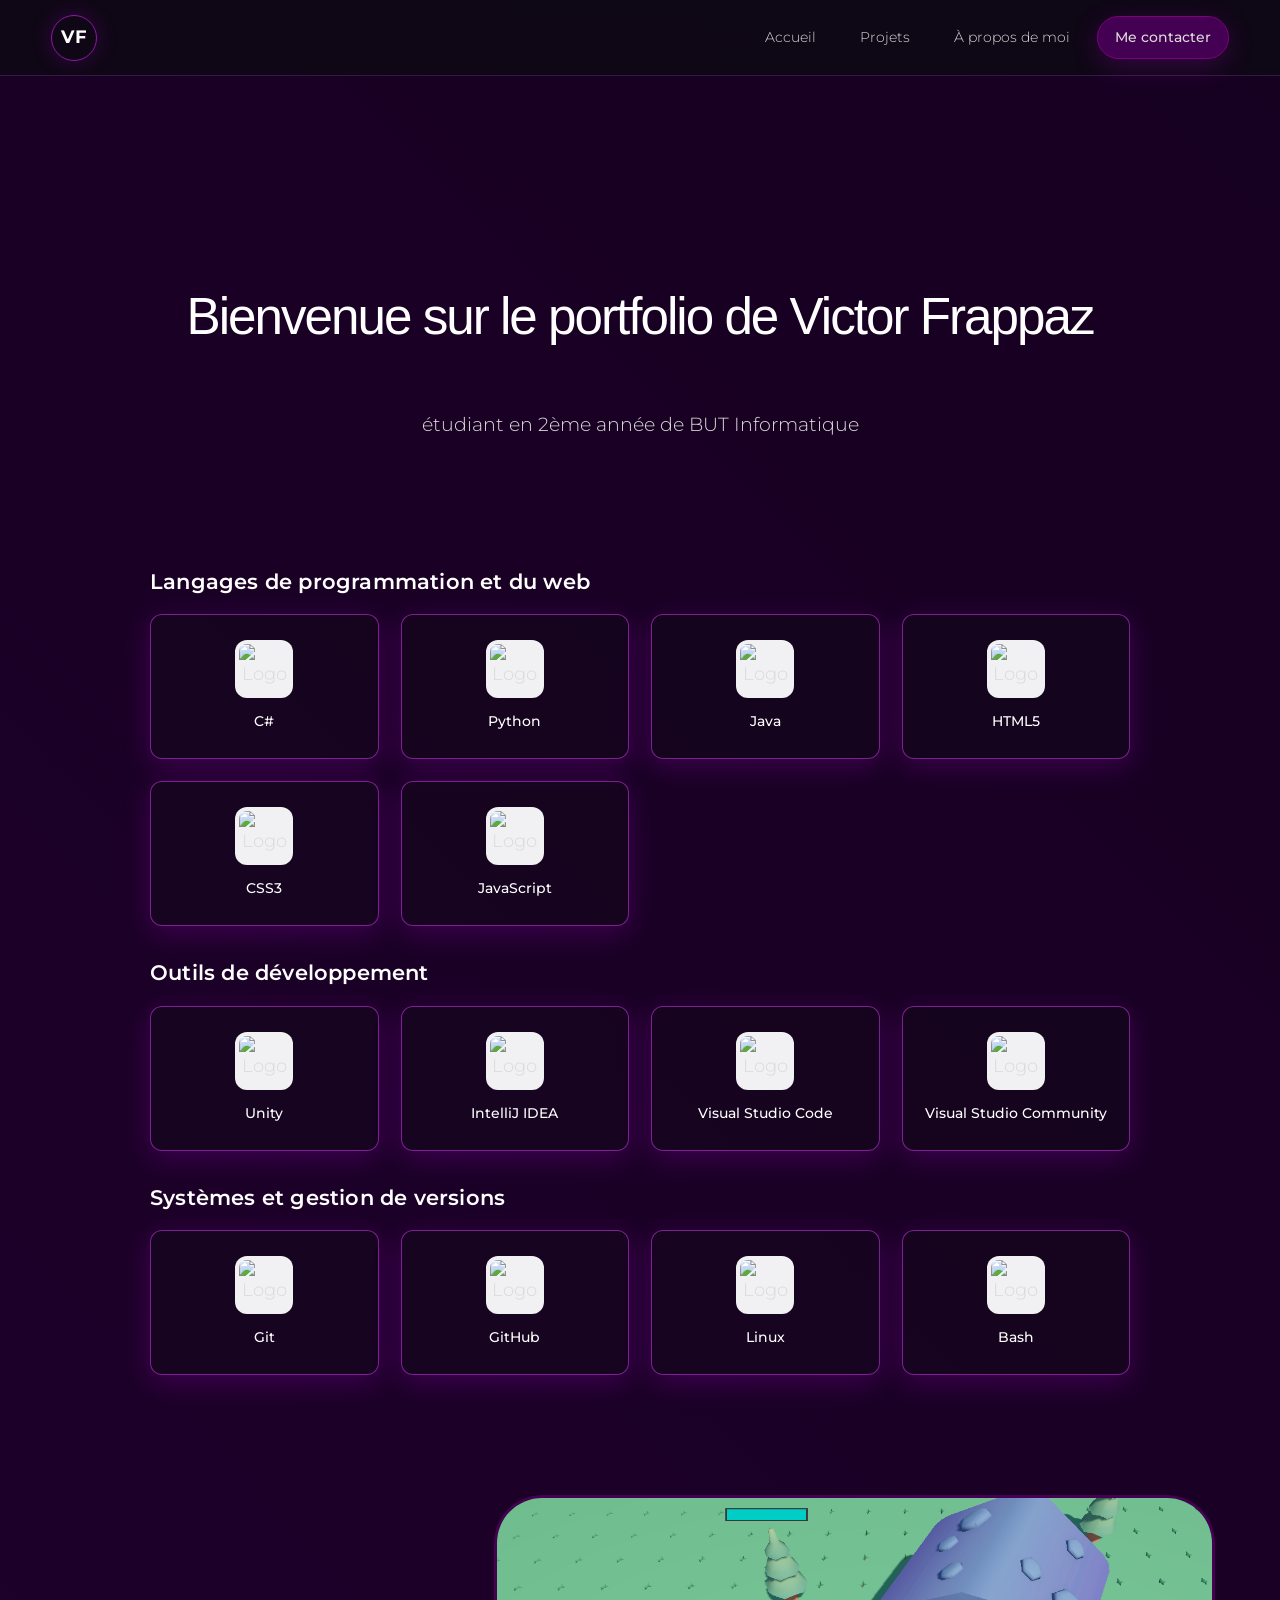
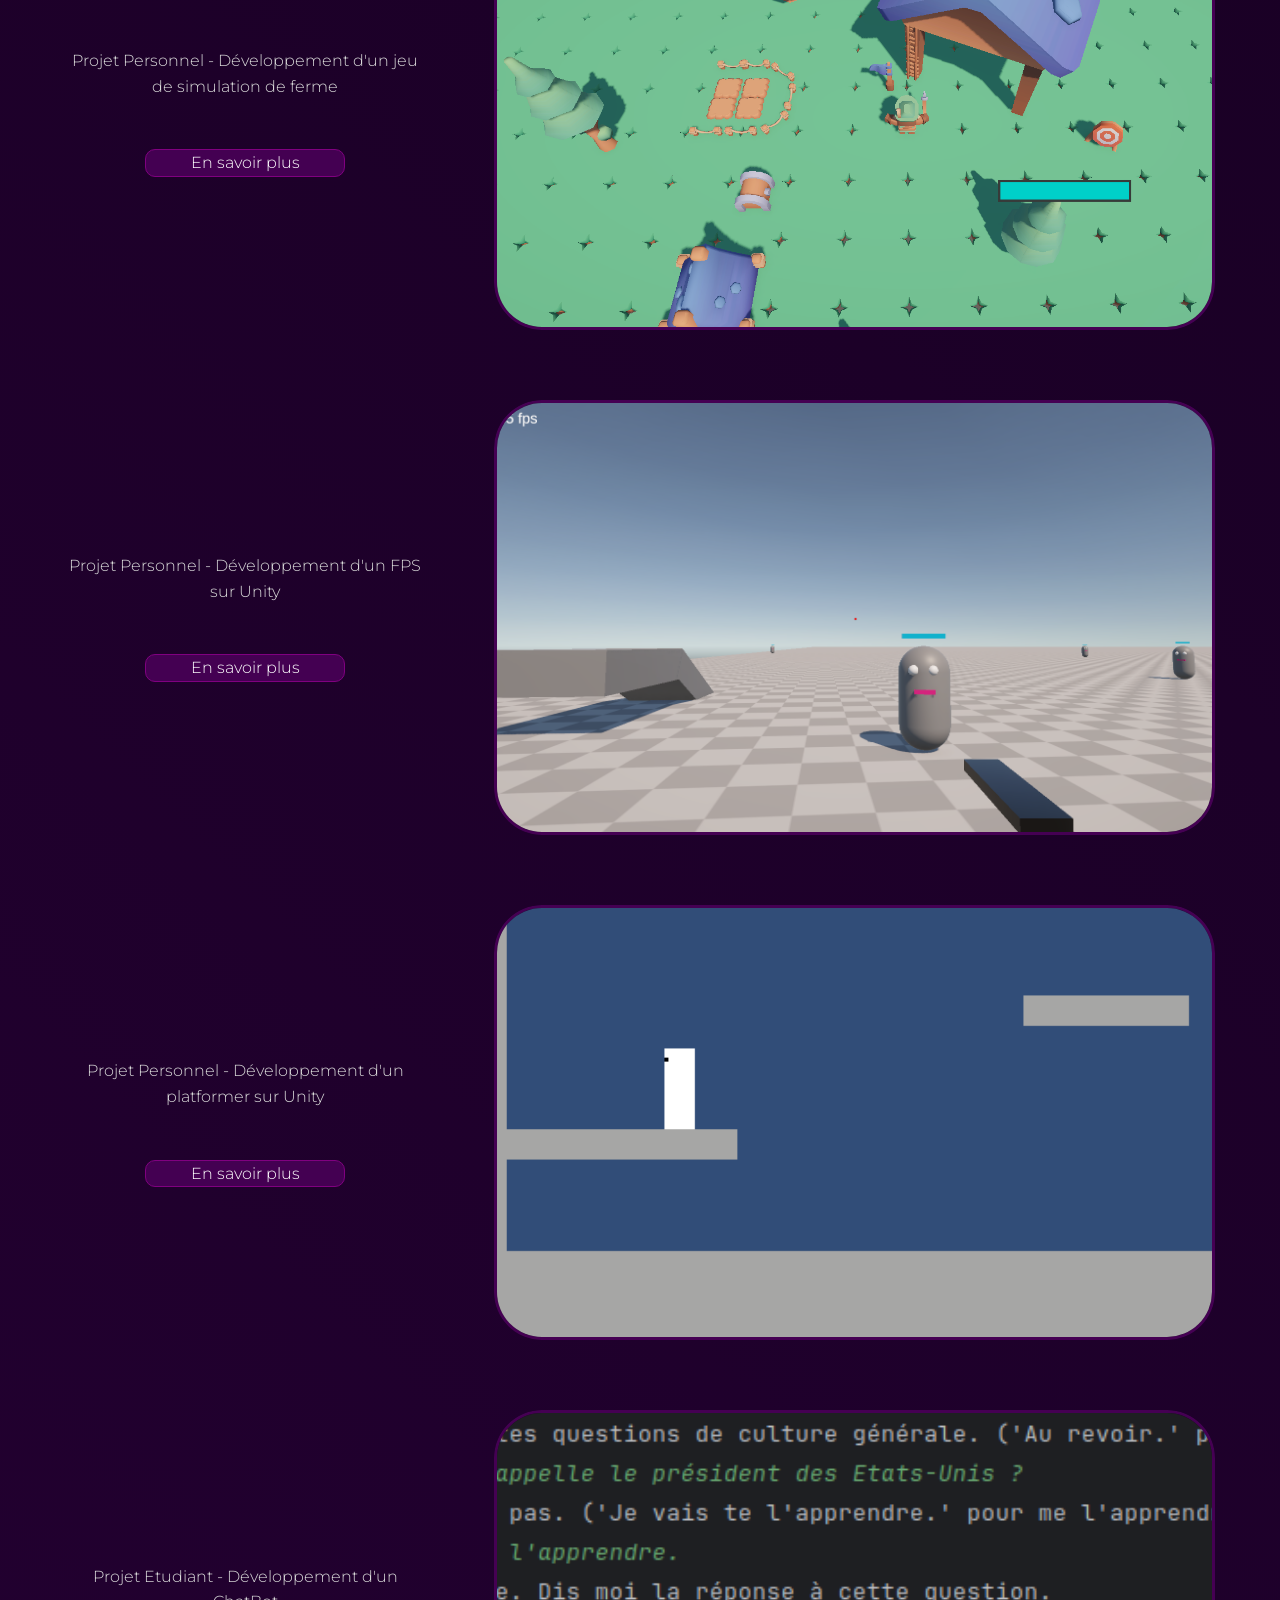
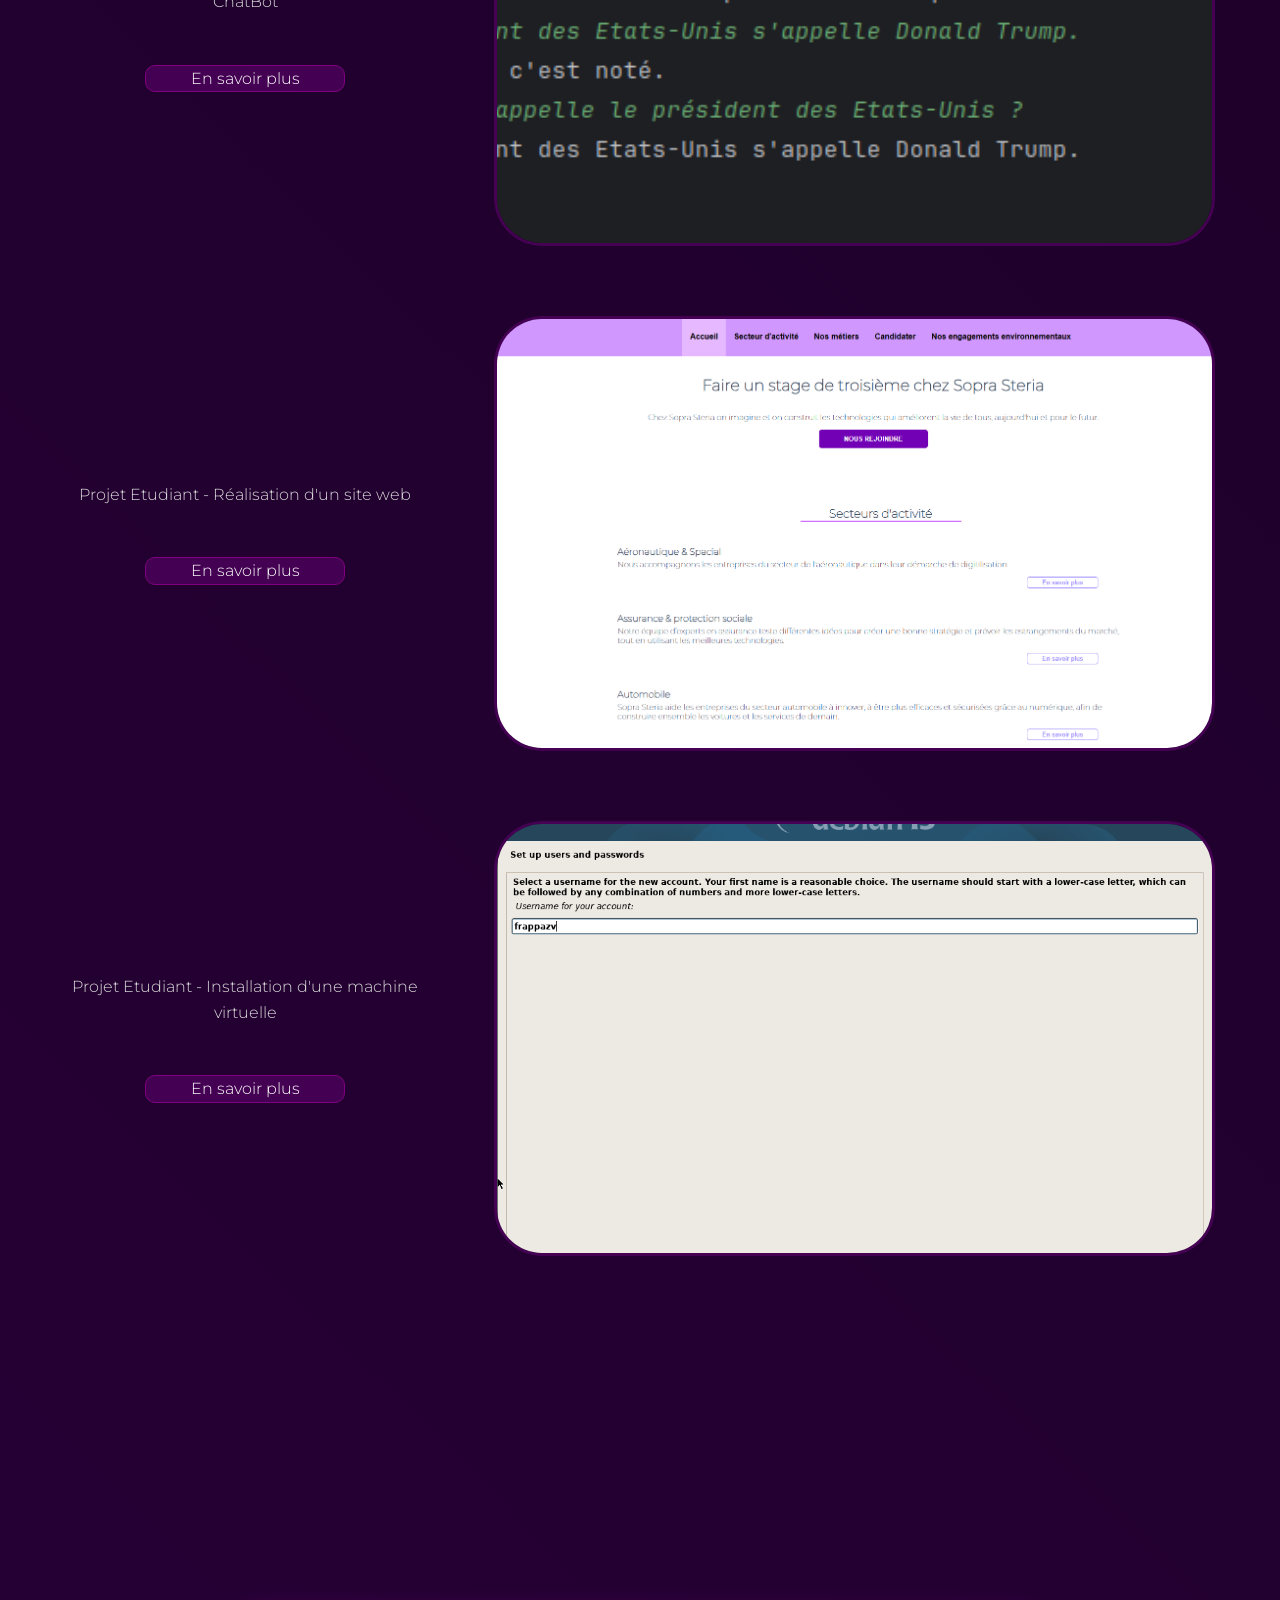
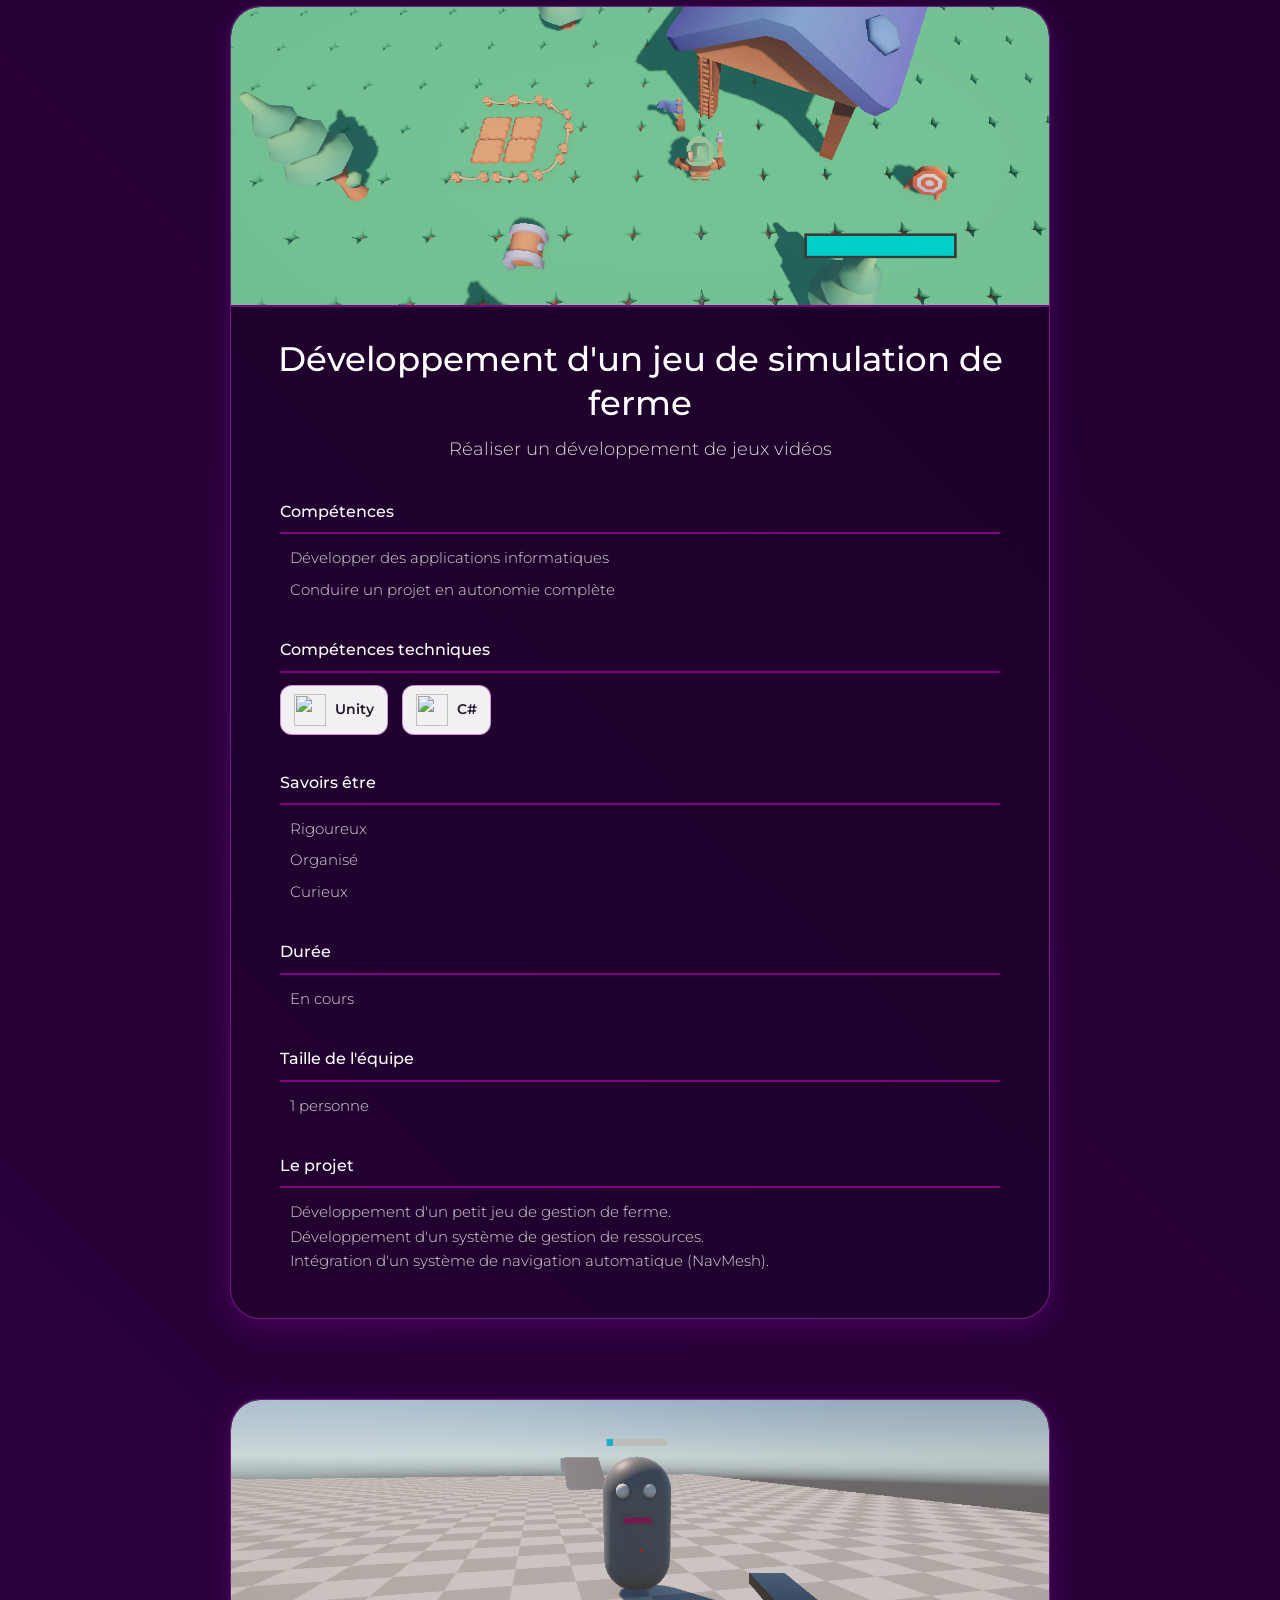
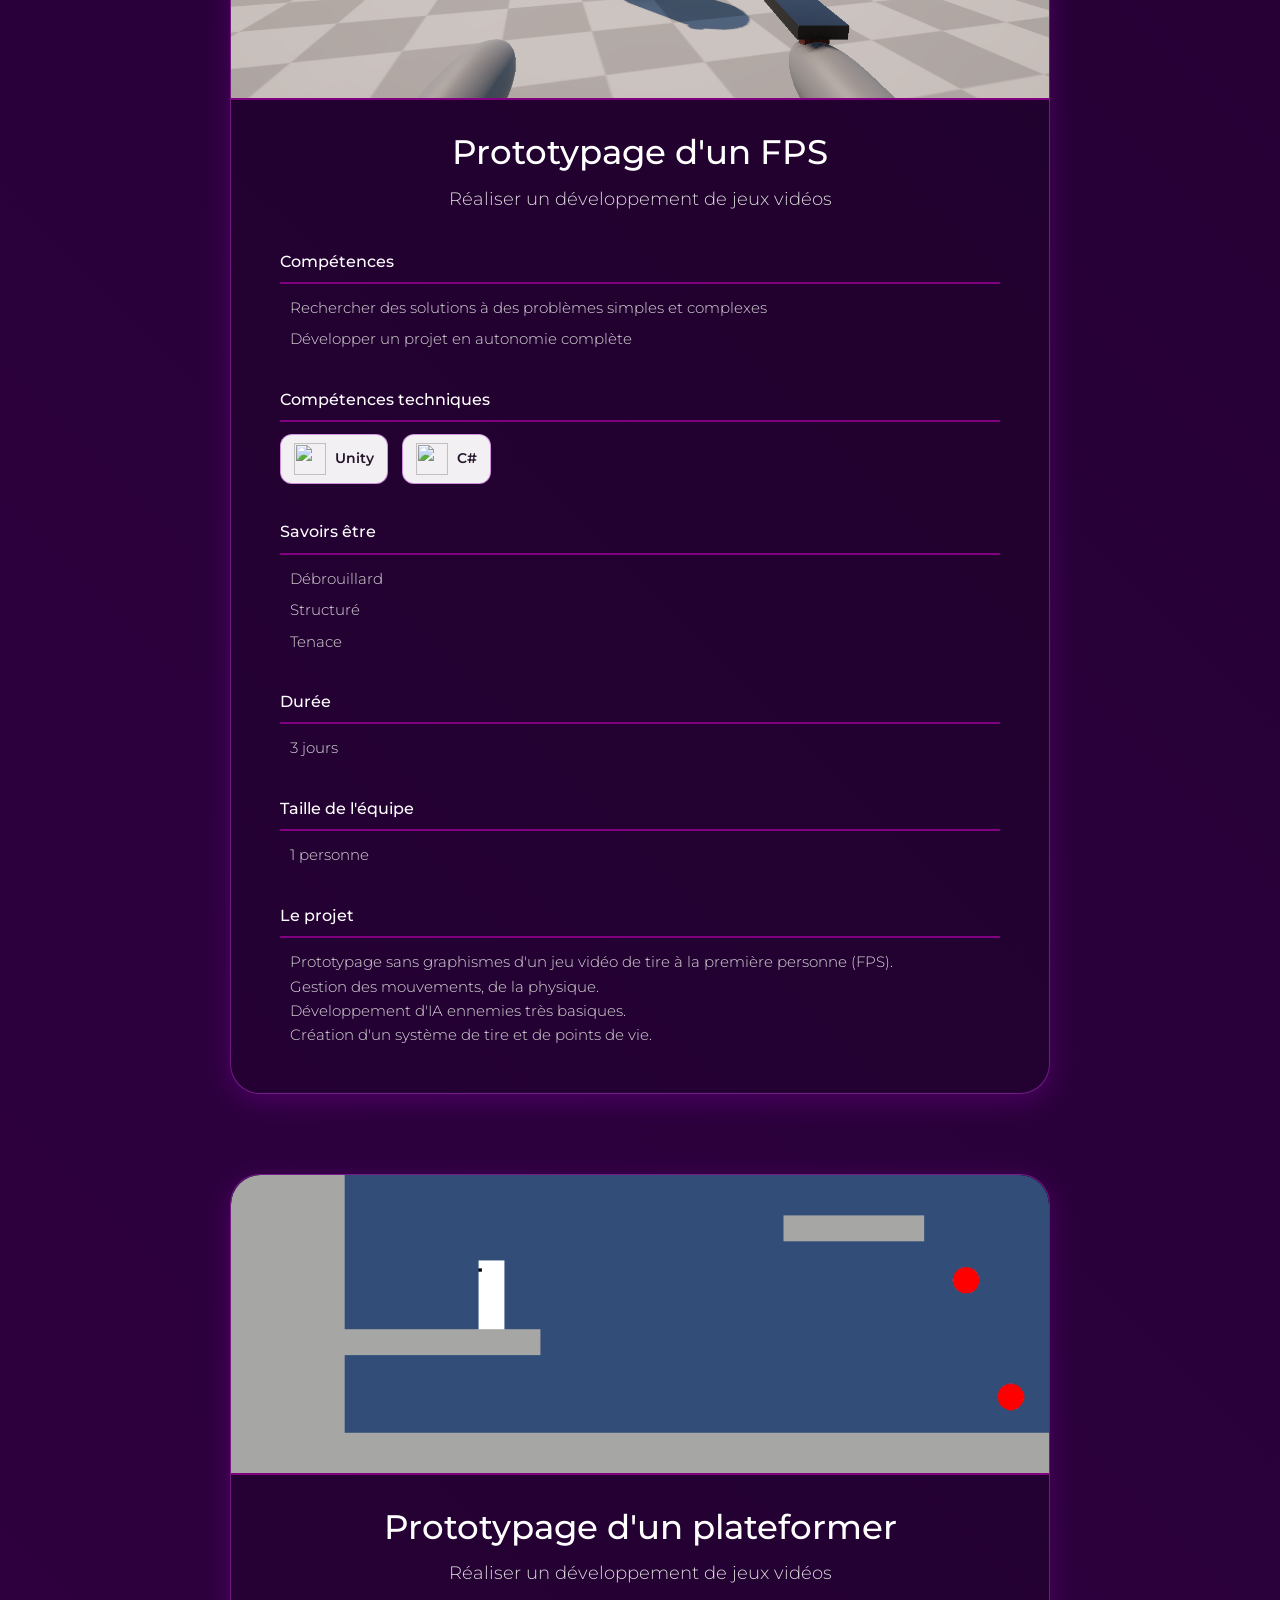
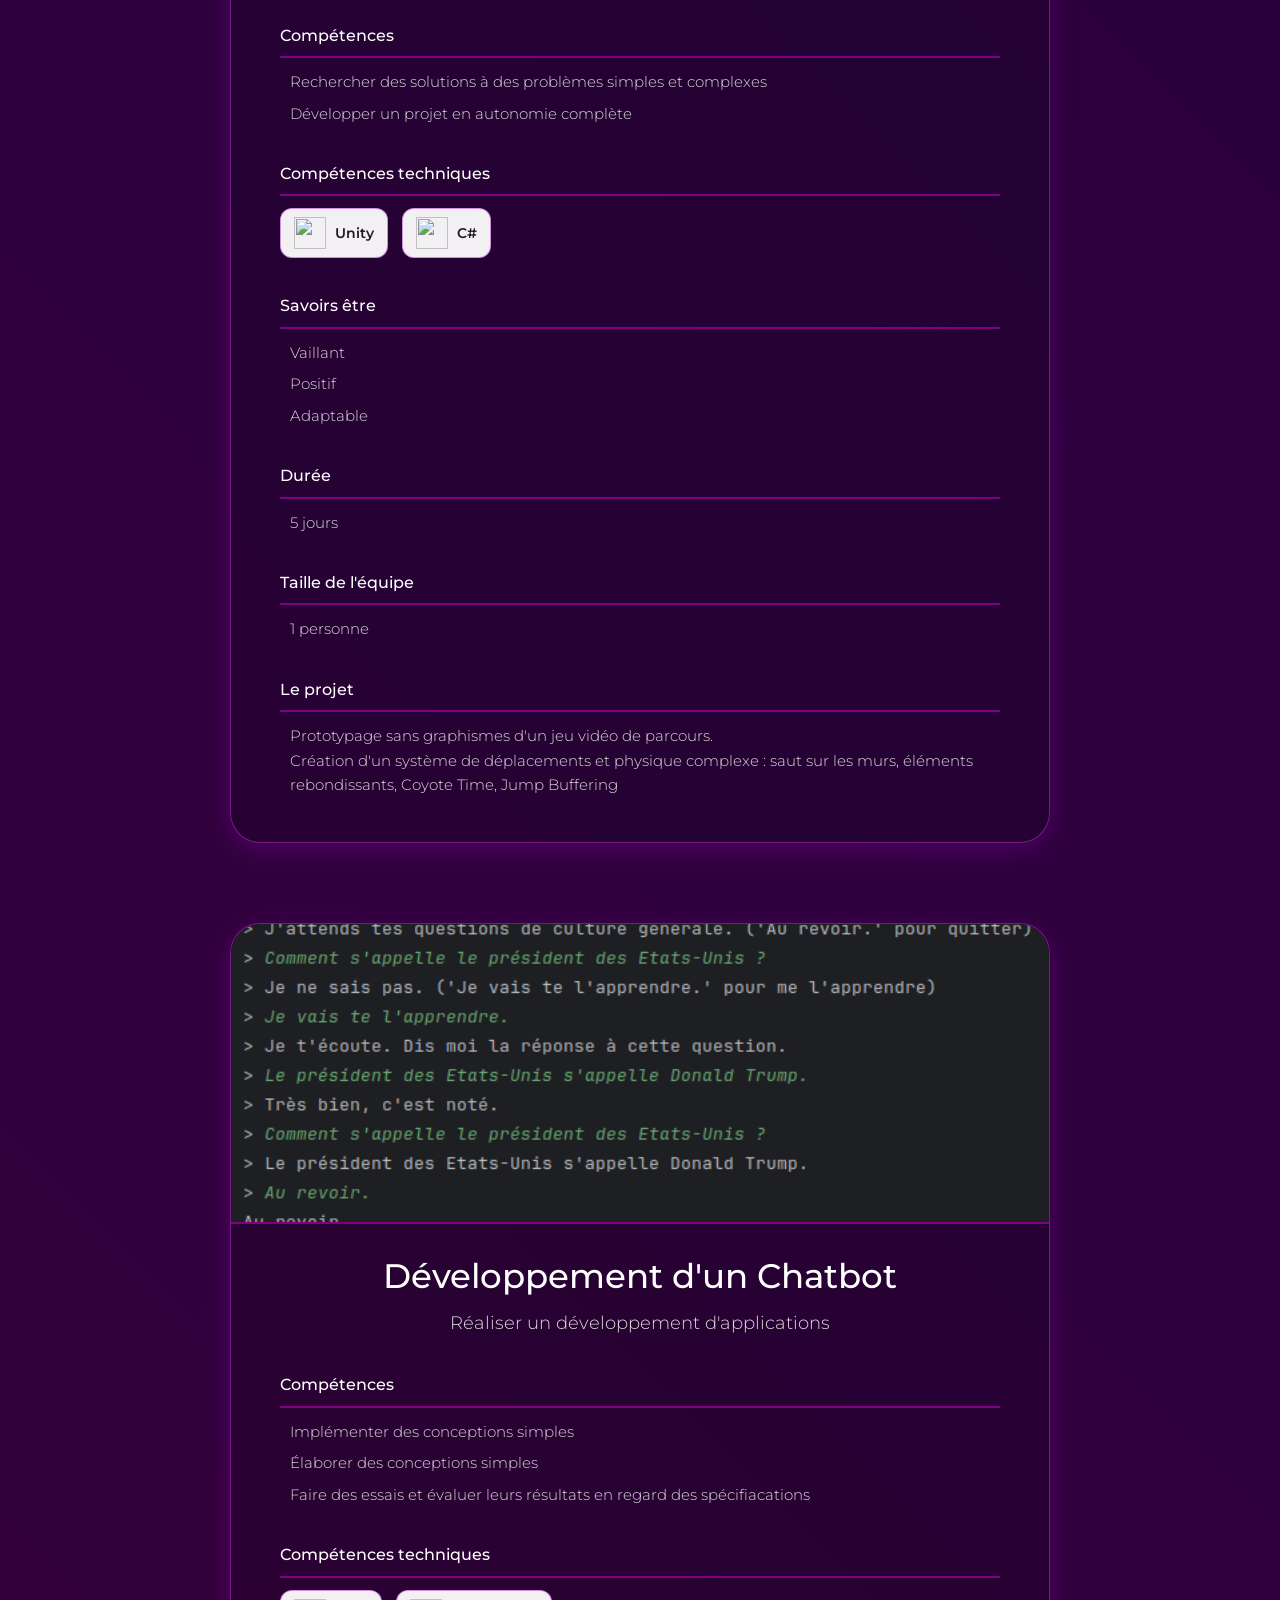
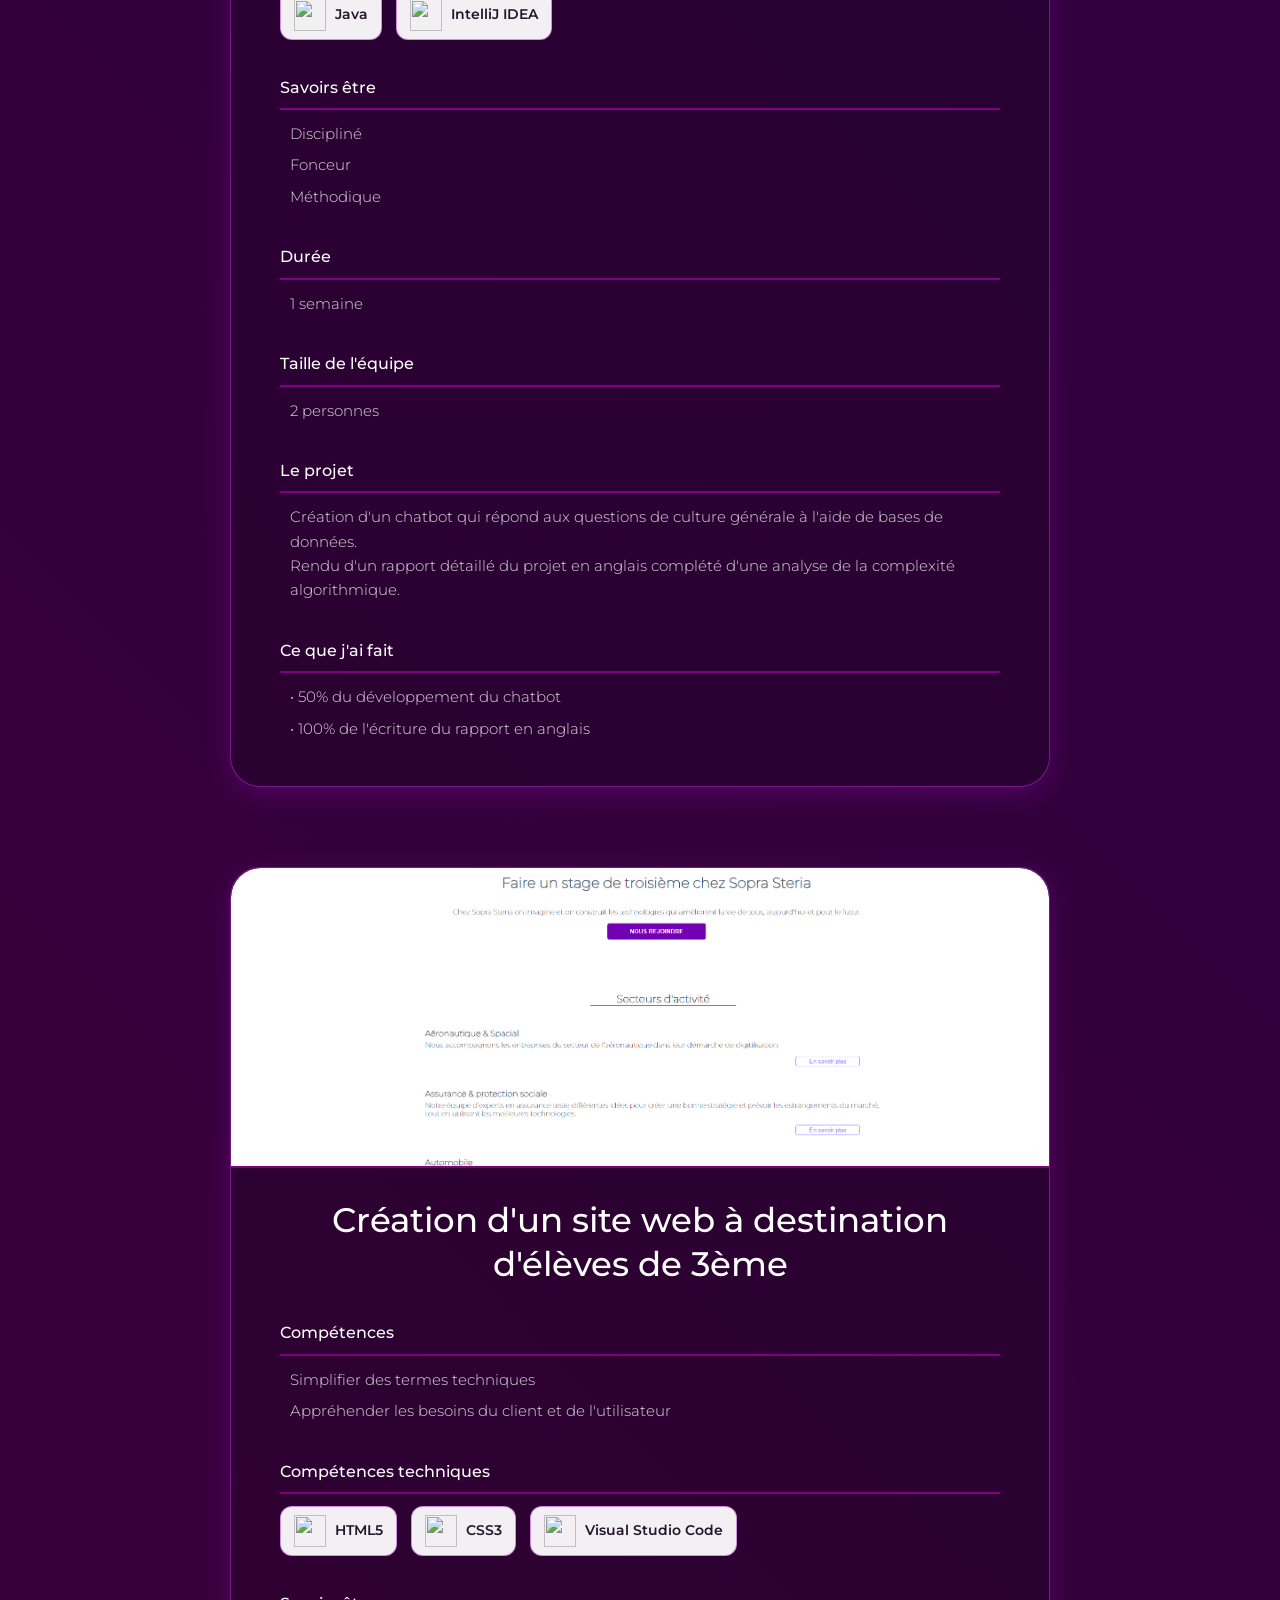
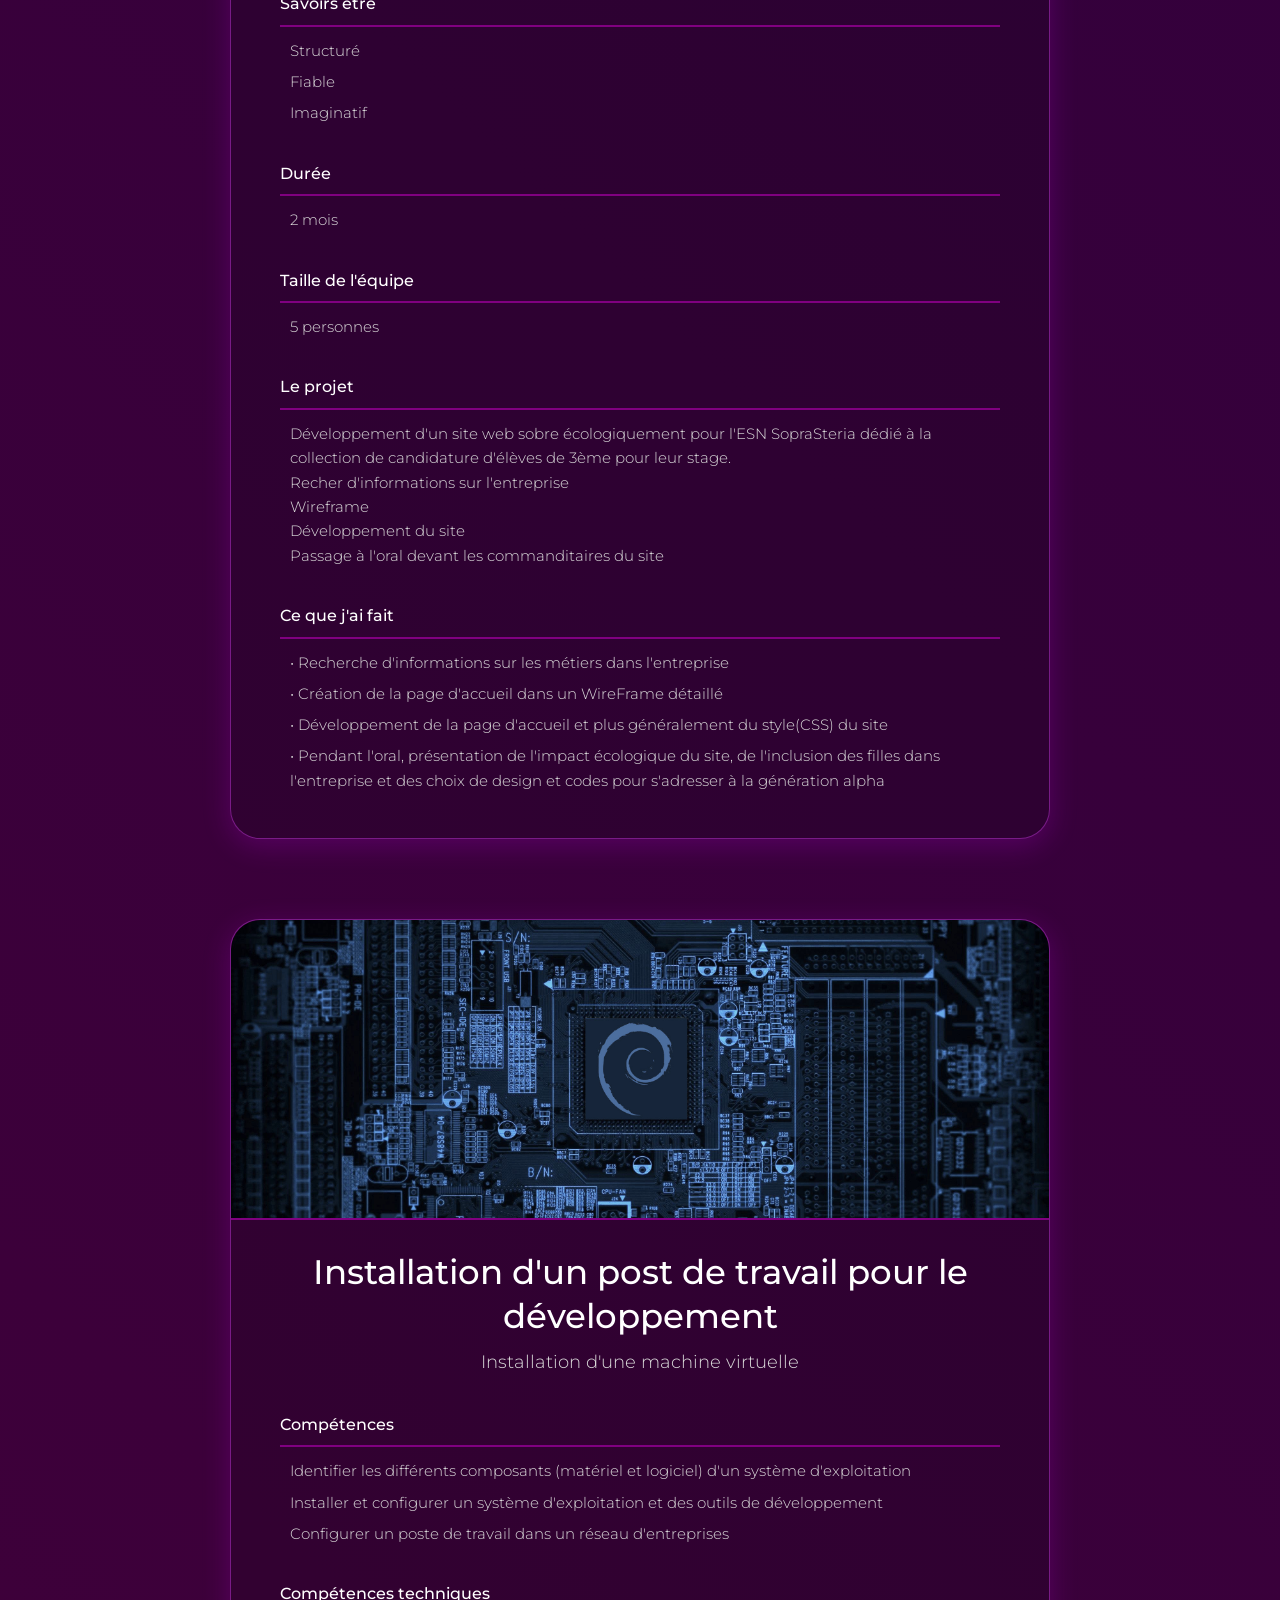
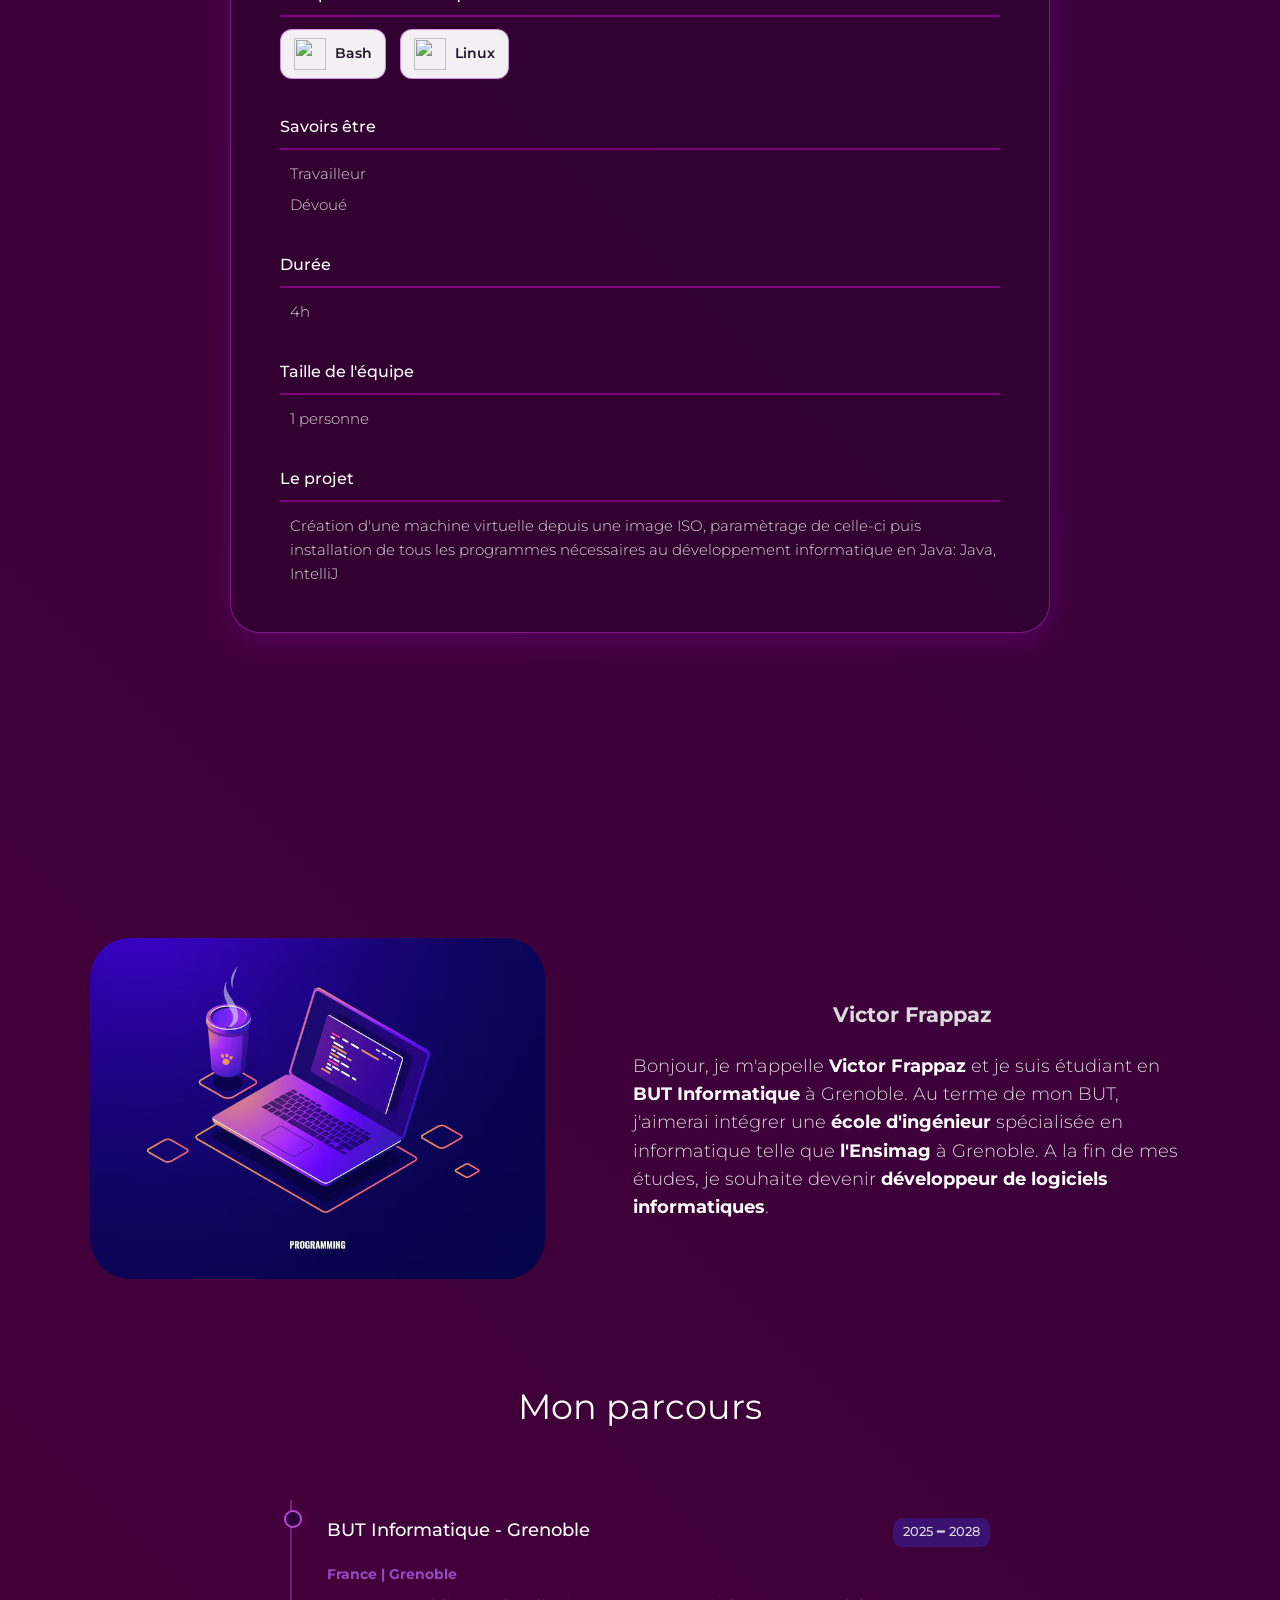
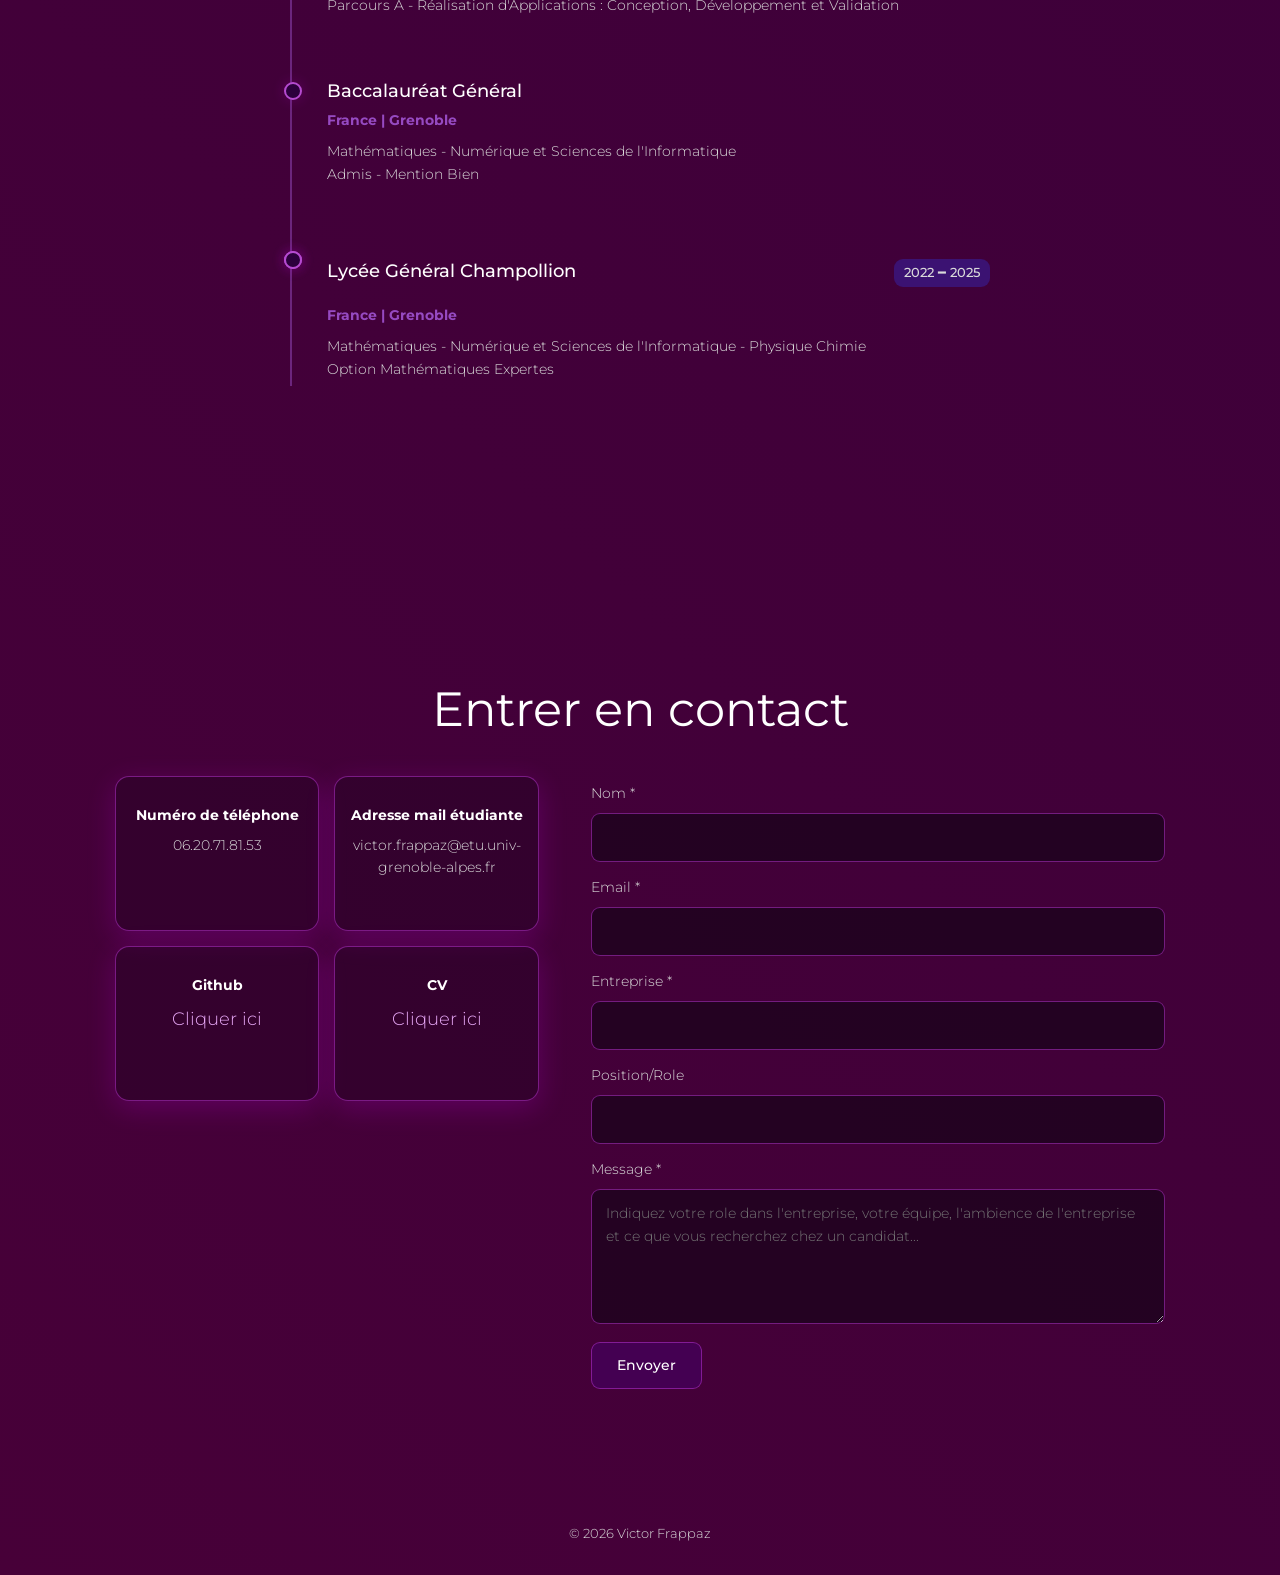
==== index.html @ 60299104 "Add files via upload" ====
<!doctype html>
<html lang="fr">

<head>
    <meta charset="utf-8">
    <meta name="viewport" content="width=device-width, initial-scale=1">
    <meta name="description" content="Portfolio de Victor Frappaz, étudiant en 2ème année de BUT Informatique.">
    <title>Portfolio — Victor Frappaz</title>
    <link rel="preconnect" href="https://fonts.googleapis.com">
    <link rel="preconnect" href="https://fonts.gstatic.com" crossorigin>
    <link href="https://fonts.googleapis.com/css2?family=Montserrat:ital,wght@0,100..900;1,100..900&display=swap"
        rel="stylesheet">
    <link rel="stylesheet"
        href="https://cdnjs.cloudflare.com/ajax/libs/simple-line-icons/2.5.5/css/simple-line-icons.min.css">
    <script src="https://cdn.jsdelivr.net/npm/gsap@3.14.1/dist/gsap.min.js" defer></script>
    <script src="https://cdn.jsdelivr.net/npm/gsap@3.14.1/dist/ScrollTrigger.min.js" defer></script>
    <link rel="stylesheet" href="portfolio.css">
    <script src="portfolio.js" defer></script>
</head>

<body>
    <nav class="site-nav" aria-label="Navigation principale"><a class="nav-brand" href="#accueil"
            aria-label="Retour à l'accueil">VF</a>
        <ul>
            <li><a href="#accueil">Accueil</a></li>
            <li><a href="#projets">Projets</a></li>
            <li><a href="#apropos">À propos de moi</a></li>
            <li><a href="#contact">Me contacter</a></li>
        </ul>
    </nav>
    <main>
        <section class="page-section home-section" id="accueil">
            <section>
                <h1>Bienvenue sur le portfolio de Victor Frappaz</h1>
                <h2></h2>
                <p>étudiant en 2ème année de BUT Informatique</p>
            </section>

            <section aria-label="Compétences techniques" class="skills">
                
                <div class="skill-category">
                    <h3 class="skill-category__title">Langages de programmation et du web</h3>
                    <div class="skill-list">
                        <article class="skill"><img alt="Logo C#" loading="lazy"
                                src="https://cdn.jsdelivr.net/gh/devicons/devicon@latest/icons/csharp/csharp-original.svg" /><span>C#</span>
                        </article>
                        <article class="skill"><img alt="Logo Python" loading="lazy"
                                src="https://cdn.jsdelivr.net/gh/devicons/devicon@latest/icons/python/python-original.svg" /><span>Python</span>
                        </article>
                        <article class="skill"><img alt="Logo Java" loading="lazy"
                                src="https://cdn.jsdelivr.net/gh/devicons/devicon@latest/icons/java/java-original.svg" /><span>Java</span>
                        </article>
                        <article class="skill"><img alt="Logo HTML5" loading="lazy"
                                src="https://cdn.jsdelivr.net/gh/devicons/devicon@latest/icons/html5/html5-original.svg" /><span>HTML5</span>
                        </article>
                        <article class="skill"><img alt="Logo CSS3" loading="lazy"
                                src="https://cdn.jsdelivr.net/gh/devicons/devicon@latest/icons/css3/css3-original.svg" /><span>CSS3</span>
                        </article>
                        <article class="skill"><img alt="Logo JS" loading="lazy"
                                src="https://cdn.jsdelivr.net/gh/devicons/devicon@latest/icons/javascript/javascript-original.svg" /><span>JavaScript</span>
                        </article>
                    </div>
                </div>
                <div class="skill-category">
                    <h3 class="skill-category__title">Outils de développement</h3>
                    <div class="skill-list">
                        <article class="skill"><img alt="Logo Unity" loading="lazy"
                                src="https://cdn.jsdelivr.net/gh/devicons/devicon@latest/icons/unity/unity-original.svg" /><span>Unity</span>
                        </article>
                        <article class="skill"><img alt="Logo IntelliJ IDEA" loading="lazy"
                                src="https://cdn.jsdelivr.net/gh/devicons/devicon@latest/icons/intellij/intellij-original.svg" /><span>IntelliJ
                                IDEA</span></article>
                        <article class="skill"><img alt="Logo Visual Studio Code" loading="lazy"
                                src="https://cdn.jsdelivr.net/gh/devicons/devicon@latest/icons/vscode/vscode-original.svg" /><span>Visual
                                Studio Code</span></article>
                        <article class="skill"><img alt="Logo Visual Studio Code" loading="lazy"
                                src="https://cdn.jsdelivr.net/gh/devicons/devicon@latest/icons/visualstudio/visualstudio-original.svg" /><span>Visual
                                Studio Community</span></article>
                    </div>
                </div>
                <div class="skill-category">
                    <h3 class="skill-category__title">Systèmes et gestion de versions</h3>
                    <div class="skill-list">
                        <article class="skill"><img alt="Logo Git" loading="lazy"
                                src="https://cdn.jsdelivr.net/gh/devicons/devicon@latest/icons/git/git-original.svg" /><span>Git</span>
                        </article>
                        <article class="skill"><img alt="Logo GitHub" loading="lazy"
                                src="https://cdn.jsdelivr.net/gh/devicons/devicon@latest/icons/github/github-original.svg" /><span>GitHub</span>
                        </article>
                        <article class="skill"><img alt="Logo Linux" loading="lazy"
                                src="https://cdn.jsdelivr.net/gh/devicons/devicon@latest/icons/linux/linux-original.svg" /><span>Linux</span>
                        </article>
                        <article class="skill"><img alt="Logo Bash" loading="lazy"
                                src="https://cdn.jsdelivr.net/gh/devicons/devicon@latest/icons/bash/bash-original.svg" /><span>Bash</span>
                        </article>
                    </div>
                </div>
            </section>
            <section class="projects">
                <article class="entry">
                    <p class="entry__meta">
                        Projet Personnel - Développement d'un jeu de simulation de ferme
                        <a href="portfolio.html#farmGame">En savoir plus</a>
                    </p>

                    <a href="portfolio.html#farmGame">
                        <div class="entry__media">
                            <img alt="" src="img/Farm-Game.png" />
                        </div>
                    </a>
                </article>
                <article class="entry">
                    <p class="entry__meta">
                        Projet Personnel - Développement d'un FPS sur Unity
                        <a href="portfolio.html#FPS">En savoir plus</a>
                    </p>

                    <a href="portfolio.html#FPS">
                        <div class="entry__media">
                            <img alt="" src="img/FPS.png" />
                        </div>
                    </a>
                </article>
                <article class="entry">
                    <p class="entry__meta">Projet Personnel - Développement d'un platformer sur Unity
                        <a href="portfolio.html#platformer">En savoir plus</a>
                    </p>
                    <a href="portfolio.html#platformer">
                        <div class="entry__media">
                            <img alt="" src="img/platformer.png" />
                        </div>
                    </a>
                </article>
                <article class="entry">
                    <p class="entry__meta">Projet Etudiant - Développement d'un ChatBot
                        <a href="portfolio.html#chatbot">En savoir plus</a>
                    </p>
                    <a href="portfolio.html#chatbot">
                        <div class="entry__media">
                            <img alt="" src="img/ChatBot.png" />
                        </div>
                    </a>
                </article>
                <article class="entry">
                    <p class="entry__meta">Projet Etudiant - Réalisation d'un site web
                        <a href="portfolio.html#soprasteria">En savoir plus</a>
                    </p>
                    <a href="portfolio.html#soprasteria">
                        <div class="entry__media">
                            <img alt="" src="img/soprasteria.png" />
                        </div>
                    </a>
                </article>
                <article class="entry">
                    <p class="entry__meta">Projet Etudiant - Installation d'une machine virtuelle
                        <a href="portfolio.html#mv">En savoir plus</a>
                    </p>
                    <a href="portfolio.html#mv">
                        <div class="entry__media">
                            <img alt="" src="img/MV.png" />
                        </div>
                    </a>
                </article>
            </section>
            <section>
            </section>
        </section>
        <section class="page-section projects-section" id="projets">
            <article id="farmGame">
                <div class="ImageBox">
                    <img alt="" src="img/Farm-Game.png" />
                </div>
                <h1>Développement d'un jeu de simulation de ferme</h1>
                <h2>Réaliser un développement de jeux vidéos</h2>
                <div class="competences">
                    <h3>Compétences</h3>
                    <span>Développer des applications informatiques</span>
                    <span>Conduire un projet en autonomie complète</span>
                    <h3>Compétences techniques</h3>
                    <div aria-label="Technologies utilisées" class="tech-logos"><span class="tech-logo"><img alt=""
                                loading="lazy"
                                src="https://cdn.jsdelivr.net/gh/devicons/devicon@latest/icons/unity/unity-original.svg" /><span>Unity</span></span><span
                            class="tech-logo"><img alt="" loading="lazy"
                                src="https://cdn.jsdelivr.net/gh/devicons/devicon@latest/icons/csharp/csharp-original.svg" /><span>C#</span></span>
                    </div>


                    <h3>Savoirs être</h3>
                    <span>Rigoureux</span>
                    <span>Organisé</span>
                    <span>Curieux</span>
                    <h3>Durée</h3>
                    <span>En cours</span>
                    <h3>Taille de l'équipe</h3>
                    <span>1 personne</span>
                    <h3>Le projet</h3>
                    <span>
                        <p>Développement d'un petit jeu de gestion de ferme. 
                            <br> Développement d'un système de gestion de ressources. 
                            <br> Intégration d'un système de navigation automatique (NavMesh).
                            <br> 
                        </p>
                    </span>
                </div>
            </article>
            <article id="FPS">
                <div class="ImageBox">
                    <img alt="" src="img/FPS2.png" />
                </div>
                <h1>Prototypage d'un FPS</h1>
                <h2>Réaliser un développement de jeux vidéos</h2>
                <div class="competences">
                    <h3>Compétences</h3>
                    <span>Rechercher des solutions à des problèmes simples et complexes</span>
                    <span>Développer un projet en autonomie complète</span>
                    <h3>Compétences techniques</h3>
                    <div aria-label="Technologies utilisées" class="tech-logos"><span class="tech-logo"><img alt=""
                                loading="lazy"
                                src="https://cdn.jsdelivr.net/gh/devicons/devicon@latest/icons/unity/unity-original.svg" /><span>Unity</span></span><span
                            class="tech-logo"><img alt="" loading="lazy"
                                src="https://cdn.jsdelivr.net/gh/devicons/devicon@latest/icons/csharp/csharp-original.svg" /><span>C#</span></span>
                    </div>


                    <h3>Savoirs être</h3>
                    <span>Débrouillard</span>
                    <span>Structuré</span>
                    <span>Tenace</span>
                    <h3>Durée</h3>
                    <span>3 jours</span>
                    <h3>Taille de l'équipe</h3>
                    <span>1 personne</span>
                    <h3>Le projet</h3>
                    <span>
                        <p>Prototypage sans graphismes d'un jeu vidéo de tire à la première personne (FPS).
                            <br /> Gestion des mouvements, de la physique. <br /> Développement d'IA ennemies très
                            basiques.
                            <br /> Création d'un système de tire et de points de vie.
                        </p>
                    </span>
                </div>
            </article>
            <article id="platformer">
                <div class="ImageBox">
                    <img alt="" src="img/platformer.png" />
                </div>
                <h1>Prototypage d'un plateformer</h1>
                <h2>Réaliser un développement de jeux vidéos</h2>
                <div class="competences">
                    <h3>Compétences</h3>
                    <span>Rechercher des solutions à des problèmes simples et complexes</span>
                    <span>Développer un projet en autonomie complète</span>
                    <h3>Compétences techniques</h3>
                    <div aria-label="Technologies utilisées" class="tech-logos"><span class="tech-logo"><img alt=""
                                loading="lazy"
                                src="https://cdn.jsdelivr.net/gh/devicons/devicon@latest/icons/unity/unity-original.svg" /><span>Unity</span></span><span
                            class="tech-logo"><img alt="" loading="lazy"
                                src="https://cdn.jsdelivr.net/gh/devicons/devicon@latest/icons/csharp/csharp-original.svg" /><span>C#</span></span>
                    </div>


                    <h3>Savoirs être</h3>
                    <span>Vaillant</span>
                    <span>Positif</span>
                    <span>Adaptable</span>
                    <h3>Durée</h3>
                    <span>5 jours</span>
                    <h3>Taille de l'équipe</h3>
                    <span>1 personne</span>
                    <h3>Le projet</h3>
                    <span>
                        <p>Prototypage sans graphismes d'un jeu vidéo de parcours.
                            <br /> Création d'un système de déplacements et physique complexe : saut sur les murs,
                            éléments rebondissants, Coyote Time, Jump Buffering
                        </p>
                    </span>
                </div>
            </article>
            <article id="chatbot">
                <div class="ImageBox">
                    <img alt="" src="img/ChatBot.png" />
                </div>
                <h1>Développement d'un Chatbot</h1>
                <h2>Réaliser un développement d'applications</h2>
                <div class="competences">
                    <h3>Compétences</h3>
                    <span>Implémenter des conceptions simples</span>
                    <span>Élaborer des conceptions simples</span>
                    <span>Faire des essais et évaluer leurs résultats en regard des spécifiacations</span>
                    <h3>Compétences techniques</h3>
                    <div aria-label="Technologies utilisées" class="tech-logos"><span class="tech-logo"><img alt=""
                                loading="lazy"
                                src="https://cdn.jsdelivr.net/gh/devicons/devicon@latest/icons/java/java-original.svg" /><span>Java</span></span><span
                            class="tech-logo"><img alt="" loading="lazy"
                                src="https://cdn.jsdelivr.net/gh/devicons/devicon@latest/icons/intellij/intellij-original.svg" /><span>IntelliJ
                                IDEA</span></span></div>


                    <h3>Savoirs être</h3>
                    <span>Discipliné</span>
                    <span>Fonceur</span>
                    <span>Méthodique</span>
                    <h3>Durée</h3>
                    <span>1 semaine</span>
                    <h3>Taille de l'équipe</h3>
                    <span>2 personnes</span>
                    <h3>Le projet</h3>
                    <span>
                        <p>Création d'un chatbot qui répond aux questions de culture générale à l'aide de bases de
                            données.
                            <br />Rendu d'un rapport détaillé du projet en anglais complété d'une analyse de la
                            complexité algorithmique.
                        </p>
                    </span>
                    <h3>Ce que j'ai fait</h3>
                    <span>
                        • 50% du développement du chatbot
                    </span>
                    <span>
                        • 100% de l'écriture du rapport en anglais
                    </span>
                </div>
            </article>
            <article id="soprasteria">
                <div class="ImageBox">
                    <img alt="" src="img/soprasteria.png" />
                </div>
                <h1>Création d'un site web à destination d'élèves de 3ème</h1>
                <h2></h2>
                <div class="competences">
                    <h3>Compétences</h3>
                    <span>Simplifier des termes techniques</span>
                    <span>Appréhender les besoins du client et de l'utilisateur</span>
                    <h3>Compétences techniques</h3>
                    <div aria-label="Technologies utilisées" class="tech-logos"><span class="tech-logo"><img alt=""
                                loading="lazy"
                                src="https://cdn.jsdelivr.net/gh/devicons/devicon@latest/icons/html5/html5-original.svg" /><span>HTML5</span></span><span
                            class="tech-logo"><img alt="" loading="lazy"
                                src="https://cdn.jsdelivr.net/gh/devicons/devicon@latest/icons/css3/css3-original.svg" /><span>CSS3</span></span><span
                            class="tech-logo"><img alt="" loading="lazy"
                                src="https://cdn.jsdelivr.net/gh/devicons/devicon@latest/icons/vscode/vscode-original.svg" /><span>Visual
                                Studio Code</span></span></div>



                    <h3>Savoirs être</h3>
                    <span>Structuré</span>
                    <span>Fiable</span>
                    <span>Imaginatif</span>
                    <h3>Durée</h3>
                    <span>2 mois</span>
                    <h3>Taille de l'équipe</h3>
                    <span>5 personnes</span>
                    <h3>Le projet</h3>
                    <span>
                        <p>Développement d'un site web sobre écologiquement pour l'ESN SopraSteria
                            dédié à la collection de candidature d'élèves de 3ème pour leur stage.
                            <br /> Recher d'informations sur l'entreprise <br /> Wireframe <br />Développement du site
                            <br /> Passage à l'oral devant les commanditaires du site
                        </p>
                    </span>
                    <h3>Ce que j'ai fait</h3>
                    <span>
                        • Recherche d'informations sur les métiers dans l'entreprise
                    </span>
                    <span>
                        • Création de la page d'accueil dans un WireFrame détaillé
                    </span>
                    <span>
                        • Développement de la page d'accueil et plus généralement du style(CSS) du site
                    </span>
                    <span>
                        • Pendant l'oral, présentation de l'impact écologique du site, de l'inclusion
                        des filles dans l'entreprise et des choix de design et codes pour s'adresser à la génération
                        alpha
                    </span>
                </div>
            </article>
            <article id="mv">
                <div class="ImageBox">
                    <img alt="" src="img/VM2.jpg" />
                </div>
                <h1>Installation d'un post de travail pour le développement</h1>
                <h2>Installation d'une machine virtuelle</h2>
                <div class="competences">
                    <h3>Compétences</h3>
                    <span>Identifier les différents composants (matériel et logiciel) d'un système d'exploitation</span>
                    <span>Installer et configurer un système d'exploitation et des outils de développement</span>
                    <span>Configurer un poste de travail dans un réseau d'entreprises</span>
                    <h3>Compétences techniques</h3>
                    <div aria-label="Technologies utilisées" class="tech-logos"><span class="tech-logo"><img alt=""
                                loading="lazy"
                                src="https://cdn.jsdelivr.net/gh/devicons/devicon@latest/icons/bash/bash-original.svg" /><span>Bash</span></span><span
                            class="tech-logo"><img alt="" loading="lazy"
                                src="https://cdn.jsdelivr.net/gh/devicons/devicon@latest/icons/linux/linux-original.svg" /><span>Linux</span></span>
                    </div>


                    <h3>Savoirs être</h3>
                    <span>Travailleur</span>
                    <span>Dévoué</span>
                    <h3>Durée</h3>
                    <span>4h</span>
                    <h3>Taille de l'équipe</h3>
                    <span>1 personne</span>
                    <h3>Le projet</h3>
                    <span>
                        <p>Création d'une machine virtuelle depuis une image ISO, paramètrage de celle-ci puis
                            installation de tous les programmes nécessaires au développement informatique en Java: Java,
                            IntelliJ</p>
                    </span>
                </div>
            </article>
        </section>
        <section class="page-section about-section" id="apropos">
            <section>
                <div>
                    <img alt=""
                        src="img/ordinateur-portable-icone-isometrique-code-programme-developpement-logiciels-applications-programmation-neon-sombre_39422-971.avif" />
                    <div>
                        <h3><strong>Victor Frappaz</strong></h3>
                        <p>
                            Bonjour, je m'appelle <strong>Victor Frappaz</strong> et je suis étudiant
                            en <strong> BUT Informatique</strong> à Grenoble. Au terme de mon BUT, j'aimerai intégrer
                            une
                            <strong>école d'ingénieur</strong>
                            spécialisée en informatique telle que <strong>l'Ensimag</strong> à Grenoble. A la fin de mes
                            études, je souhaite devenir
                            <strong>développeur de logiciels informatiques</strong>.

                        </p>
                    </div>
                </div>
            </section>
            <section>
                <h1>Mon parcours</h1>
                <section>
                    <!--
                <div class="future">
                    <div class="entry">
                        <article class="classes entry__meta">
                            <div>
                                <h2>
                                    École d'ingénieur
                                </h2>
                                <p>2028 ━ 2031</p>
                            </div>
                            
                            <h3>
                                France
                            </h3>
                            <h4>
                                Spécialisation en informatique et développement d'applications complexes
                            </h4>
                        </article>
                    </div>
                    <div class="entry">
                        <article class="degree entry__meta">
                            <h2>
                                Diplôme BUT
                            </h2>
                            <h3>
                                France | Grenoble
                            </h3>
                            <h4>
                                Admission à déterminer
                            </h4>
                        </article>
                    </div>
                </div>
                -->
                    <div class="present">
                        <div class="entry">
                            <article class="classes entry__meta">
                                <div>
                                    <h2>
                                        BUT Informatique - Grenoble
                                    </h2>
                                    <p>2025 ━ 2028
                                    </p>
                                </div>
                                <h3>
                                    France | Grenoble
                                </h3>
                                <h4>
                                    Parcours A - Réalisation d'Applications : Conception, Développement et Validation
                                </h4>
                            </article>
                        </div>
                        <div class="entry">
                            <article class="degree entry__meta">
                                <h2>
                                    Baccalauréat Général
                                </h2>
                                <h3>
                                    France | Grenoble
                                </h3>
                                <h4>
                                    Mathématiques - Numérique et Sciences de l'Informatique
                                    <br />Admis - Mention Bien
                                </h4>
                            </article>
                        </div>
                        <div class="entry">
                            <article class="classes entry__meta entry">
                                <div>
                                    <h2>
                                        Lycée Général Champollion
                                    </h2>
                                    <p>2022 ━ 2025</p>
                                </div>
                                <h3>
                                    France | Grenoble
                                </h3>
                                <h4>
                                    Mathématiques - Numérique et Sciences de l'Informatique - Physique Chimie
                                    <br />Option Mathématiques Expertes
                                </h4>
                            </article>
                        </div>
                    </div>
                </section>
            </section>
        </section>
        <section class="page-section contact-section" id="contact">
            <h1>
                Entrer en contact
            </h1>
            <br>
            <div class="contacter">
                <div class="grille">
                    <div class="moyenContact">
                        <span class="icon-phone"></span>
                        <p><strong>Numéro de téléphone </strong></p>
                        <p>06.20.71.81.53</p>
                    </div>
                    <div class="moyenContact">
                        <span class="icon-envelope"></span>
                        <p><strong>Adresse mail étudiante</strong></p>
                        <p>victor.frappaz@etu.univ-grenoble-alpes.fr</p>
                    </div>
                    <div class="moyenContact">
                        <span class="icon-social-github"></span>
                        <p><strong>Github</strong></p>
                        <a href="https://github.com/victorfrappaz/">Cliquer ici</a>
                    </div>
                    <div class="moyenContact">
                        <span class="icon-speech"></span>
                        <p><strong>CV</strong></p>
                        <a href="https://canva.link/ar3rz9wt1kft4f4">Cliquer ici</a>
                    </div>
                </div>
                <form action="" id="contact-form" novalidate="novalidate">
                    <label for="contact-name">Nom *</label>
                    <input id="contact-name" name="name" required="required" type="text" />
                    <label for="contact-email">Email *</label>
                    <input id="contact-email" name="email" required="required" type="email" />
                    <label for="contact-company">Entreprise *</label>
                    <input id="contact-company" name="company" required="required" type="text" />
                    <label for="contact-role">Position/Role</label>
                    <input id="contact-role" name="role" type="text" />
                    <label for="contact-message">Message *</label>
                    <textarea id="contact-message" name="message"
                        placeholder="Indiquez votre role dans l'entreprise, votre équipe, l'ambience de l'entreprise et ce que vous recherchez chez un candidat..."
                        required="required"></textarea>
                    <input type="submit" value="Envoyer" />
                </form>
            </div>
        </section>
    </main>
    <footer>
        <div><a href="https://www.linkedin.com/in/victor-frappaz-819392413/" aria-label="LinkedIn"><span
                    class="icon-social-linkedin"></span></a><a href="https://github.com/victorfrappaz/"
                aria-label="GitHub"><span class="icon-social-github"></span></a></div>
        <p>© 2026 Victor Frappaz</p>
    </footer>
</body>

</html>
---- portfolio.css ----
:root {
  --text-primary: #fff;
  --text-secondary: #dadada;
  --bg: #0e0e0e;
  --bg-secondary: #1e1f22;
  --bg-tertiary: #131313;
  --bg-4: #3b1272;
  --text-tertiary: rgb(150, 74, 194);
  --purple: #8d19a8;
  --purple-glow: rgba(212, 0, 255, .2);
}


* {
  box-sizing: border-box;
}

html {
  scroll-behavior: smooth;
  scroll-padding-top: 90px;
}

a {
  text-decoration: none;
  color: white;
}


body {
  margin: 0;
  color: var(--text-secondary);
  font-family: "Montserrat", sans-serif;
  font-size: 1.1rem;
  font-weight: 300;
  line-height: 1.6;
  background: linear-gradient(45deg, #470038 0%, #2c003d 50%, #160020 100%);
  overflow-x: hidden;
}

.site-nav {
  position: fixed;
  z-index: 1000;
  top: 0;
  left: 0;
  width: 100%;
  min-height: 76px;
  display: flex;
  align-items: center;
  justify-content: space-between;
  padding: 8px 4%;
  background: rgba(14, 8, 20, .88);
  border-bottom: 1px solid rgba(150, 74, 194, .28);
  backdrop-filter: blur(14px);
  transform: translateY(0);
  transition: transform .32s ease, background .25s ease;
}

.site-nav.nav-hidden {
  transform: translateY(-110%);
}

.nav-brand {
  display: grid;
  place-items: center;
  width: 46px;
  height: 46px;
  border: 1px solid var(--purple);
  border-radius: 50%;
  color: var(--text-primary);
  text-decoration: none;
  font-weight: 700;
  letter-spacing: .06em;
  box-shadow: 0 0 22px var(--purple-glow);
}

.site-nav ul {
  display: flex;
  align-items: center;
  justify-content: flex-end;
  gap: 10px;
  padding: 0;
  margin: 0;
}

.site-nav li {
  list-style: none;
}

.site-nav li a {
  display: inline-block;
  padding: 9px 17px;
  color: var(--text-secondary);
  text-decoration: none;
  border-radius: 30px;
  font-size: .9rem;
  transition: .2s ease;
}

.site-nav li a:hover,
.site-nav li a.active {
  color: white;
  background: rgba(116, 0, 139, .3);
}

.site-nav li:last-child a {
  border: 1px solid purple;
  background: rgb(68, 0, 82);
  box-shadow: 0 7px 29px var(--purple-glow);
  font-weight: 500;
}

.site-nav li:last-child a:hover {
  transform: rotate(-3deg);
  text-shadow: 0 0 10px #ffffff7e;
}

main {
  width: 100%;
  text-align: center;
}

.page-section {
  position: relative;
  width: 100%;
  padding: 100px 5% 90px;
  scroll-margin-top: 65px;
}

.home-section {
  padding-top: 120px;
}

.home-section>section:first-child {
  min-height: 45vh;
  display: flex;
  flex-direction: column;
  align-items: center;
  justify-content: center;
  padding: 70px 0 25px;
}

.home-section h1 {
  margin: 5vh 0 8px;
  color: var(--text-primary);
  font-family: sans-serif;
  font-size: clamp(2rem, 4vw, 3.5rem);
  font-weight: 400;
  letter-spacing: -2px;
}

.home-section>section:first-child p {
  margin-top: 0;
  font-size: 1.2rem;
}

/* Compétences techniques organisées par catégories */
.skills {
  display: flex;
  flex-direction: column;
  gap: 30px;
  max-width: 980px;
  margin: 30px auto 110px;
  padding: 10px 0;
}

.skill-category {
  width: 100%;
}

.skill-category__title {
  margin: 0 0 16px;
  color: #fff;
  font-size: clamp(1.05rem, 2vw, 1.3rem);
  font-weight: 600;
  text-align: left;
  letter-spacing: .2px;
}

.skill-list {
  display: grid;
  grid-template-columns: repeat(4, minmax(130px, 1fr));
  gap: 22px;
}

.skills .skill {
  min-height: 145px;
  display: flex;
  flex-direction: column;
  align-items: center;
  justify-content: center;
  gap: 12px;
  padding: 18px 12px;
  border: 1px solid rgba(180, 50, 205, .65);
  border-radius: 12px;
  background: rgba(17, 10, 25, .42);
  box-shadow: 0 7px 29px var(--purple-glow);
  transition: transform .25s ease, background .25s ease, box-shadow .25s ease;
}

.skills .skill:hover {
  transform: translateY(-7px);
  background: rgba(30, 15, 40, .8);
  box-shadow: 0 12px 35px rgba(212, 0, 255, .28);
}

.skills .skill img {
  width: 58px;
  height: 58px;
  object-fit: contain;
  padding: 4px;
  background: rgba(255, 255, 255, .94);
  border-radius: 12px;
}

.skills .skill span {
  color: #fff;
  font-size: .9rem;
  font-weight: 500;
}

.projects {
  margin-top: 40px;
  padding-bottom: 80px;
}

.home-section .projects .entry {
  display: grid;
  grid-template-columns: minmax(220px, 1fr) minmax(300px, 2fr);
  align-items: center;
  gap: 6%;
  max-width: 1150px;
  margin: 70px auto;
  text-align: center;
}

.entry__meta {
  font-size: 1rem;
}

.entry__media {
  width: 100%;
  height: clamp(230px, 34vw, 440px);
  overflow: hidden;
  border-radius: 48px;
}

.entry__media img,
.entry__media video {
  width: 100%;
  height: 100%;
  object-fit: cover;
  border: 3px solid rgb(69, 0, 83);
  border-radius: 48px;
  box-shadow: 0 7px 29px var(--purple-glow);
  transition: transform .4s ease, border-radius .4s ease;
}

.entry__media:hover img {
  transform: scale(1.045);
  border-radius: 18px;
}

.entry a {
  display: block;
}


/* Page projets */
.projects-section {
  padding-top: 110px;
}

.projects-section>article {
  width: min(820px, 90%);
  margin: 0 auto 80px;
  overflow: hidden;
  border: 1px solid rgba(180, 50, 205, .55);
  border-radius: 30px;
  box-shadow: 0 7px 29px var(--purple-glow);
  background: rgba(10, 5, 18, .2);
}

.projects-section .ImageBox {
  width: 100%;
  height: 300px;
  overflow: hidden;
  border-radius: 30px 30px 0 0;
}

.projects-section .ImageBox img {
  width: 100%;
  height: 100%;
  object-fit: cover;
  border-bottom: 2px solid purple;
  transition: transform .4s ease;
}

.projects-section .ImageBox img:hover {
  transform: scale(1.04);
}

.projects-section article>h1 {
  margin: 30px 5% 0;
  color: var(--text-primary);
  font-size: clamp(1.5rem, 3vw, 2.1rem);
  font-weight: 500;
  line-height: 1.3;
}

.projects-section article>h2 {
  margin: 10px 5% 20px;
  font-size: 1.15rem;
  font-weight: 300;
}


.projects .entry p a{
    width : 200px;
    margin: 50px auto 0 auto;
    text-decoration: none;
    color: white;
    border-radius: 10px;
    border: 1px solid purple;
    background: rgb(68, 0, 82);
    
    /*font-weight: 500;*/
  }

.competences {
  margin: 30px 6% 45px;
  text-align: left;
}

.competences h3 {
  margin: 35px 0 12px;
  padding-bottom: 8px;
  border-bottom: 2px solid purple;
  color: var(--text-primary);
  font-size: 1rem;
  font-weight: 500;
}

.competences>span {
  display: flex;
  margin: 7px 0 7px 10px;
  font-size: .95rem;
}

.competences>span p {
  margin: 0;
}

.tech-logos {
  display: flex;
  flex-wrap: wrap;
  gap: 14px;
  margin: 12px 0 18px;
}

.tech-logo {
  display: inline-flex;
  align-items: center;
  gap: 9px;
  padding: 8px 13px;
  border: 1px solid rgba(180, 50, 205, .5);
  border-radius: 12px;
  background: rgba(255, 255, 255, .94);
  color: #24152b;
  font-size: .85rem;
  font-weight: 600;
}

.tech-logo img {
  width: 32px;
  height: 32px;
  object-fit: contain;
}

/* À propos et parcours */
.about-section>section:first-child>div {
  display: grid;
  grid-template-columns: minmax(220px, .9fr) minmax(300px, 1.1fr);
  align-items: center;
  gap: 8%;
  max-width: 1100px;
  margin: 35px auto 100px;
  text-align: left;
}

.about-section>section:first-child>div>img {
  width: 100%;
  max-height: 430px;
  object-fit: contain;
  border-radius: 40px;
}

.about-section h3 {
  text-align: center;
}

.about-section p strong {
  color: var(--text-primary);
}

.about-section>section:nth-child(2)>h1 {
  margin: 45px 0 65px;
  color: var(--text-primary);
  font-size: 2.2rem;
  font-weight: 400;
}

.about-section>section:nth-child(2)>section {
  width: min(700px, 90%);
  margin: 0 auto;
  text-align: left;
}

.present {
  padding-left: 35px;
  border-left: 2px solid rgba(150, 74, 194, .5);
}

.present .entry {
  position: relative;
  margin: 0 0 50px;
}

.present .entry::before {
  content: "";
  position: absolute;
  top: 10px;
  left: -43px;
  width: 14px;
  height: 14px;
  border: 2px solid #b54bd0;
  border-radius: 50%;
  background: #2c003d;
  box-shadow: 0 0 14px var(--purple-glow);
}

.present article {
  padding: 5px 0;
}

.present article>div {
  display: flex;
  align-items: baseline;
  justify-content: space-between;
  gap: 20px;
}

.present article h2 {
  margin: 0;
  color: white;
  font-size: 1.1rem;
  font-weight: 500;
}

.present article p {
  padding: 4px 10px;
  border-radius: 9px;
  background: var(--bg-4);
  font-size: .8rem;
  font-weight: 500;
  white-space: nowrap;
}

.present article h3 {
  margin: 5px 0;
  color: var(--text-tertiary);
  font-size: .85rem;
  text-align: left;
}

.present article h4 {
  margin: 8px 0 0;
  font-size: .9rem;
  font-weight: 300;
}


.contact-section {
  min-height: 75vh;
  padding-top: 135px;
}

.contact-section>h1 {
  margin: 10px 0 0;
  color: white;
  font-size: clamp(2rem, 4vw, 3rem);
  font-weight: 400;
}


h1{
  margin-bottom: 5%;
}

.contacter {
  display: grid;
  grid-template-columns: minmax(250px, .85fr) minmax(300px, 1.15fr);
  gap: 5%;
  max-width: 1050px;
  margin: 0 auto;
  text-align: left;
}

.grille {
  display: grid;
  grid-template-columns: 1fr 1fr;
  gap: 15px;
  align-content: start;
}

.moyenContact {
  min-height: 155px;
  padding: 20px 14px;
  text-align: center;
  border: 1px solid rgba(180, 50, 205, .55);
  border-radius: 14px;
  background: rgba(12, 5, 18, .28);
  box-shadow: 0 7px 29px var(--purple-glow);
}


.moyenContact>span {
  color: white;
  font-size: 1.5rem;
}

.moyenContact p {
  margin: 8px 0;
  font-size: .85rem;
  overflow-wrap: anywhere;
}

.moyenContact strong {
  color: white;
}

.moyenContact a {
  color: #e5a6f4;
}

#contact-form {
  display: flex;
  flex-direction: column;
  gap: 8px;
}


#contact-form label {
  margin-top: 6px;
  font-size: .9rem;
}

#contact-form input,
#contact-form textarea {
  width: 100%;
  padding: 12px 14px;
  border: 1px solid rgba(180, 50, 205, .55);
  border-radius: 9px;
  outline: none;
  color: white;
  background: rgba(12, 5, 18, .55);
  font: inherit;
  font-size: .9rem;
}

#contact-form input:focus,
#contact-form textarea:focus {
  border-color: #d16bea;
  box-shadow: 0 0 0 3px rgba(209, 107, 234, .12);
}

#contact-form textarea {
  min-height: 135px;
  resize: vertical;
}

#contact-form input[type="submit"] {
  width: fit-content;
  margin-top: 10px;
  padding: 11px 25px;
  cursor: pointer;
  background: rgb(68, 0, 82);
  font-weight: 500;
}

#contact-form input[type="submit"]:hover {
  background: #72008a;
}

footer {
  padding: 30px 15px;
  text-align: center;
  font-size: .8rem;
}

footer>div {
  display: flex;
  justify-content: center;
  gap: 30px;
  margin-bottom: 15px;
}

footer a {
  color: var(--text-secondary);
  text-decoration: none;
  font-size: 1.5rem;
  transition: .15s ease;
}

footer a:hover {
  color: white;
  transform: scale(1.35);
}

footer p {
  margin: 0;
}

@media (max-width: 760px) {
  body {
    font-size: 1rem;
  }

  .site-nav {
    min-height: 65px;
    padding: 7px 3%;
  }

  .nav-brand {
    width: 38px;
    height: 38px;
    flex: 0 0 auto;
  }

  .site-nav ul {
    gap: 0;
  }

  .site-nav li a {
    padding: 8px 9px;
    font-size: .72rem;
  }

  .page-section {
    padding: 85px 5% 60px;
  }

  .home-section {
    padding-top: 90px;
  }

  .home-section>section:first-child {
    min-height: 35vh;
  }

  .home-section h1 {
    margin-top: 2vh;
  }

  .skills {
    gap: 25px;
    margin-bottom: 70px;
  }

  .skill-list {
    grid-template-columns: repeat(3, minmax(85px, 1fr));
    gap: 12px;
  }

  .skill-category__title {
    margin-bottom: 12px;
  }

  .skills .skill {
    min-height: 120px;
    padding: 12px 6px;
  }

  .skills .skill img {
    width: 46px;
    height: 46px;
  }

  .skills .skill span {
    font-size: .75rem;
  }

  .home-section .projects .entry {
    grid-template-columns: 1fr;
    gap: 15px;
    margin: 55px auto;
  }

  .entry__media {
    height: 55vw;
    border-radius: 28px;
  }

  .entry__media img,
  .entry__media video {
    border-radius: 28px;
  }

  .projects-section>article {
    width: 100%;
    margin-bottom: 55px;
  }

  .projects-section .ImageBox {
    height: 220px;
  }

  .competences {
    margin: 20px 5% 35px;
  }

  .about-section>section:first-child>div {
    grid-template-columns: 1fr;
    gap: 20px;
    margin: 20px auto 65px;
  }

  .about-section>section:first-child>div>img {
    max-height: 260px;
  }

  .about-section>section:nth-child(2)>section {
    width: 95%;
  }

  .present article>div {
    align-items: flex-start;
    flex-direction: column;
    gap: 0;
  }

  .contacter {
    grid-template-columns: 1fr;
    gap: 35px;
  }
}

@media (max-width: 430px) {
  .nav-brand {
    display: none;
  }

  .site-nav {
    justify-content: center;
  }

  .site-nav li a {
    padding: 8px 7px;
    font-size: .68rem;
  }

  .skill-list {
    grid-template-columns: repeat(2, minmax(100px, 1fr));
  }

  .grille {
    grid-template-columns: 1fr 1fr;
  }
}
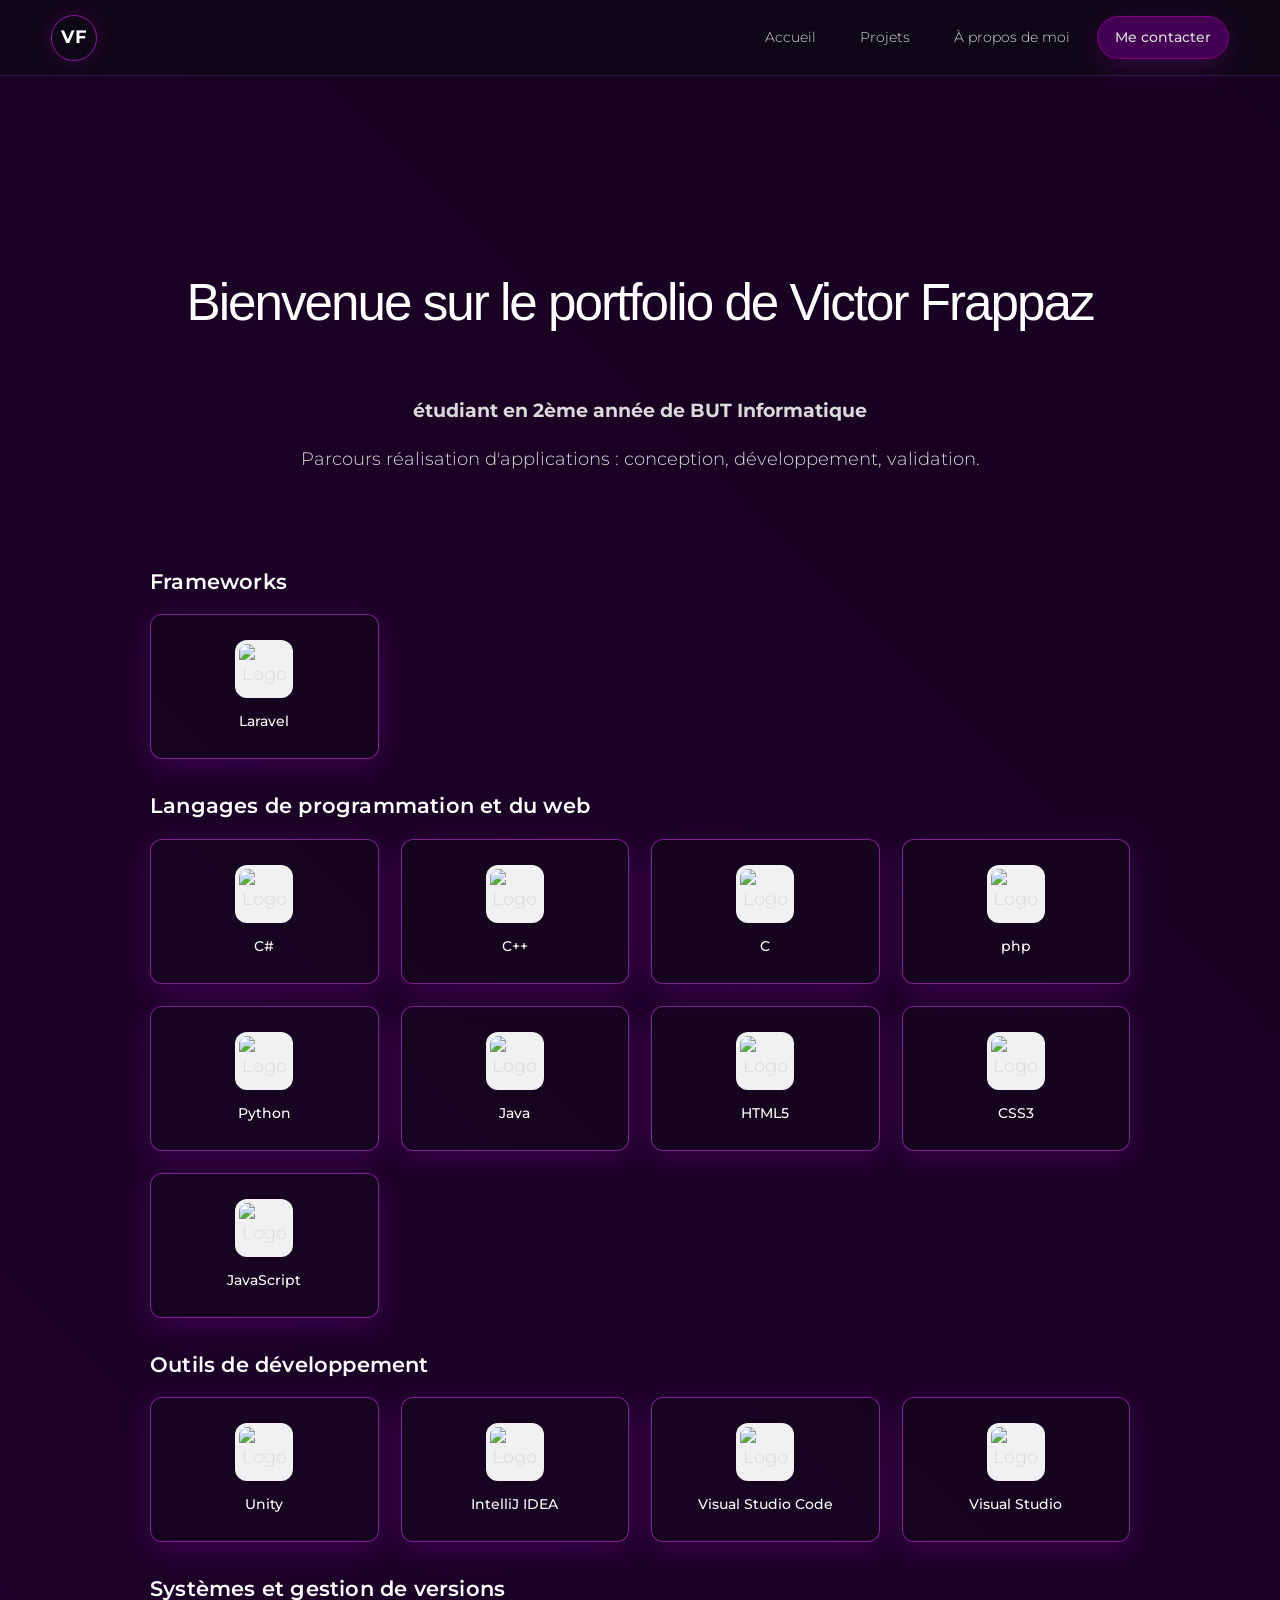
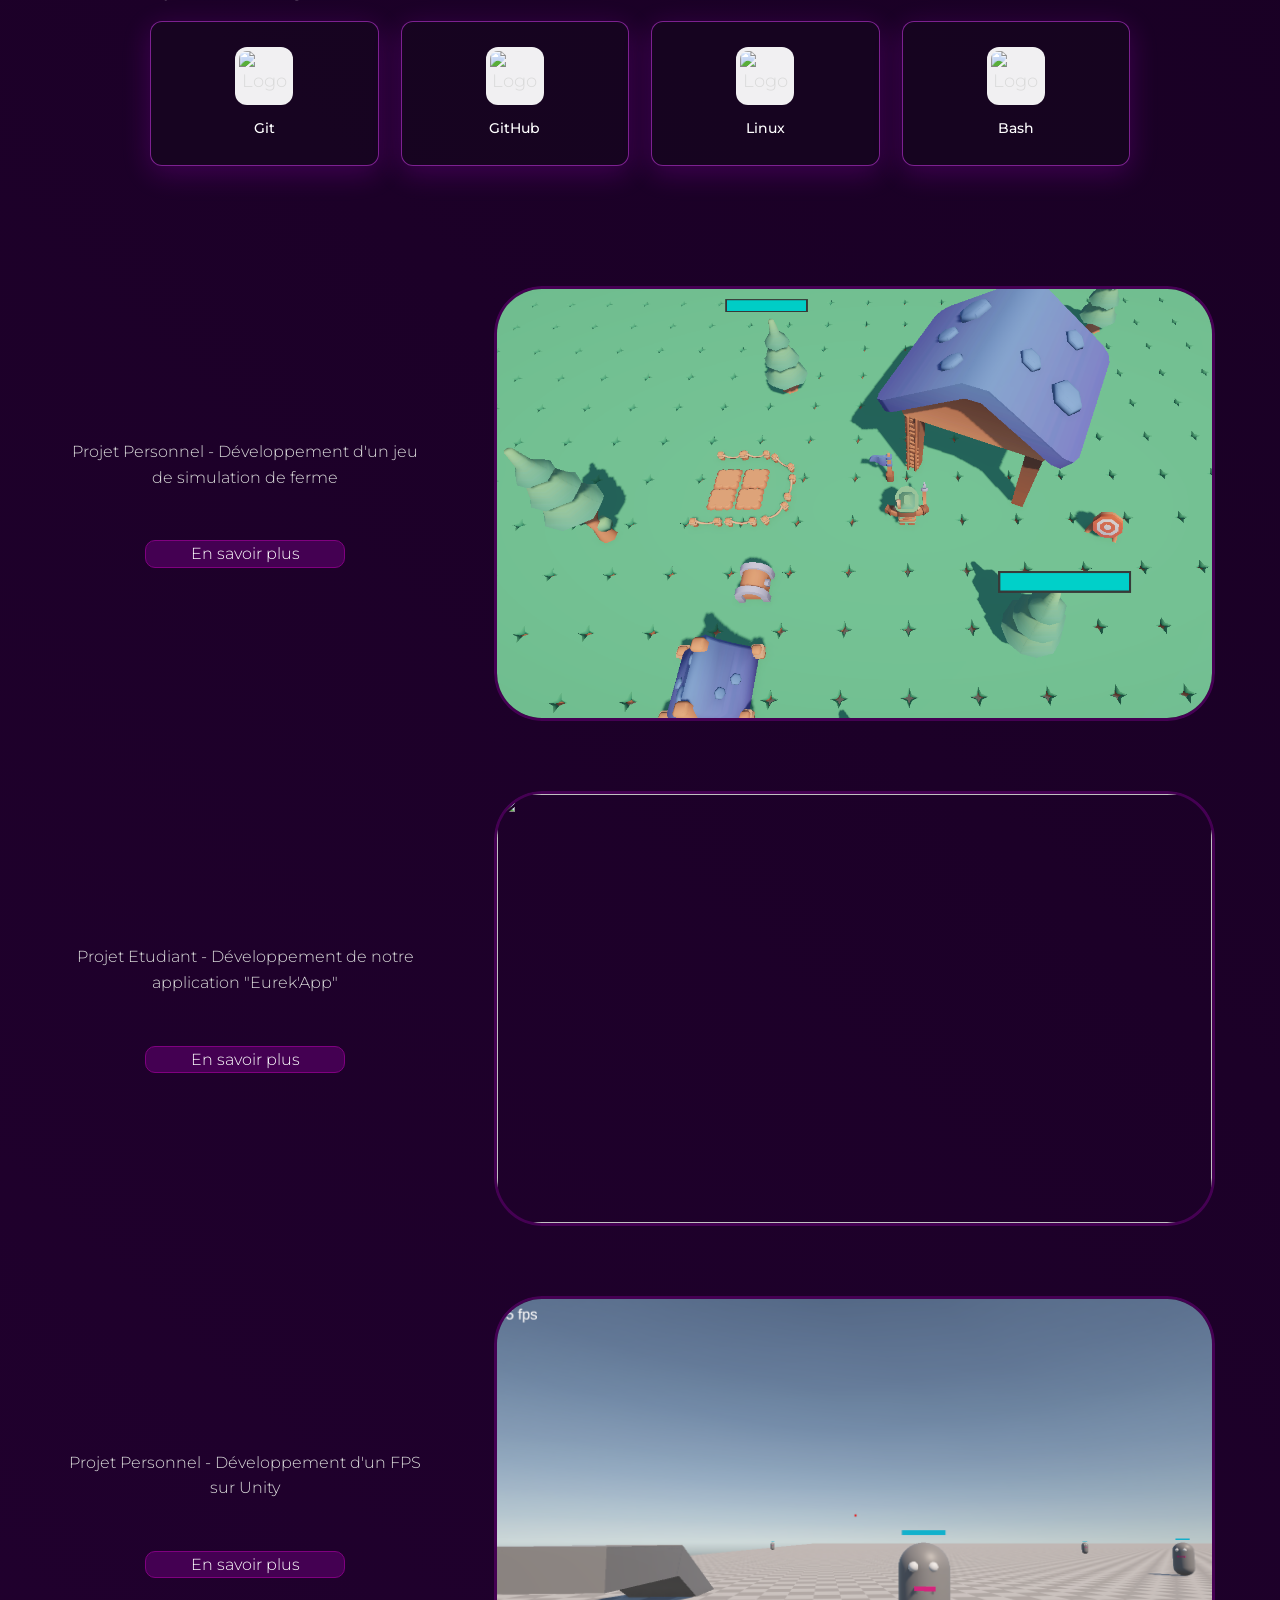
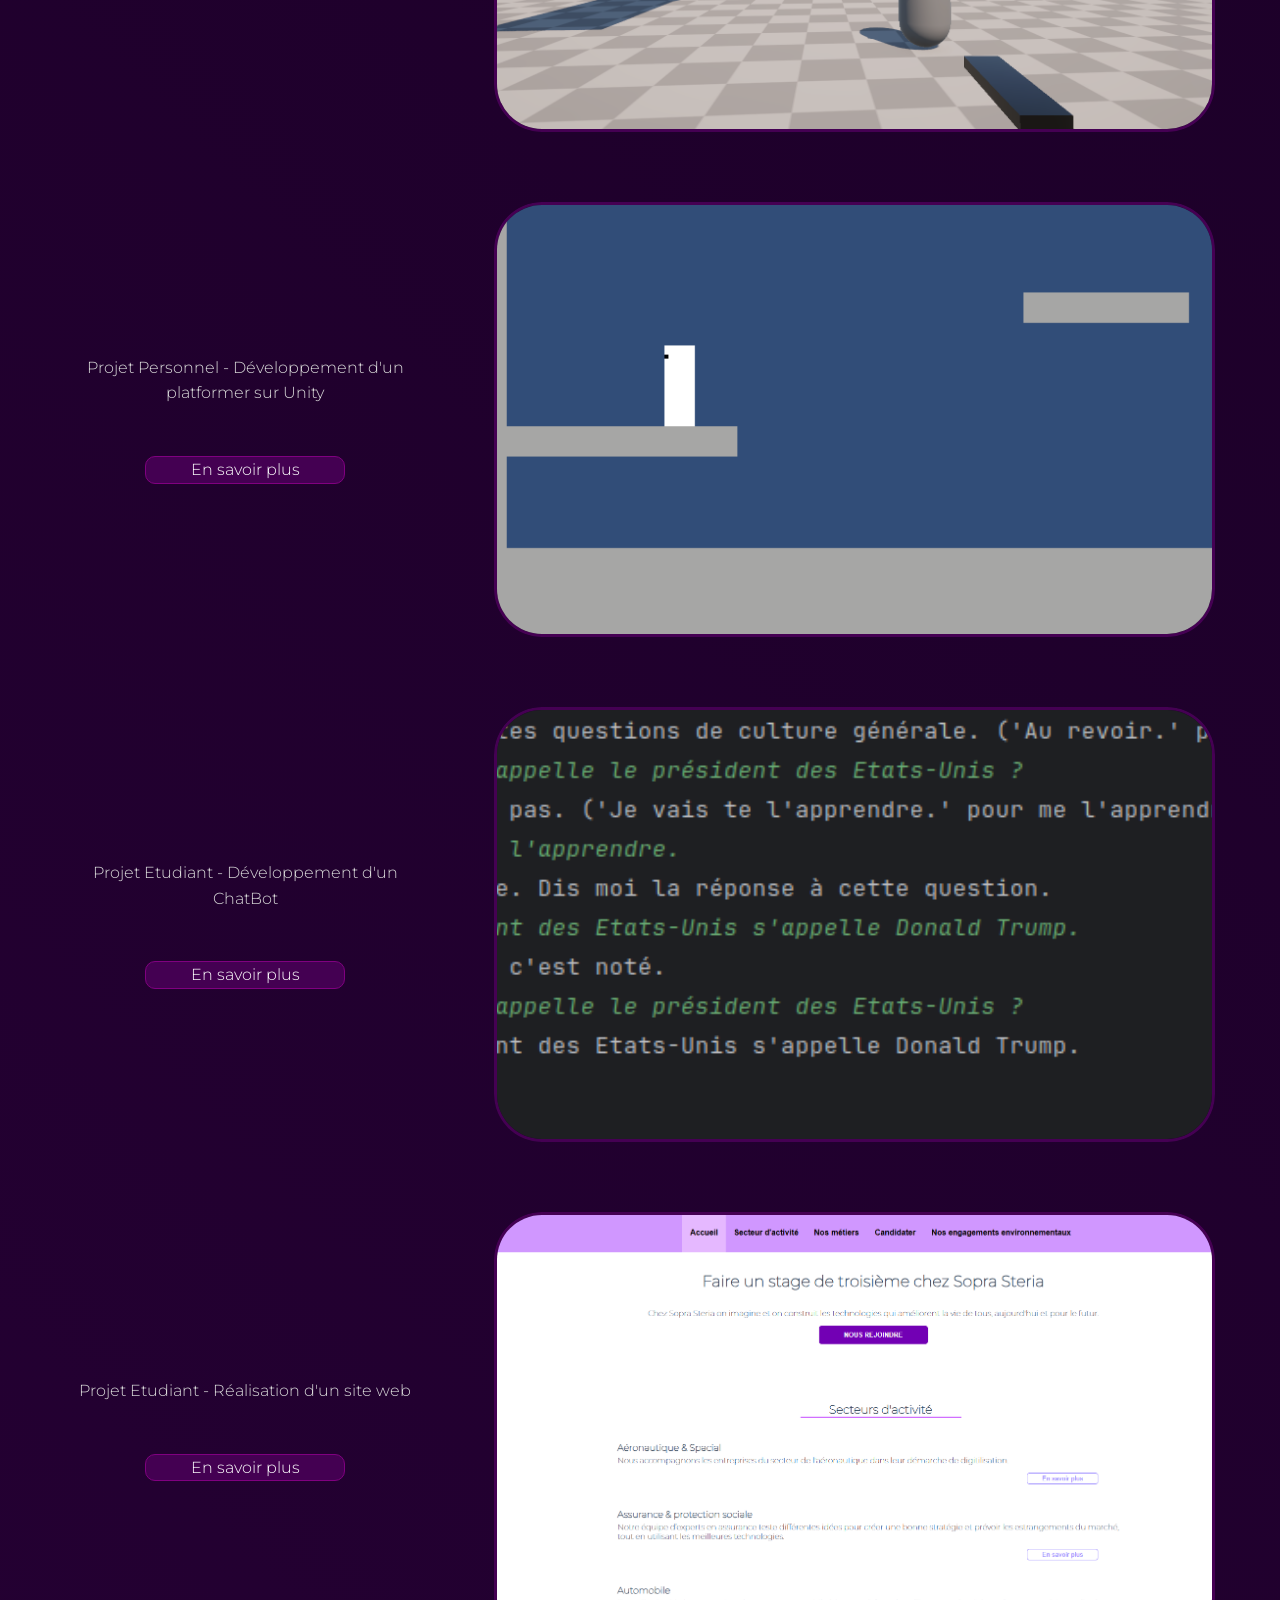
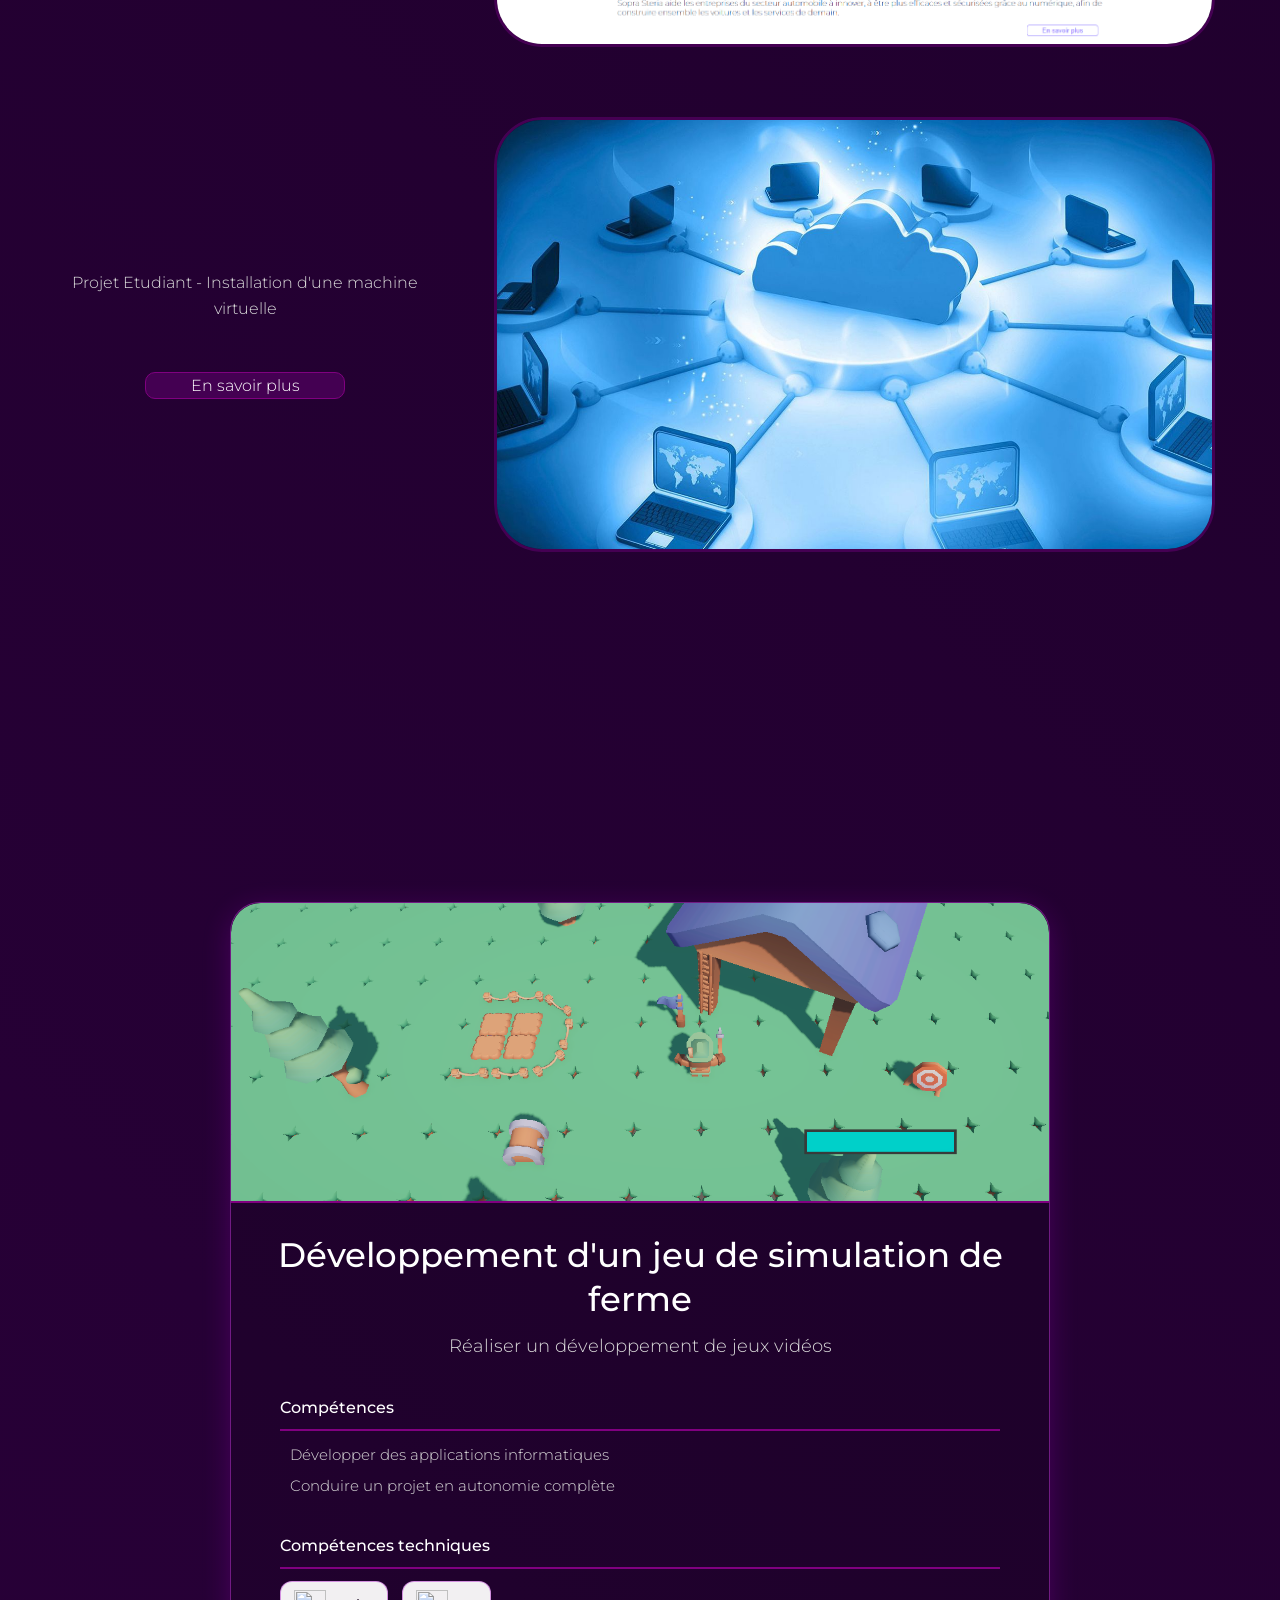
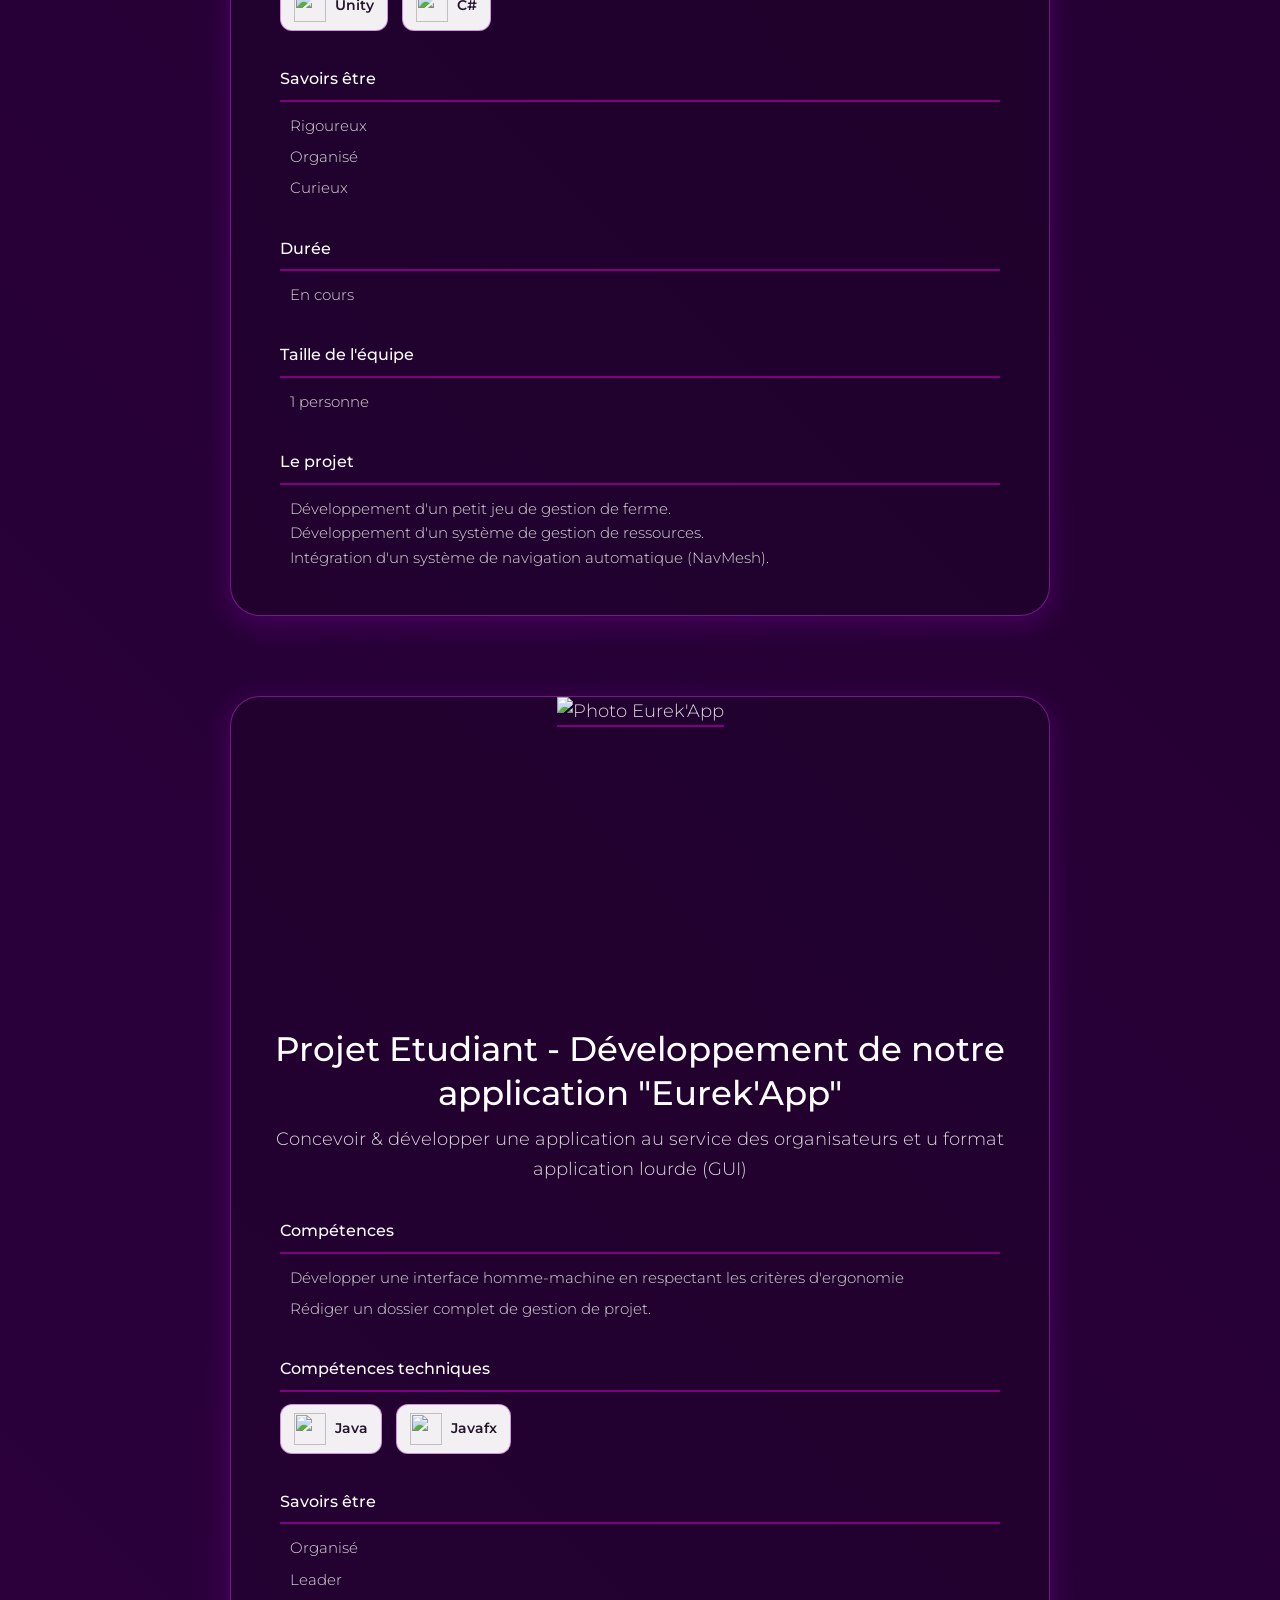
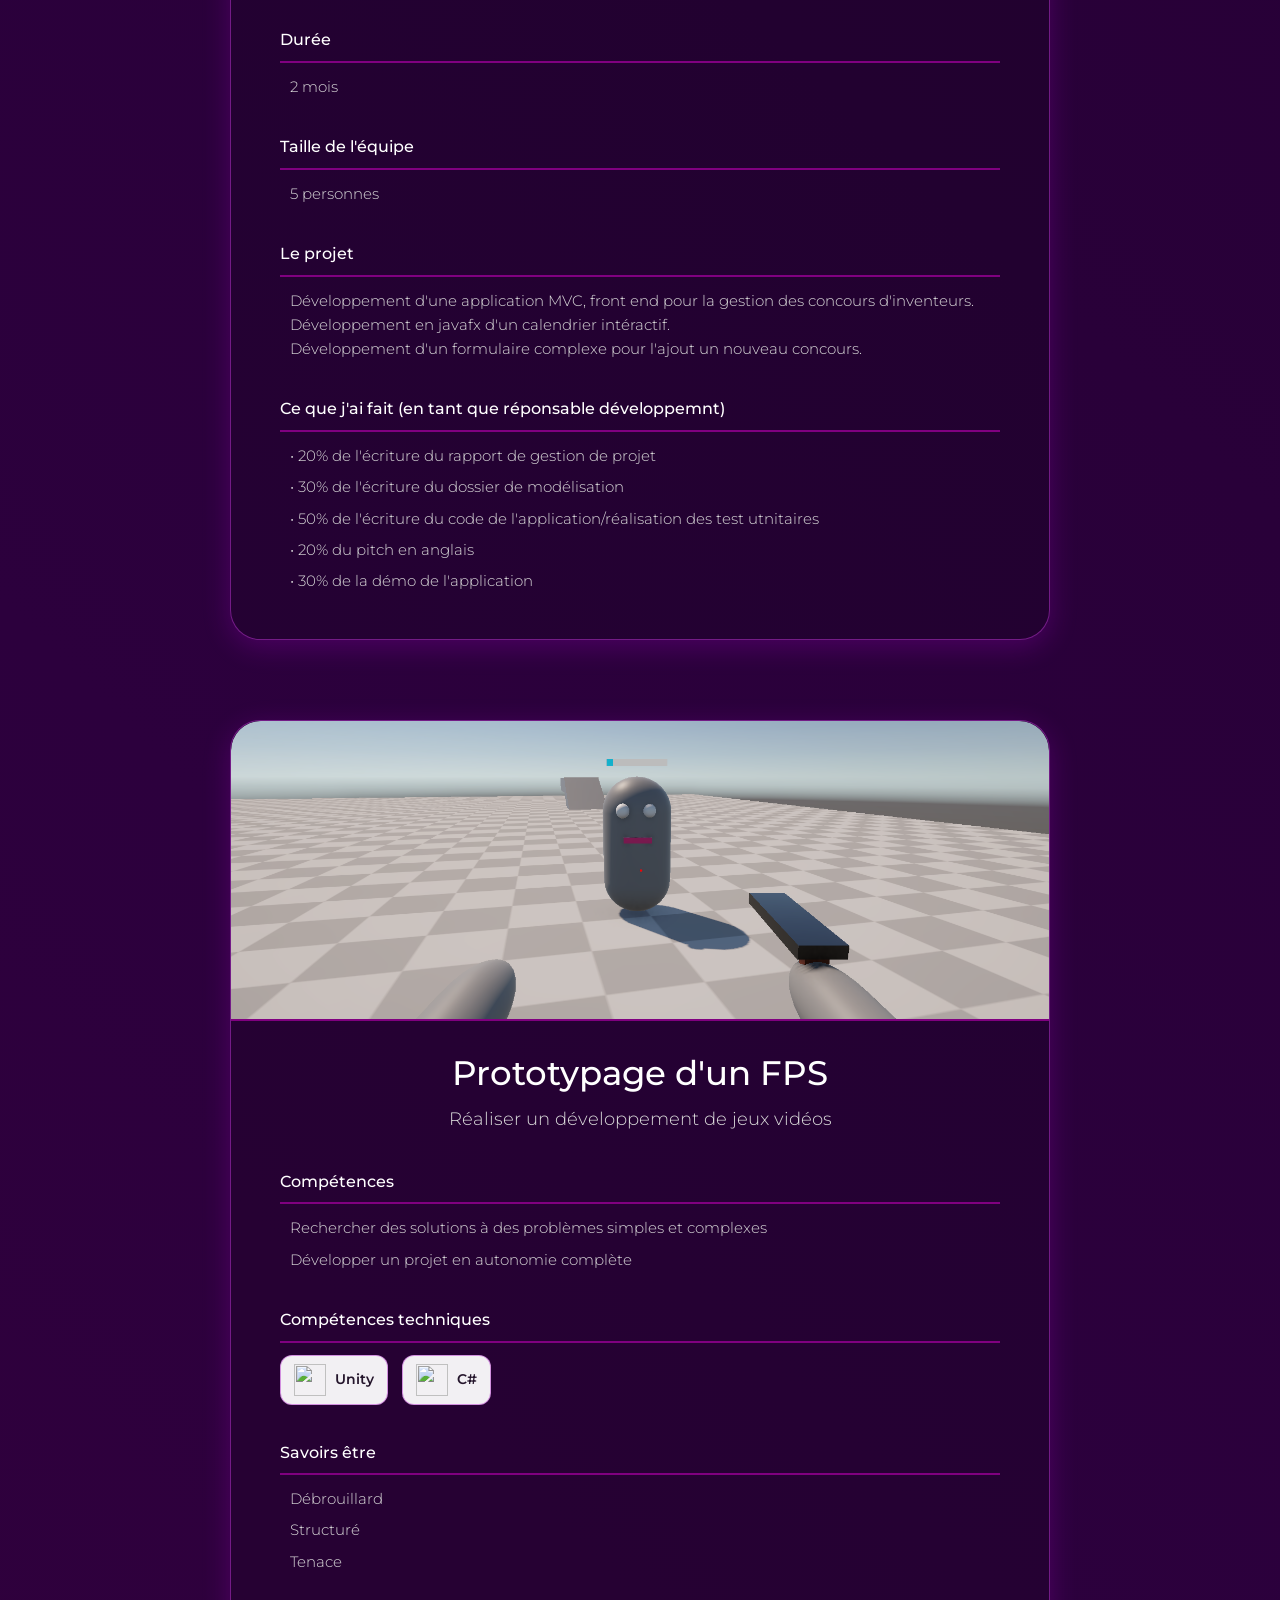
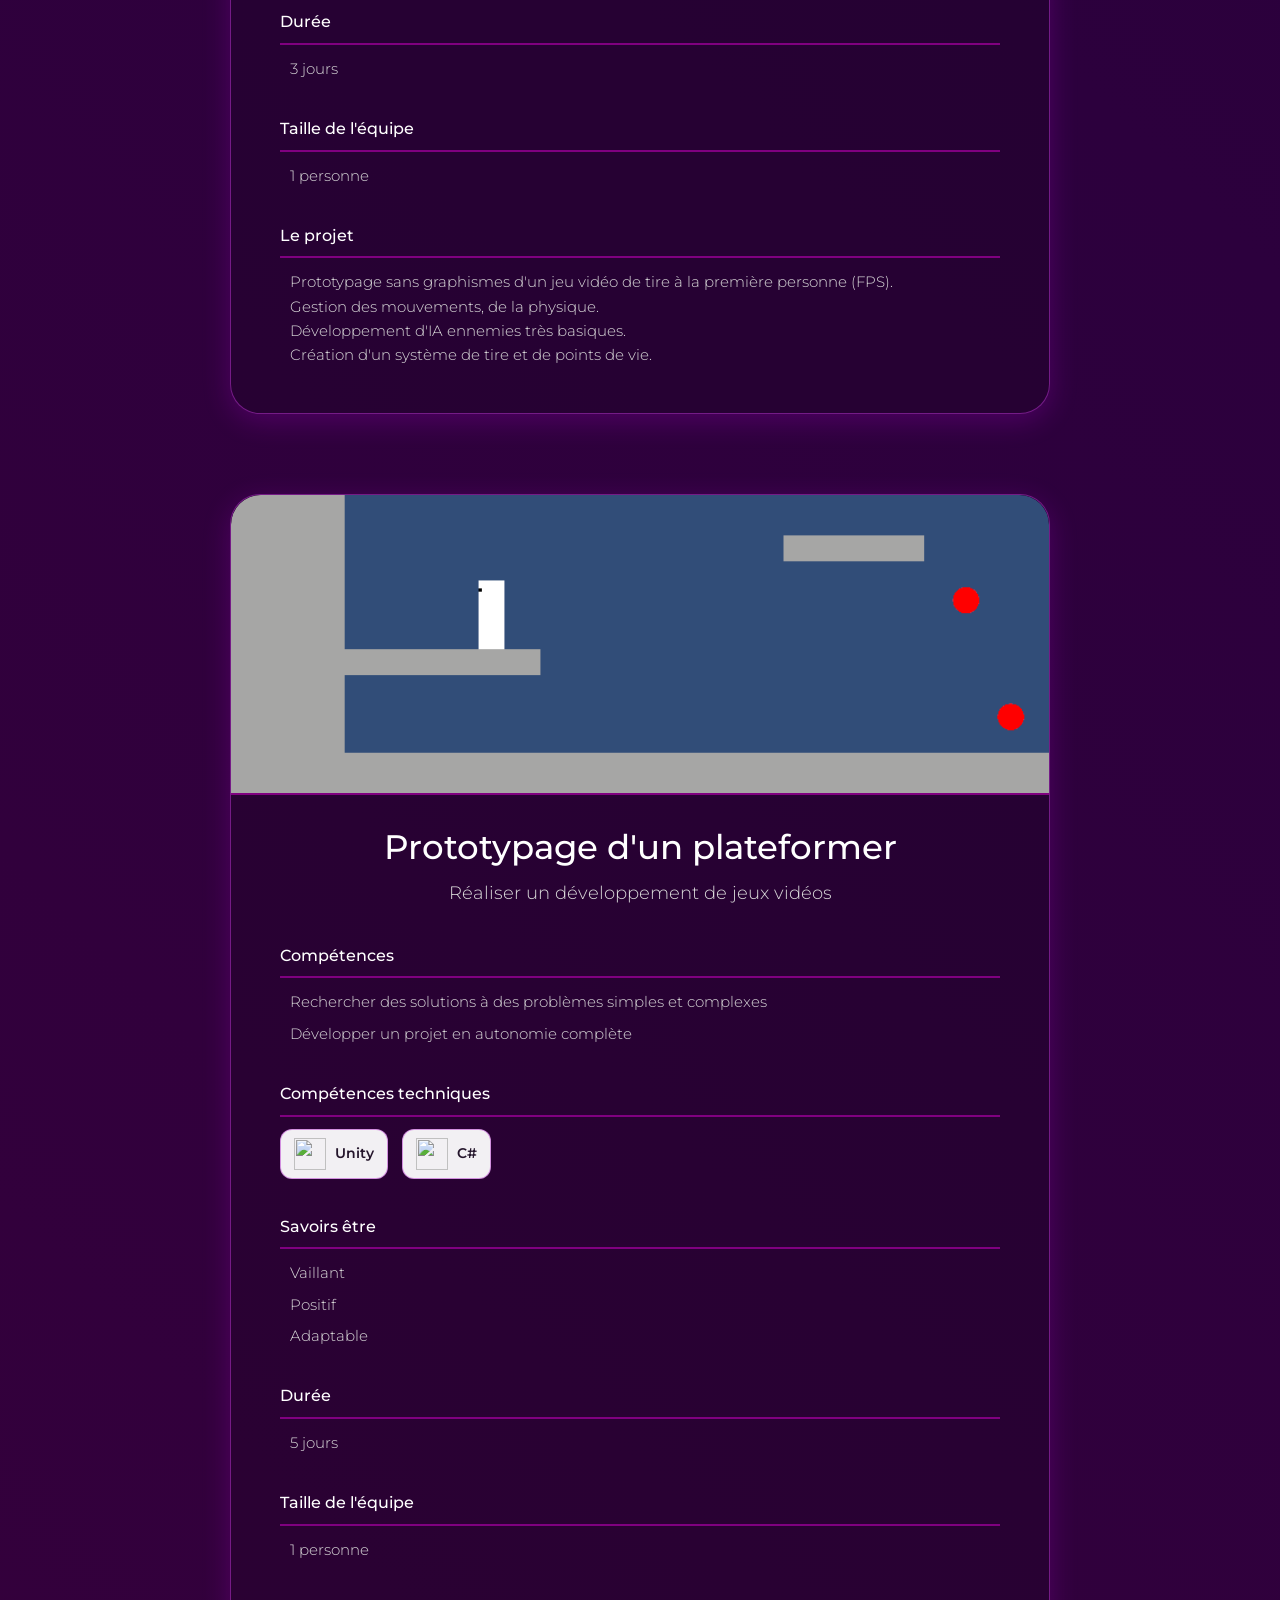
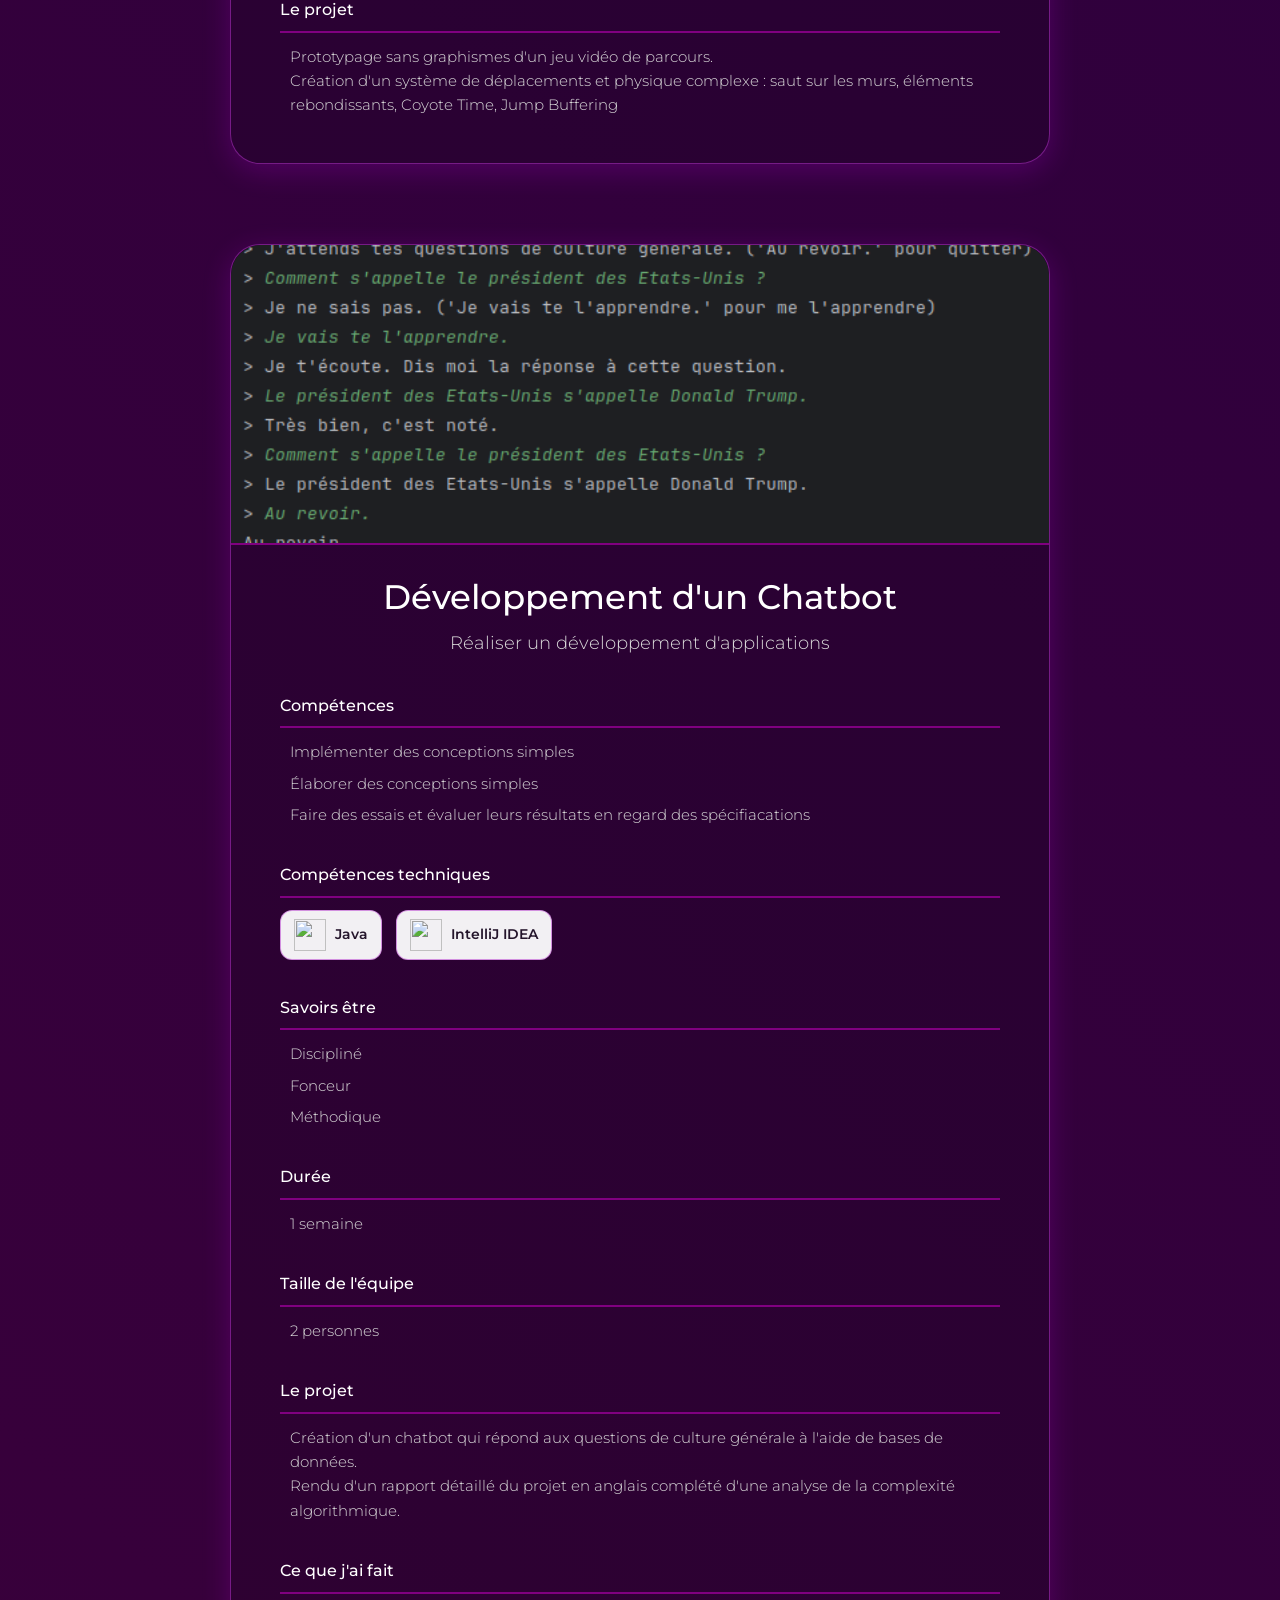
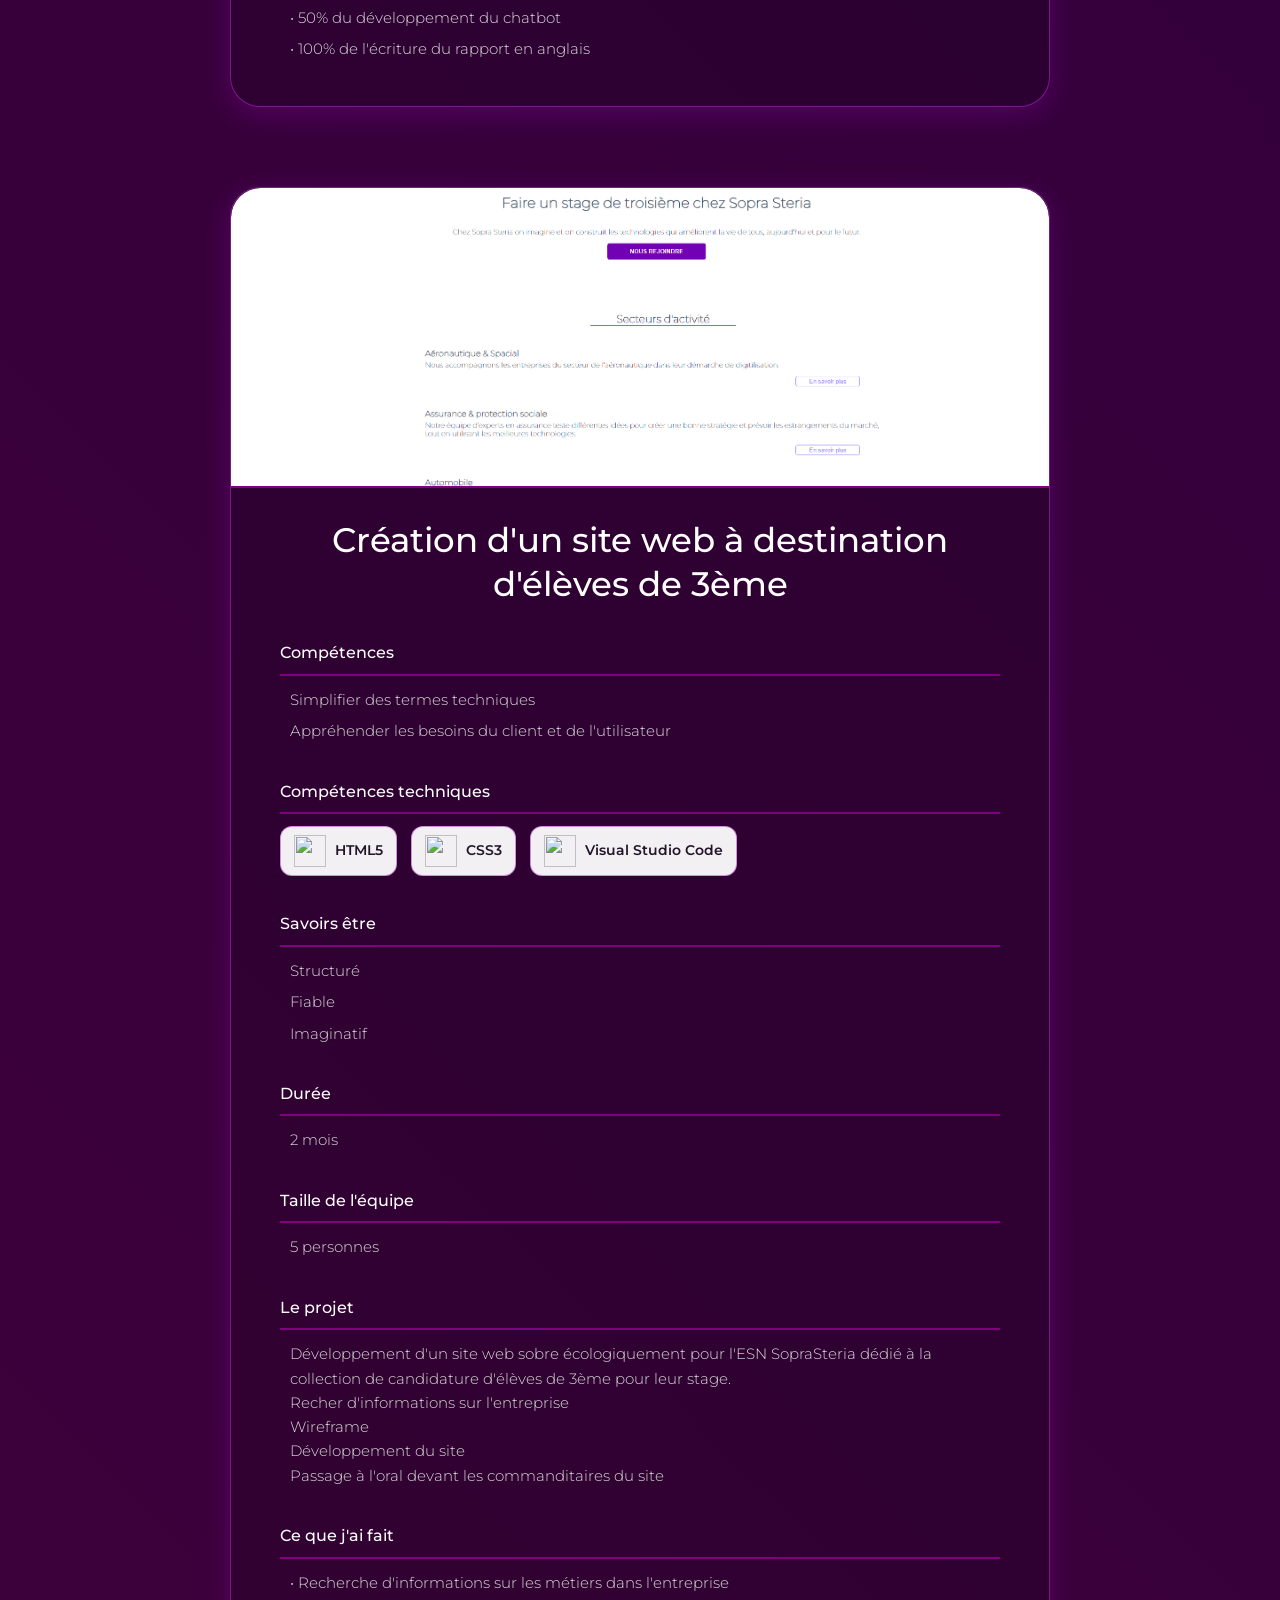
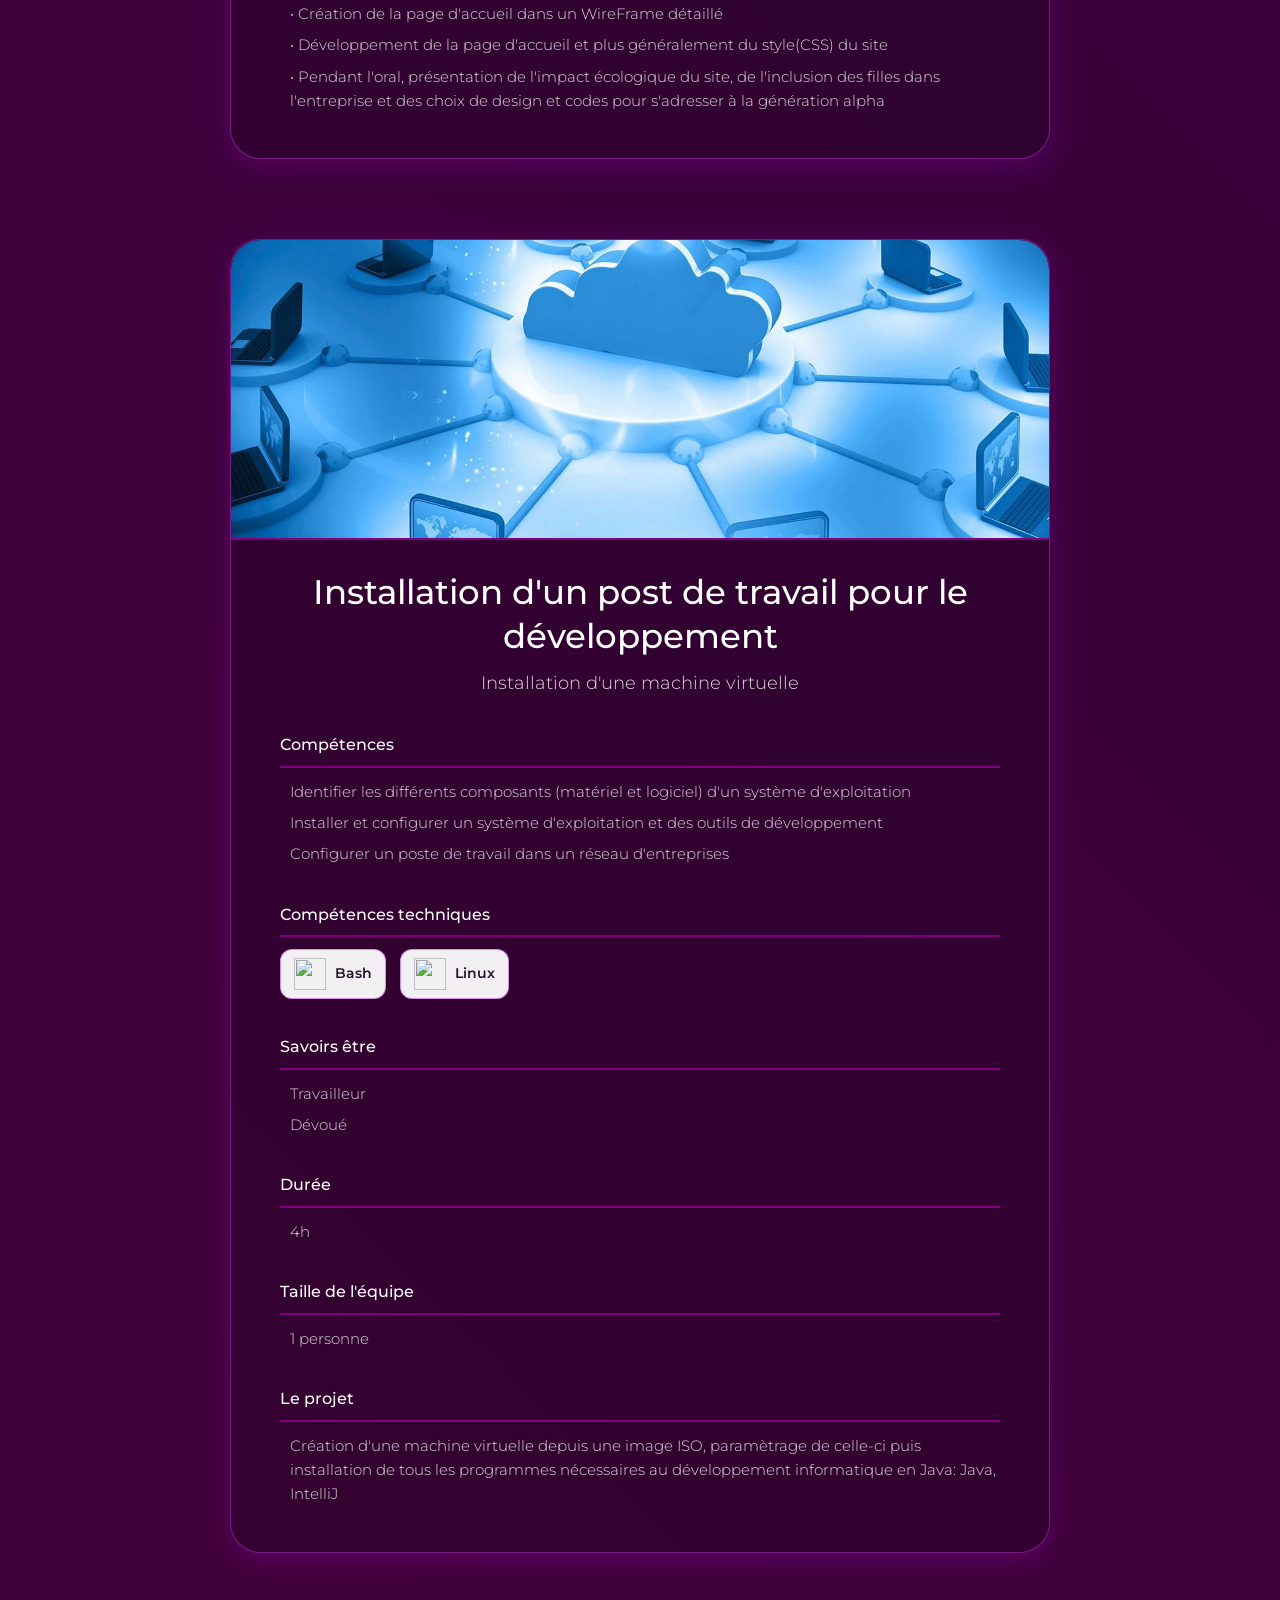
==== commit 8d220704: "Added new techs and the Eurek'App project" ====
--- a/index.html
+++ b/index.html
@@ -33,16 +33,33 @@
             <section>
                 <h1>Bienvenue sur le portfolio de Victor Frappaz</h1>
                 <h2></h2>
-                <p>étudiant en 2ème année de BUT Informatique</p>
+                <p><strong>étudiant en 2ème année de BUT Informatique</strong></p>
+                <span>Parcours réalisation d'applications : conception, développement, validation.</span>
             </section>
 
             <section aria-label="Compétences techniques" class="skills">
-                
+                <div class="skill-category">
+                    <h3 class="skill-category__title">Frameworks</h3>
+                    <div class="skill-list">
+                        <article class="skill"><img alt="Logo Laravel" loading="lazy"
+                                src="https://cdn.jsdelivr.net/gh/devicons/devicon@latest/icons/laravel/laravel-original.svg" /><span>Laravel</span>
+                        </article>
+                    </div>
+                </div>
                 <div class="skill-category">
                     <h3 class="skill-category__title">Langages de programmation et du web</h3>
                     <div class="skill-list">
                         <article class="skill"><img alt="Logo C#" loading="lazy"
                                 src="https://cdn.jsdelivr.net/gh/devicons/devicon@latest/icons/csharp/csharp-original.svg" /><span>C#</span>
+                        </article>
+                        <article class="skill"><img alt="Logo C++" loading="lazy"
+                                src="https://cdn.jsdelivr.net/gh/devicons/devicon@latest/icons/cplusplus/cplusplus-original.svg" /><span>C++</span>
+                        </article>
+                        <article class="skill"><img alt="Logo C" loading="lazy"
+                                src="https://cdn.jsdelivr.net/gh/devicons/devicon@latest/icons/c/c-original.svg" /><span>C</span>
+                        </article>
+                        <article class="skill"><img alt="Logo php" loading="lazy"
+                                src="https://cdn.jsdelivr.net/gh/devicons/devicon@latest/icons/php/php-original.svg" /><span>php</span>
                         </article>
                         <article class="skill"><img alt="Logo Python" loading="lazy"
                                 src="https://cdn.jsdelivr.net/gh/devicons/devicon@latest/icons/python/python-original.svg" /><span>Python</span>
@@ -75,7 +92,7 @@
                                 Studio Code</span></article>
                         <article class="skill"><img alt="Logo Visual Studio Code" loading="lazy"
                                 src="https://cdn.jsdelivr.net/gh/devicons/devicon@latest/icons/visualstudio/visualstudio-original.svg" /><span>Visual
-                                Studio Community</span></article>
+                                Studio</span></article>
                     </div>
                 </div>
                 <div class="skill-category">
@@ -100,22 +117,34 @@
                 <article class="entry">
                     <p class="entry__meta">
                         Projet Personnel - Développement d'un jeu de simulation de ferme
-                        <a href="portfolio.html#farmGame">En savoir plus</a>
+                        <a href="index.html#farmGame">En savoir plus</a>
                     </p>
 
-                    <a href="portfolio.html#farmGame">
+                    <a href="index.html#farmGame">
                         <div class="entry__media">
                             <img alt="" src="img/Farm-Game.png" />
+                        </div>
+                    </a>
+                </article>
+                <article class="entry">
+                    <p class="entry__meta">
+                        Projet Etudiant - Développement de notre application "Eurek'App" 
+                        <a href="index.html#eurekapp">En savoir plus</a>
+                    </p>
+
+                    <a href="index.html#eurekapp">
+                        <div class="entry__media">
+                            <img alt="" src="img/eurekapp.png" />
                         </div>
                     </a>
                 </article>
                 <article class="entry">
                     <p class="entry__meta">
                         Projet Personnel - Développement d'un FPS sur Unity
-                        <a href="portfolio.html#FPS">En savoir plus</a>
+                        <a href="index.html#FPS">En savoir plus</a>
                     </p>
 
-                    <a href="portfolio.html#FPS">
+                    <a href="index.html#FPS">
                         <div class="entry__media">
                             <img alt="" src="img/FPS.png" />
                         </div>
@@ -123,9 +152,9 @@
                 </article>
                 <article class="entry">
                     <p class="entry__meta">Projet Personnel - Développement d'un platformer sur Unity
-                        <a href="portfolio.html#platformer">En savoir plus</a>
+                        <a href="index.html#platformer">En savoir plus</a>
                     </p>
-                    <a href="portfolio.html#platformer">
+                    <a href="index.html#platformer">
                         <div class="entry__media">
                             <img alt="" src="img/platformer.png" />
                         </div>
@@ -133,9 +162,9 @@
                 </article>
                 <article class="entry">
                     <p class="entry__meta">Projet Etudiant - Développement d'un ChatBot
-                        <a href="portfolio.html#chatbot">En savoir plus</a>
+                        <a href="index.html#chatbot">En savoir plus</a>
                     </p>
-                    <a href="portfolio.html#chatbot">
+                    <a href="index.html#chatbot">
                         <div class="entry__media">
                             <img alt="" src="img/ChatBot.png" />
                         </div>
@@ -143,9 +172,9 @@
                 </article>
                 <article class="entry">
                     <p class="entry__meta">Projet Etudiant - Réalisation d'un site web
-                        <a href="portfolio.html#soprasteria">En savoir plus</a>
+                        <a href="index.html#soprasteria">En savoir plus</a>
                     </p>
-                    <a href="portfolio.html#soprasteria">
+                    <a href="index.html#soprasteria">
                         <div class="entry__media">
                             <img alt="" src="img/soprasteria.png" />
                         </div>
@@ -153,11 +182,11 @@
                 </article>
                 <article class="entry">
                     <p class="entry__meta">Projet Etudiant - Installation d'une machine virtuelle
-                        <a href="portfolio.html#mv">En savoir plus</a>
+                        <a href="index.html#mv">En savoir plus</a>
                     </p>
-                    <a href="portfolio.html#mv">
+                    <a href="index.html#mv">
                         <div class="entry__media">
-                            <img alt="" src="img/MV.png" />
+                            <img alt="" src="img/VM.jpg" />
                         </div>
                     </a>
                 </article>
@@ -203,6 +232,61 @@
                     </span>
                 </div>
             </article>
+            <article id="eurekapp">
+                <div class="ImageBox">
+                    <img alt="Photo Eurek'App" src="img/eurekapp.png" />
+                </div>
+                <h1>Projet Etudiant - Développement de notre application "Eurek'App"</h1>
+                <h2>Concevoir & développer une application au service des organisateurs et u format application lourde (GUI)</h2>
+                <div class="competences">
+                    <h3>Compétences</h3>
+                    <span>Développer une interface homme-machine en respectant les critères d'ergonomie</span>
+                    <span>Rédiger un dossier complet de gestion de projet.</span>
+                    <h3>Compétences techniques</h3>
+                    <div aria-label="Technologies utilisées" class="tech-logos"><span class="tech-logo"><img alt=""
+                                loading="lazy"
+                                src="https://cdn.jsdelivr.net/gh/devicons/devicon@latest/icons/java/java-original.svg" /><span>Java</span></span><span
+                            class="tech-logo"><img alt="" loading="lazy"
+                                src="https://cdn.jsdelivr.net/gh/devicons/devicon@latest/icons/java/java-original.svg" /><span>Javafx</span></span>
+                    </div>
+
+
+                    <h3>Savoirs être</h3>
+                    <span>Organisé</span>
+                    <span>Leader</span>
+                    <h3>Durée</h3>
+                    <span>2 mois</span>
+                    <h3>Taille de l'équipe</h3>
+                    <span>5 personnes</span>
+                    <h3>Le projet</h3>
+                    <span>
+                        <p>Développement d'une application MVC, front end pour la gestion des concours d'inventeurs.
+                            <br>
+                            Développement en javafx d'un calendrier intéractif.
+                            <br>
+                            Développement d'un formulaire complexe pour l'ajout un nouveau concours.
+                            <br>
+                            
+                        </p>
+                    </span>
+                    <h3>Ce que j'ai fait (en tant que réponsable développemnt)</h3>
+                    <span>
+                        • 20% de l'écriture du rapport de gestion de projet
+                        </span>
+                        <span>
+                        • 30% de l'écriture du dossier de modélisation
+                        </span>
+                        <span>
+                        • 50% de l'écriture du code de l'application/réalisation des test utnitaires
+                    </span>
+                    <span>
+                        • 20% du pitch en anglais
+                    </span>
+                    <span>
+                        • 30% de la démo de l'application
+                    </span>
+                </div>
+            </article>
             <article id="FPS">
                 <div class="ImageBox">
                     <img alt="" src="img/FPS2.png" />
@@ -274,6 +358,7 @@
                             éléments rebondissants, Coyote Time, Jump Buffering
                         </p>
                     </span>
+                
                 </div>
             </article>
             <article id="chatbot">
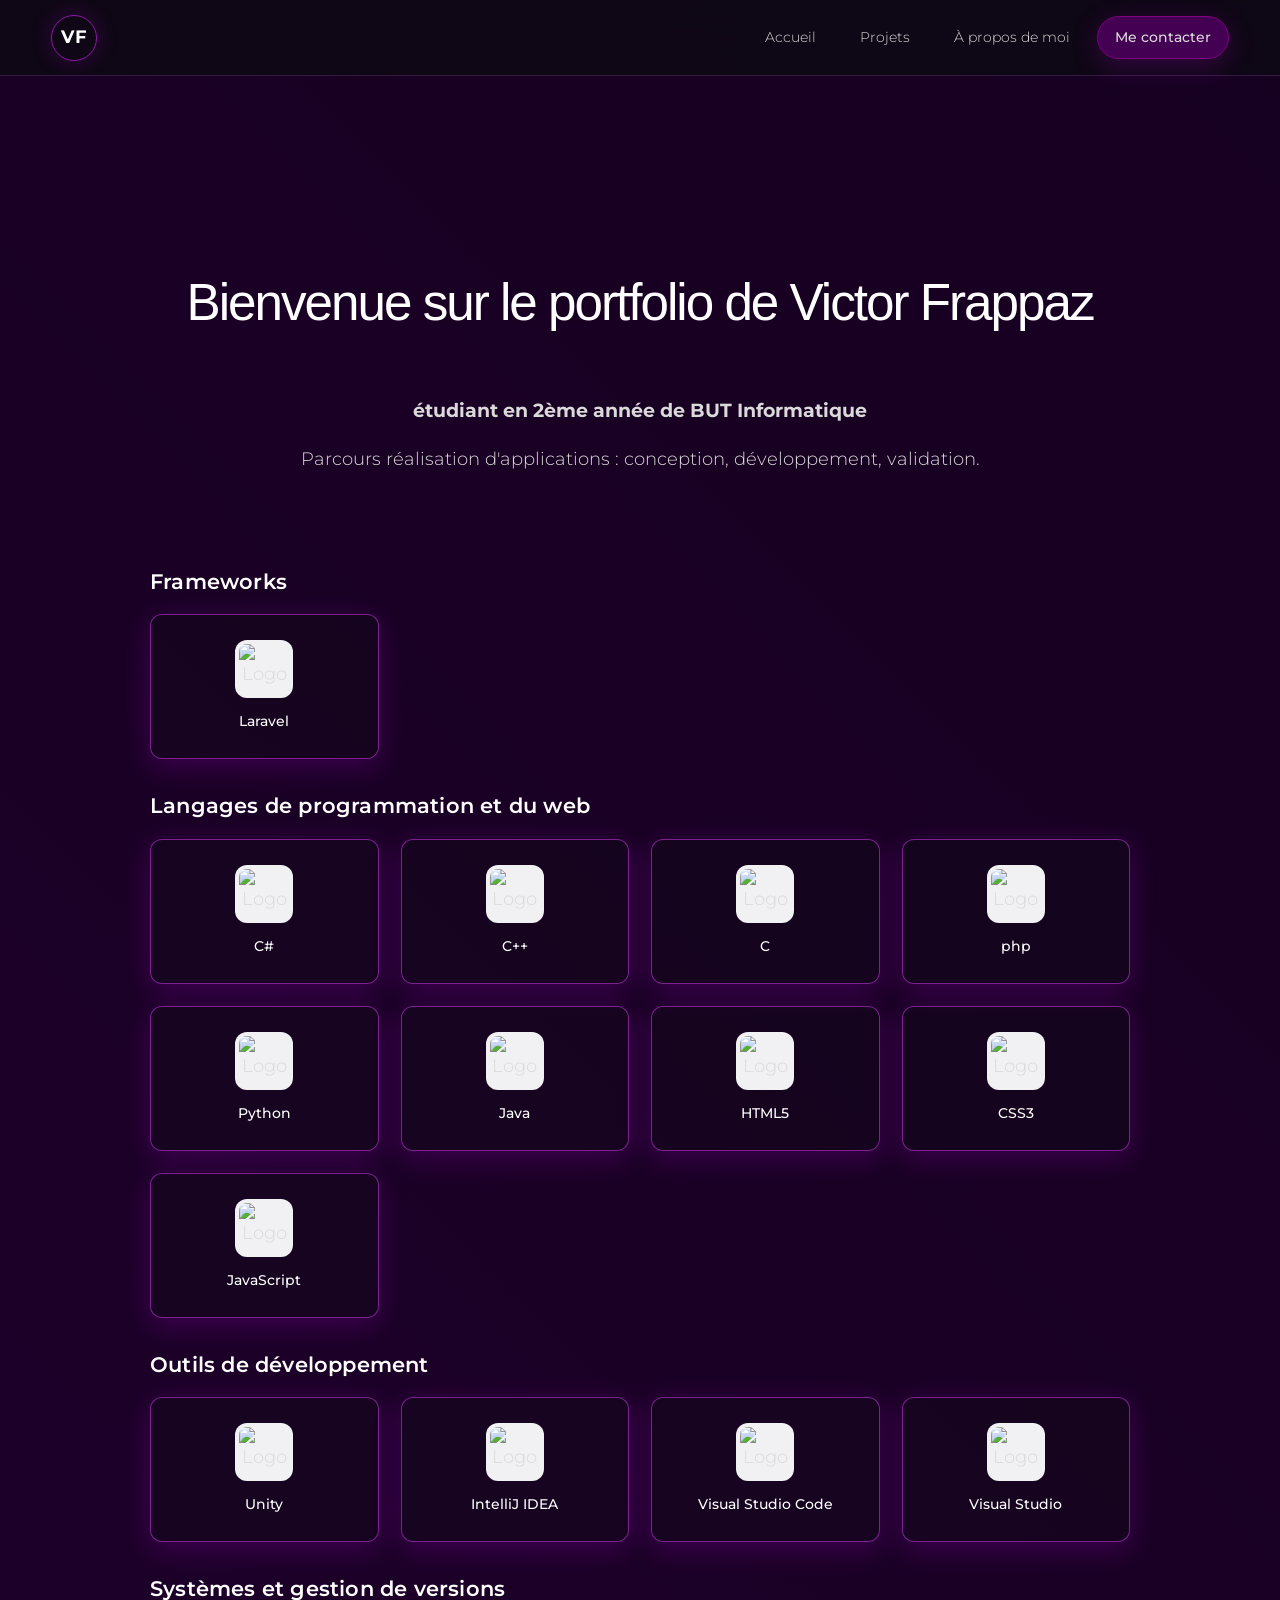
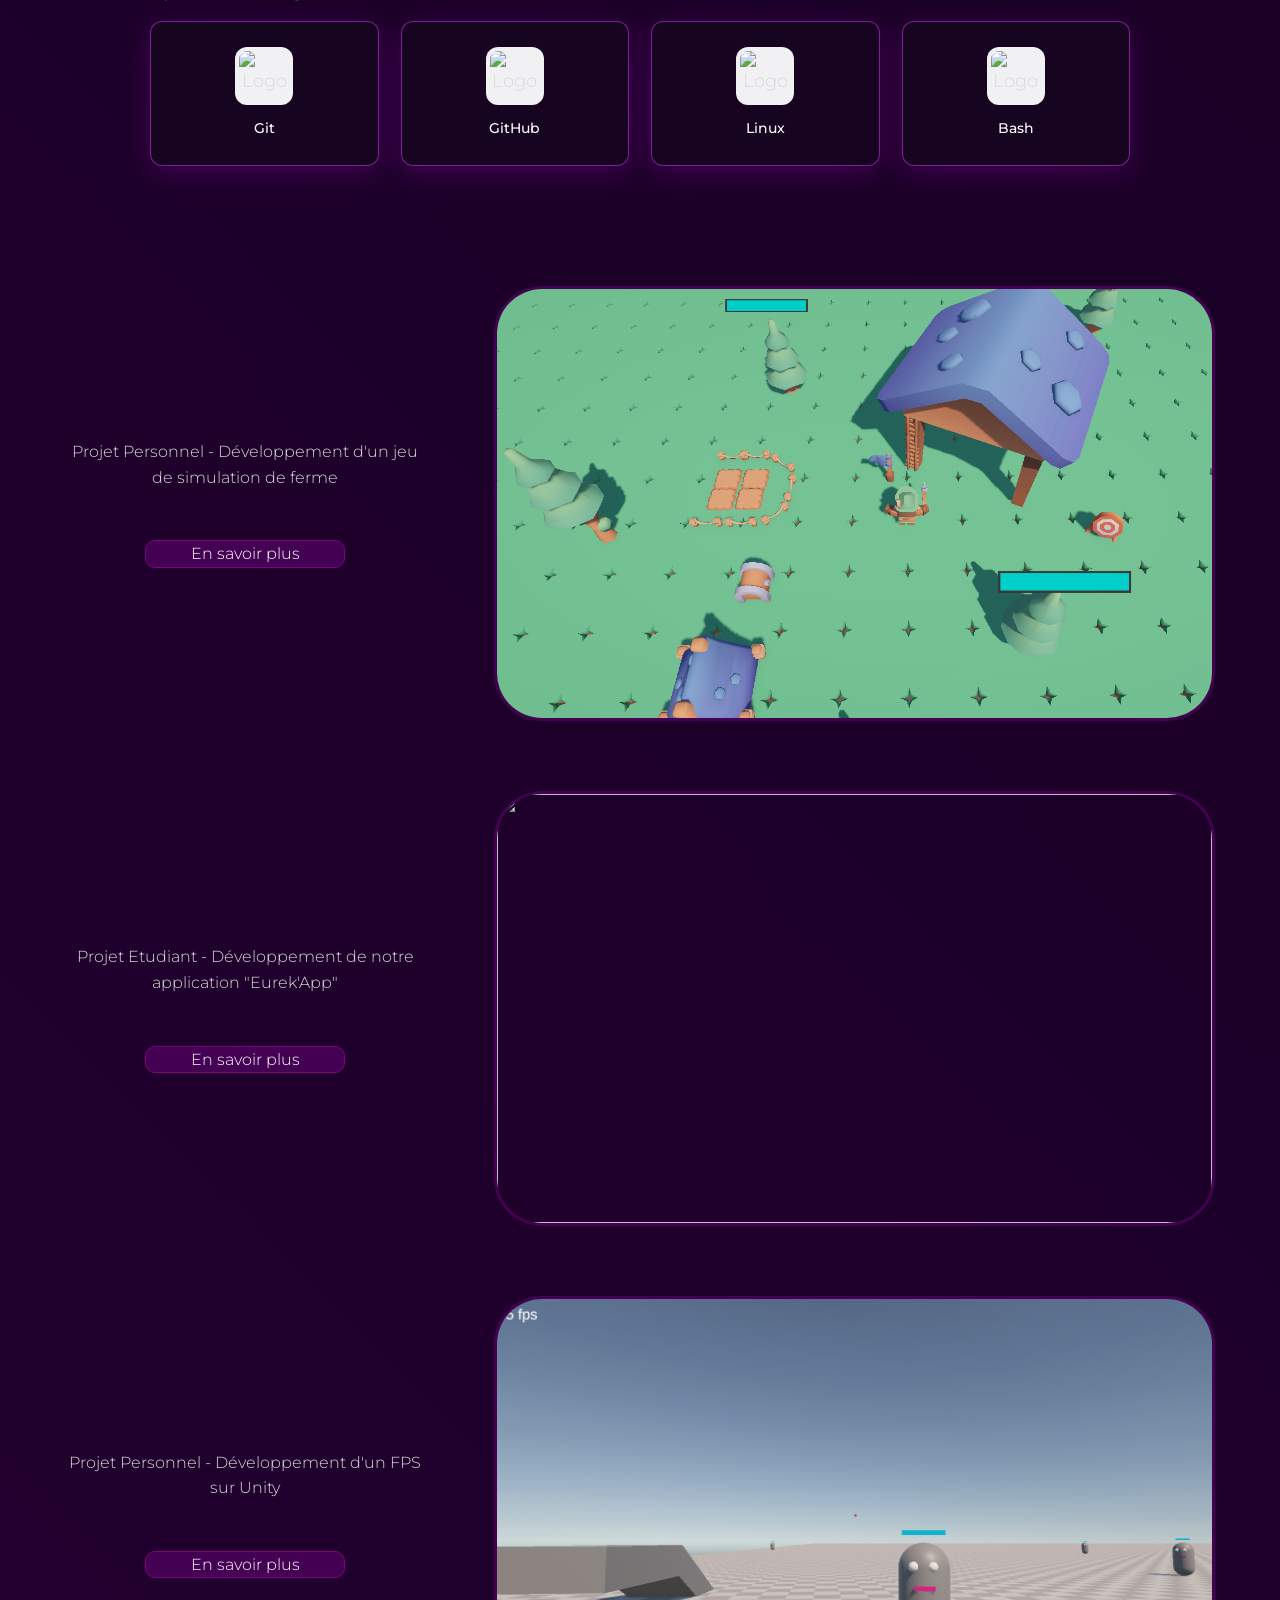
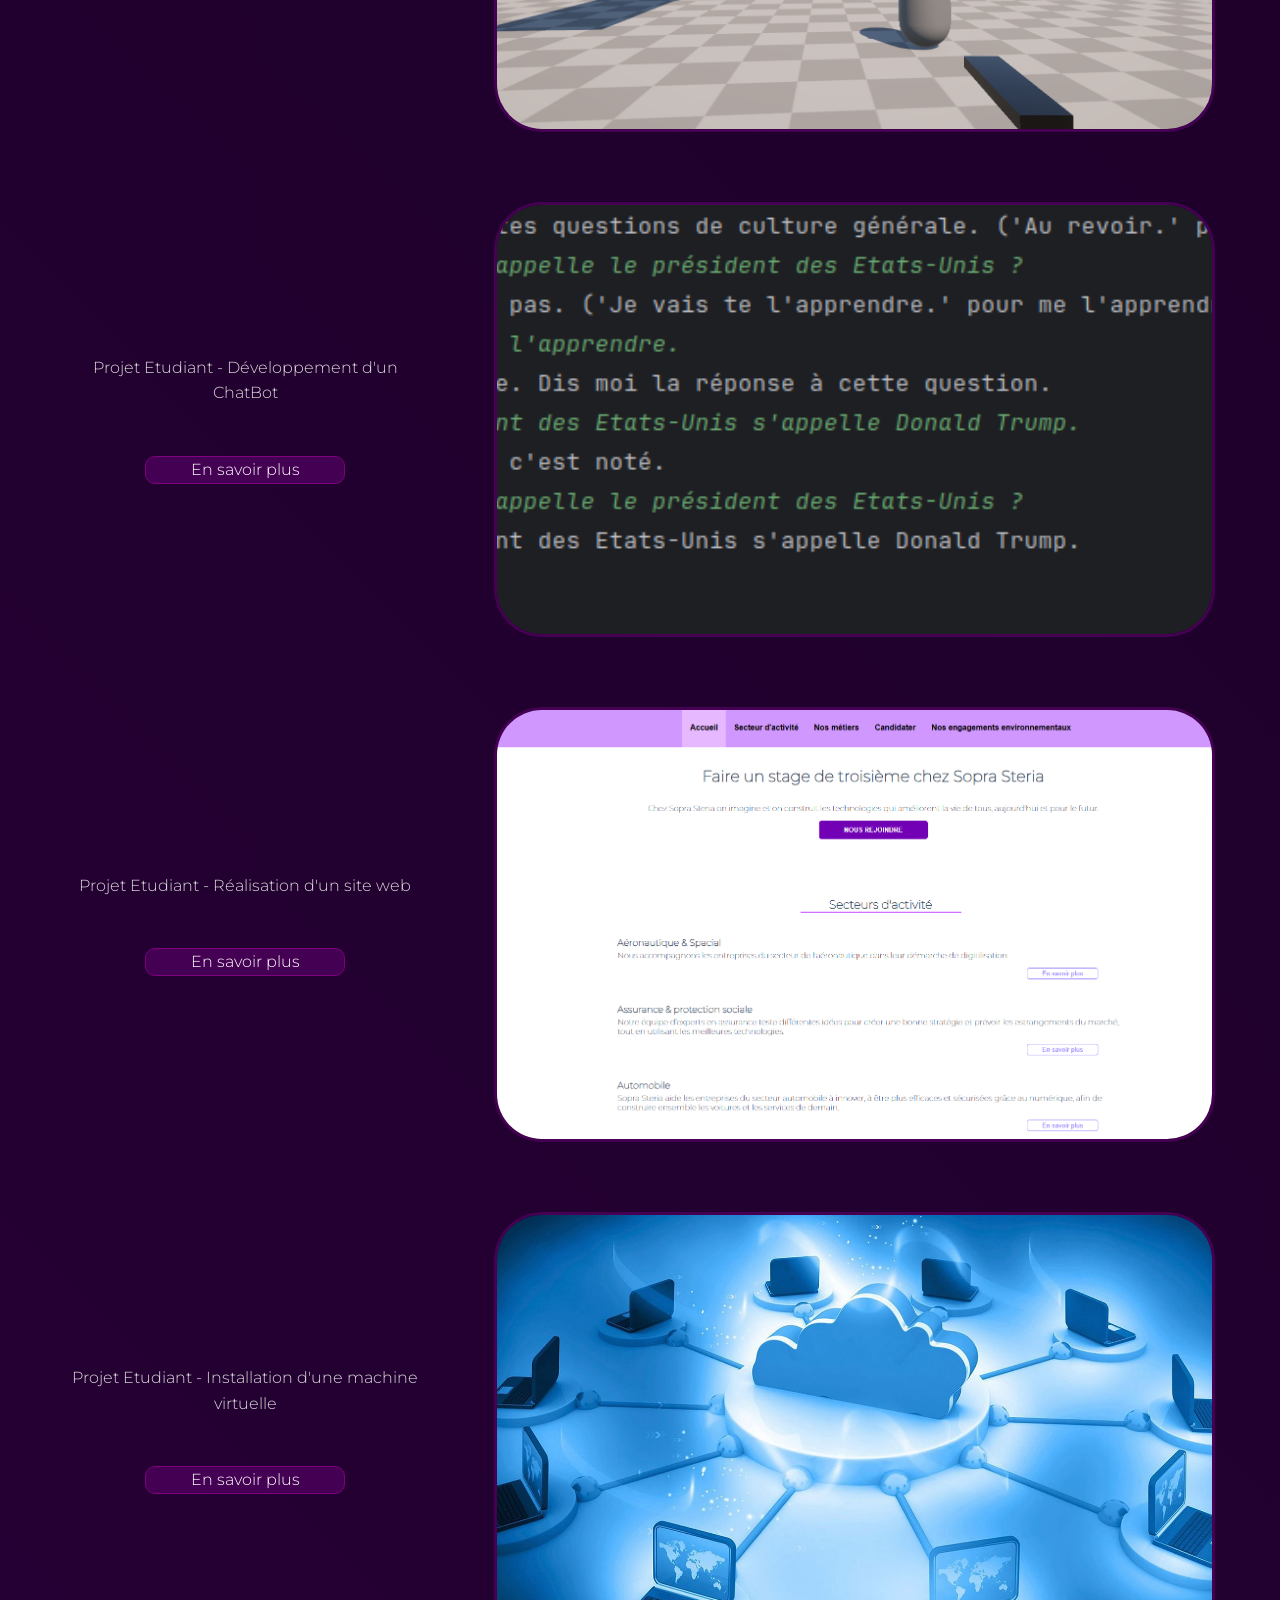
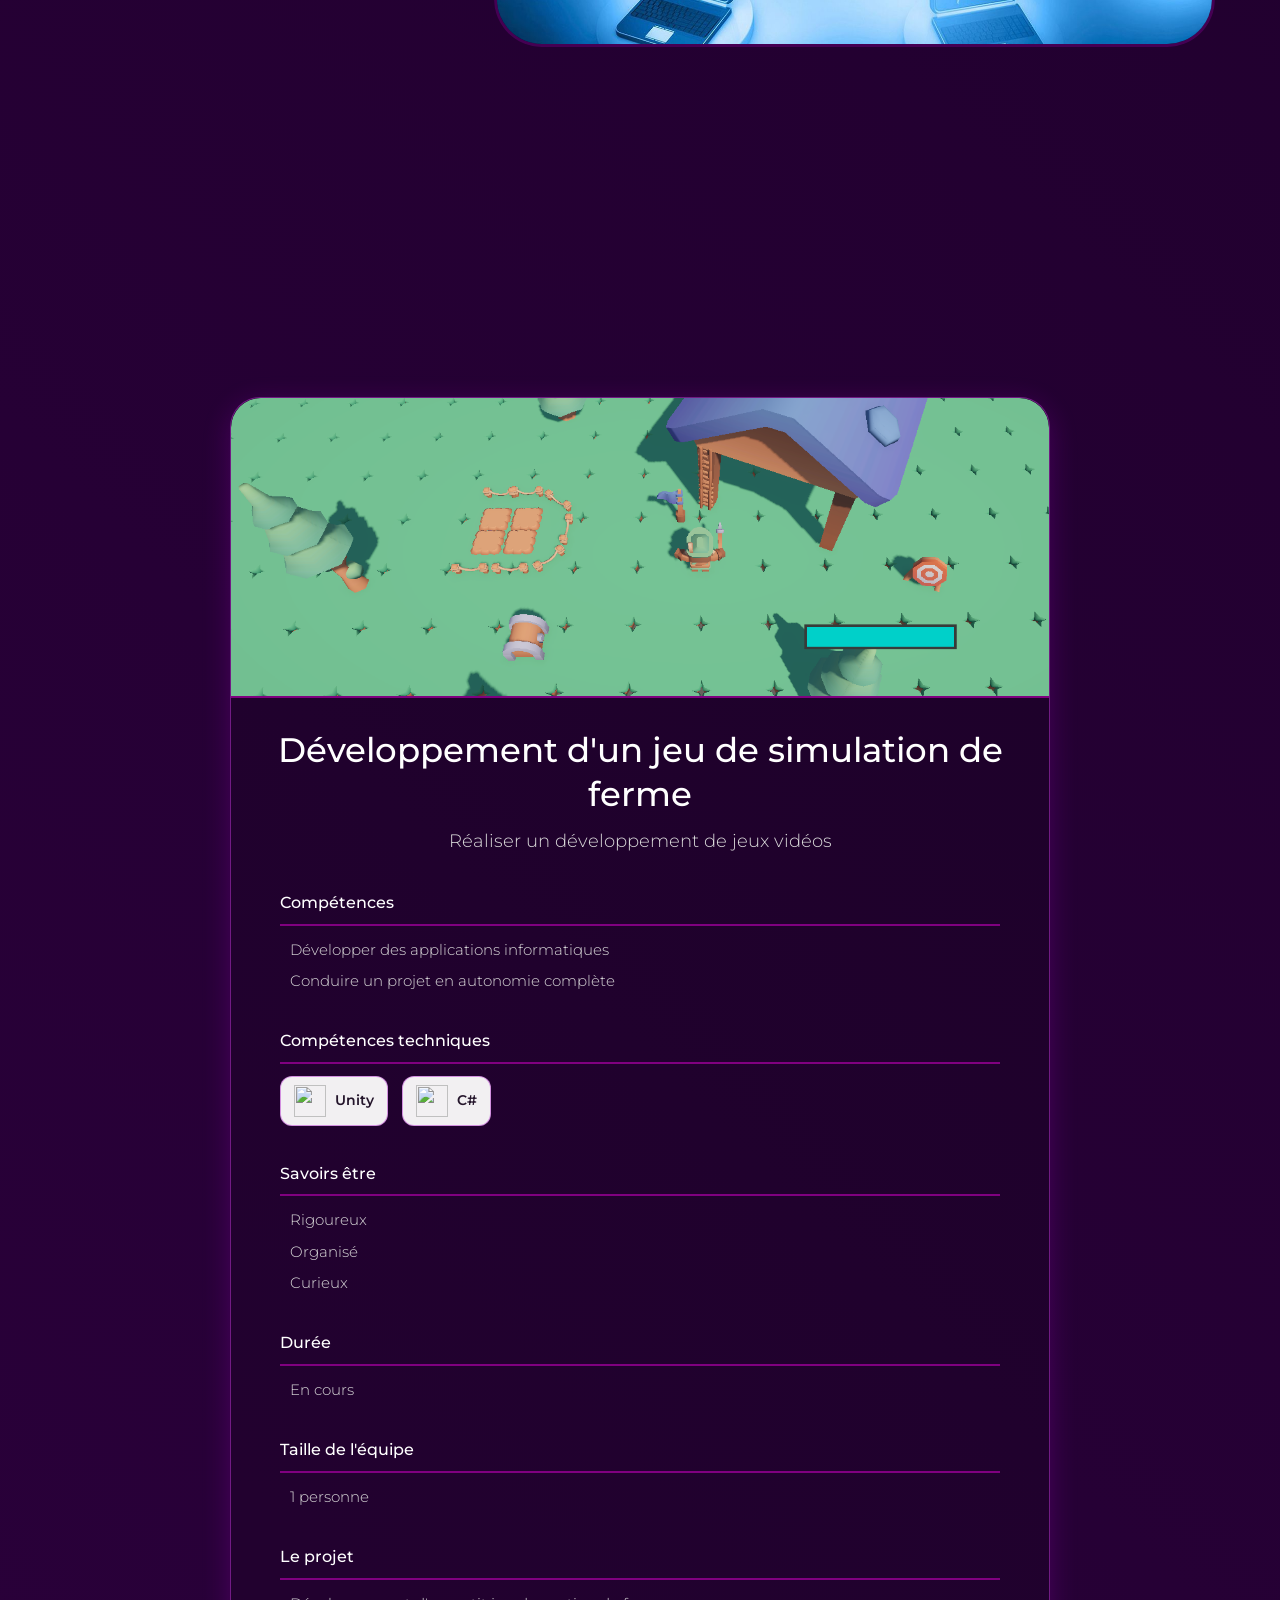
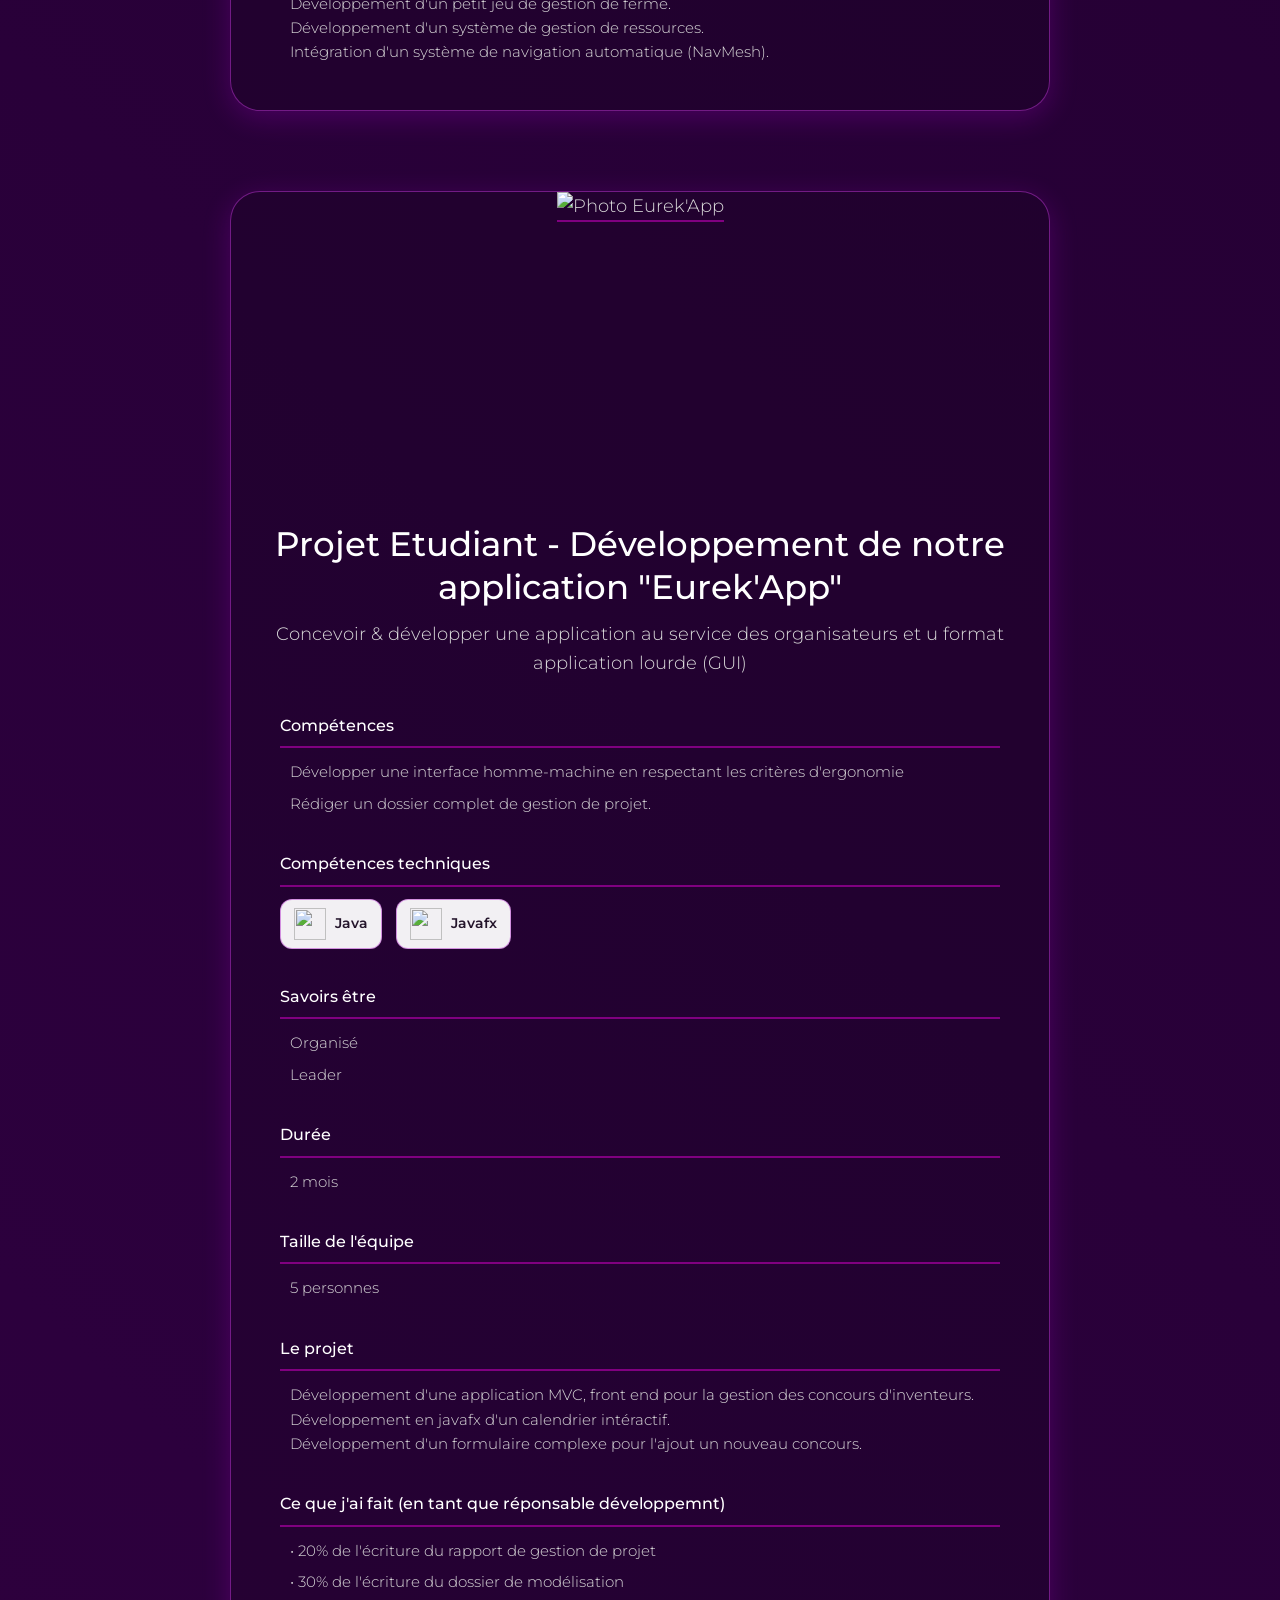
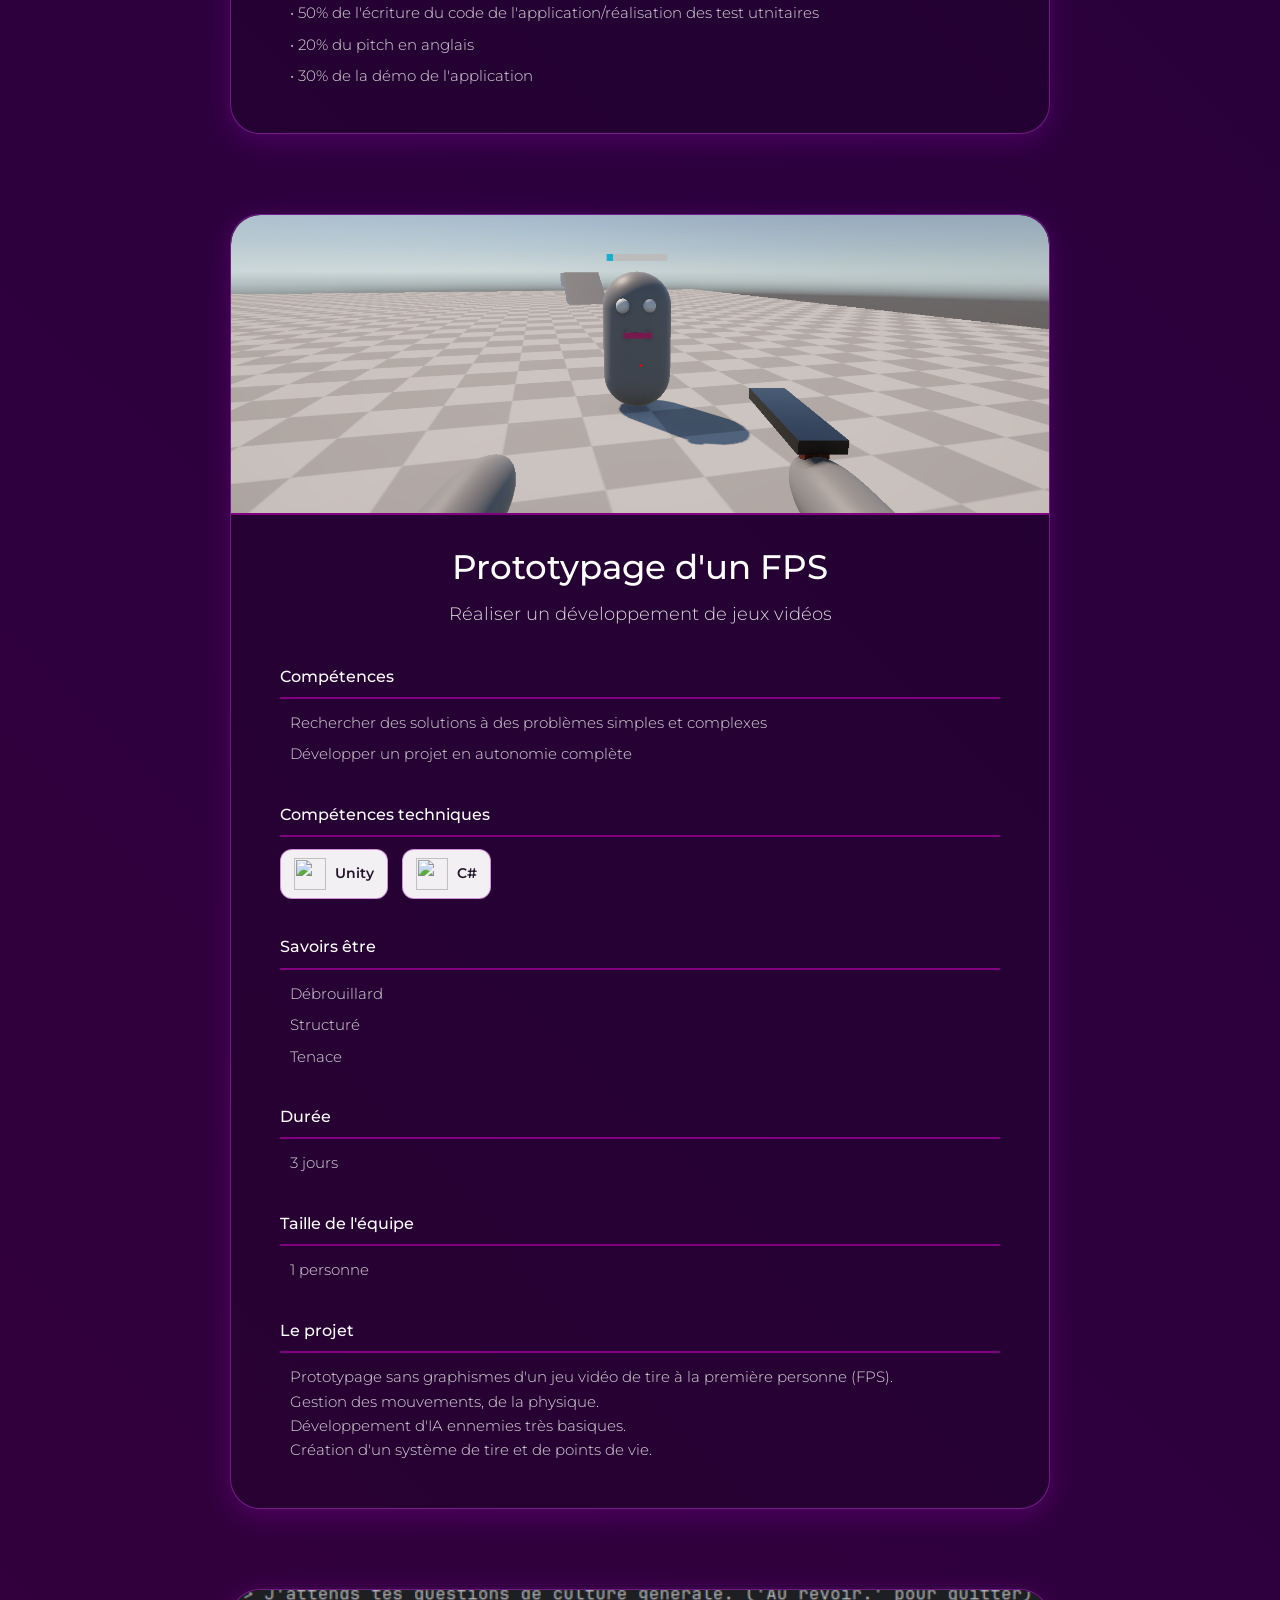
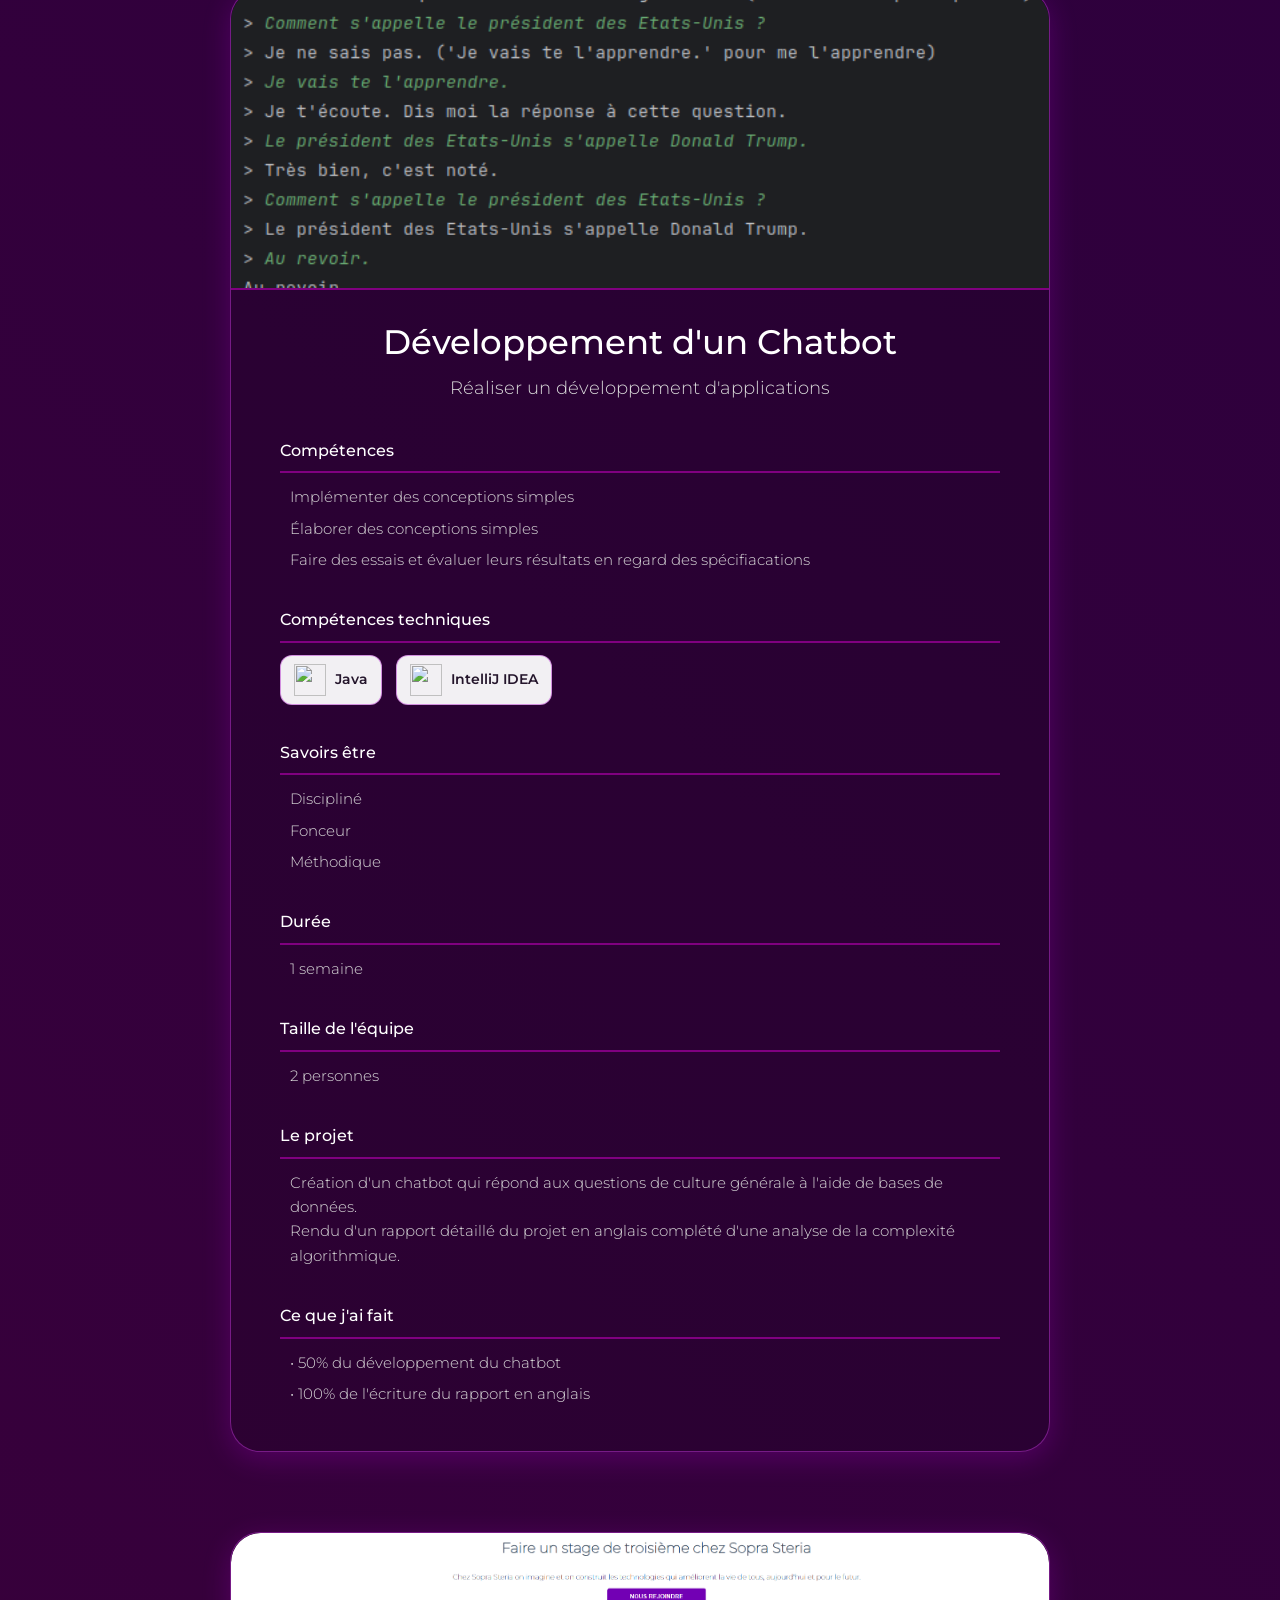
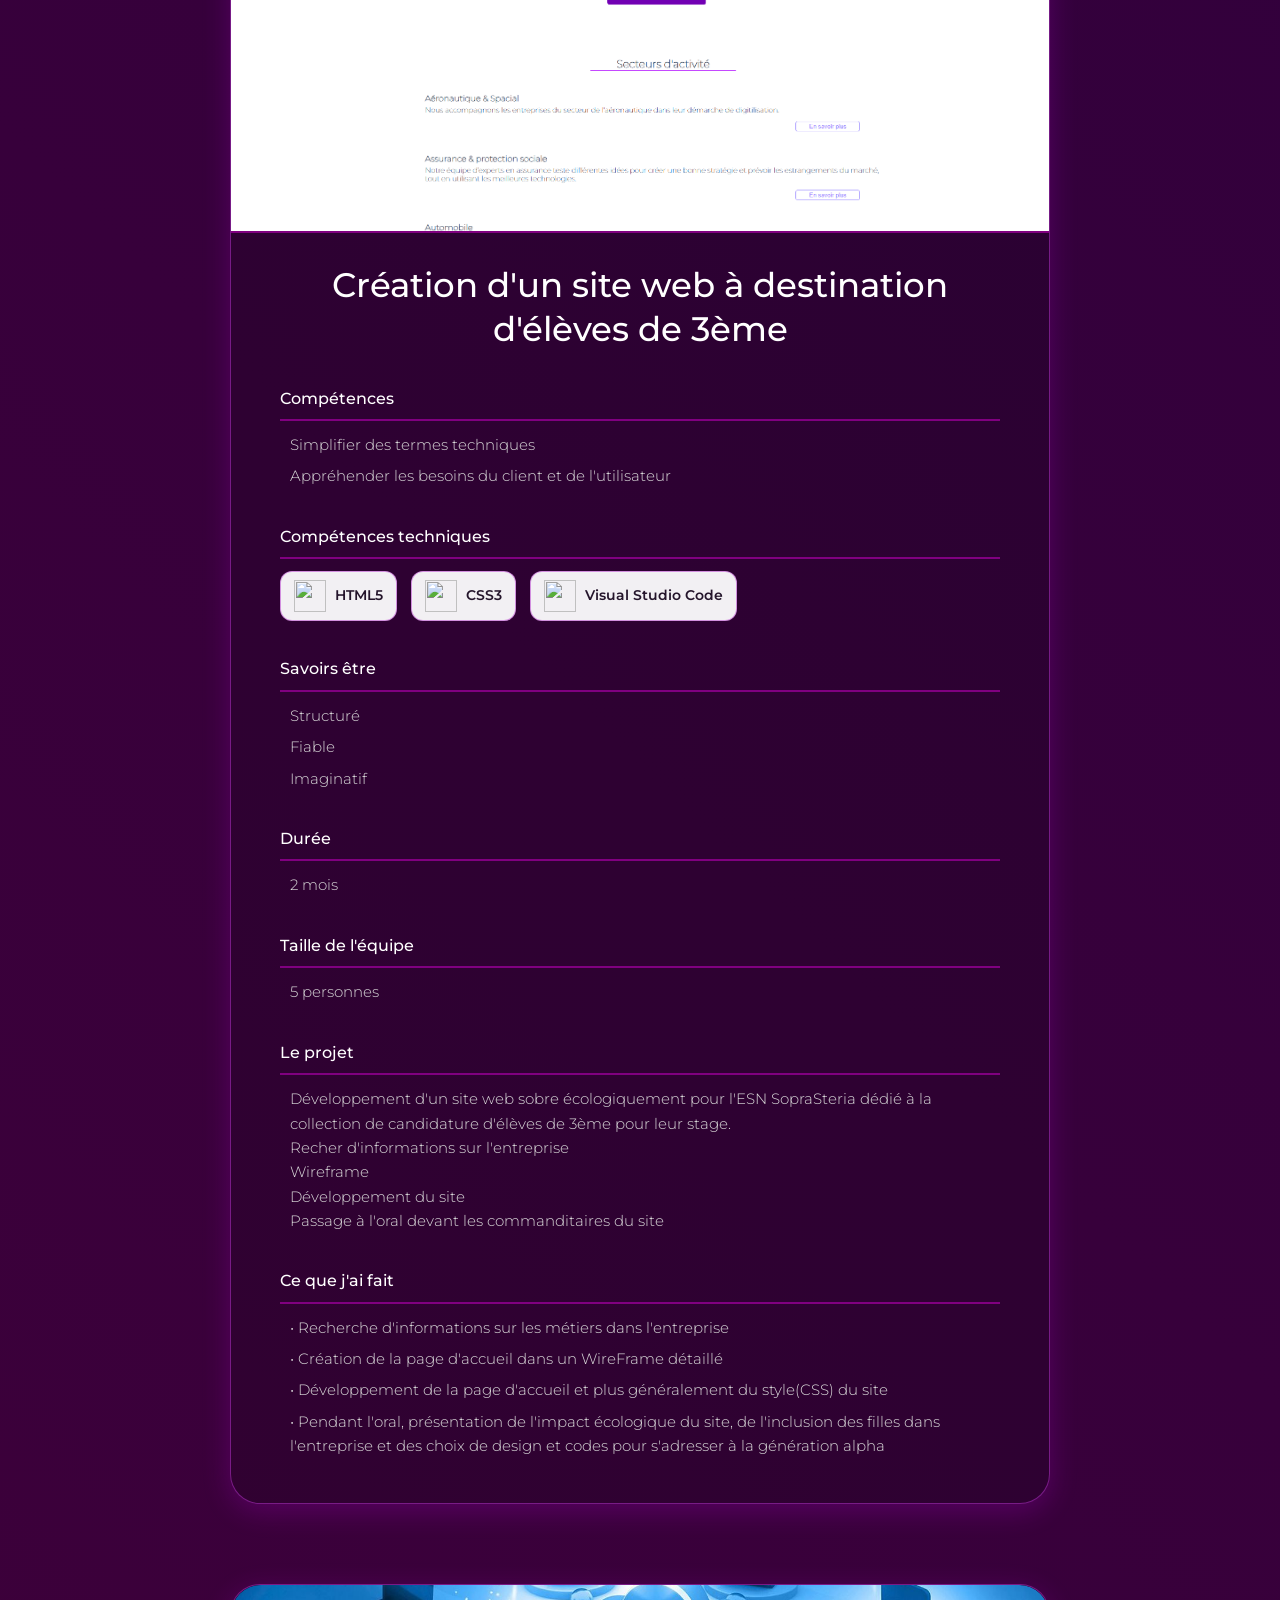
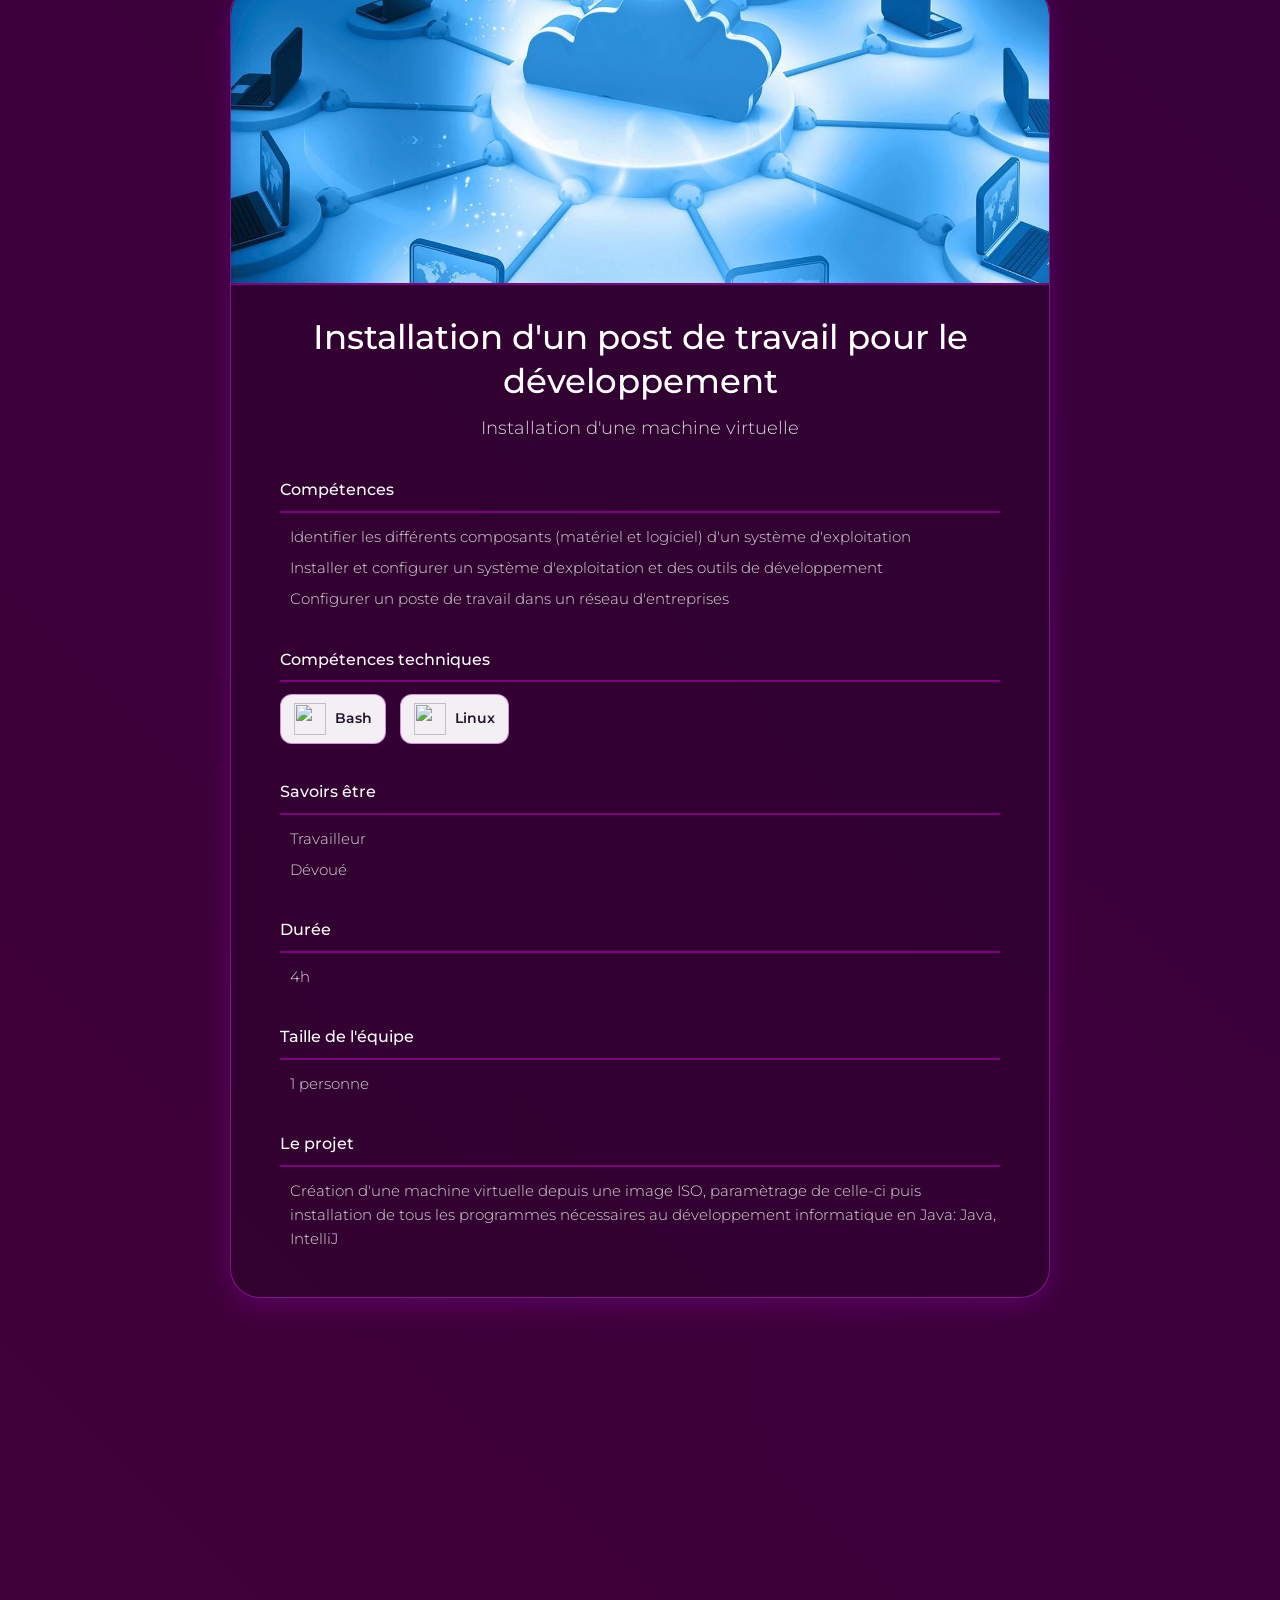
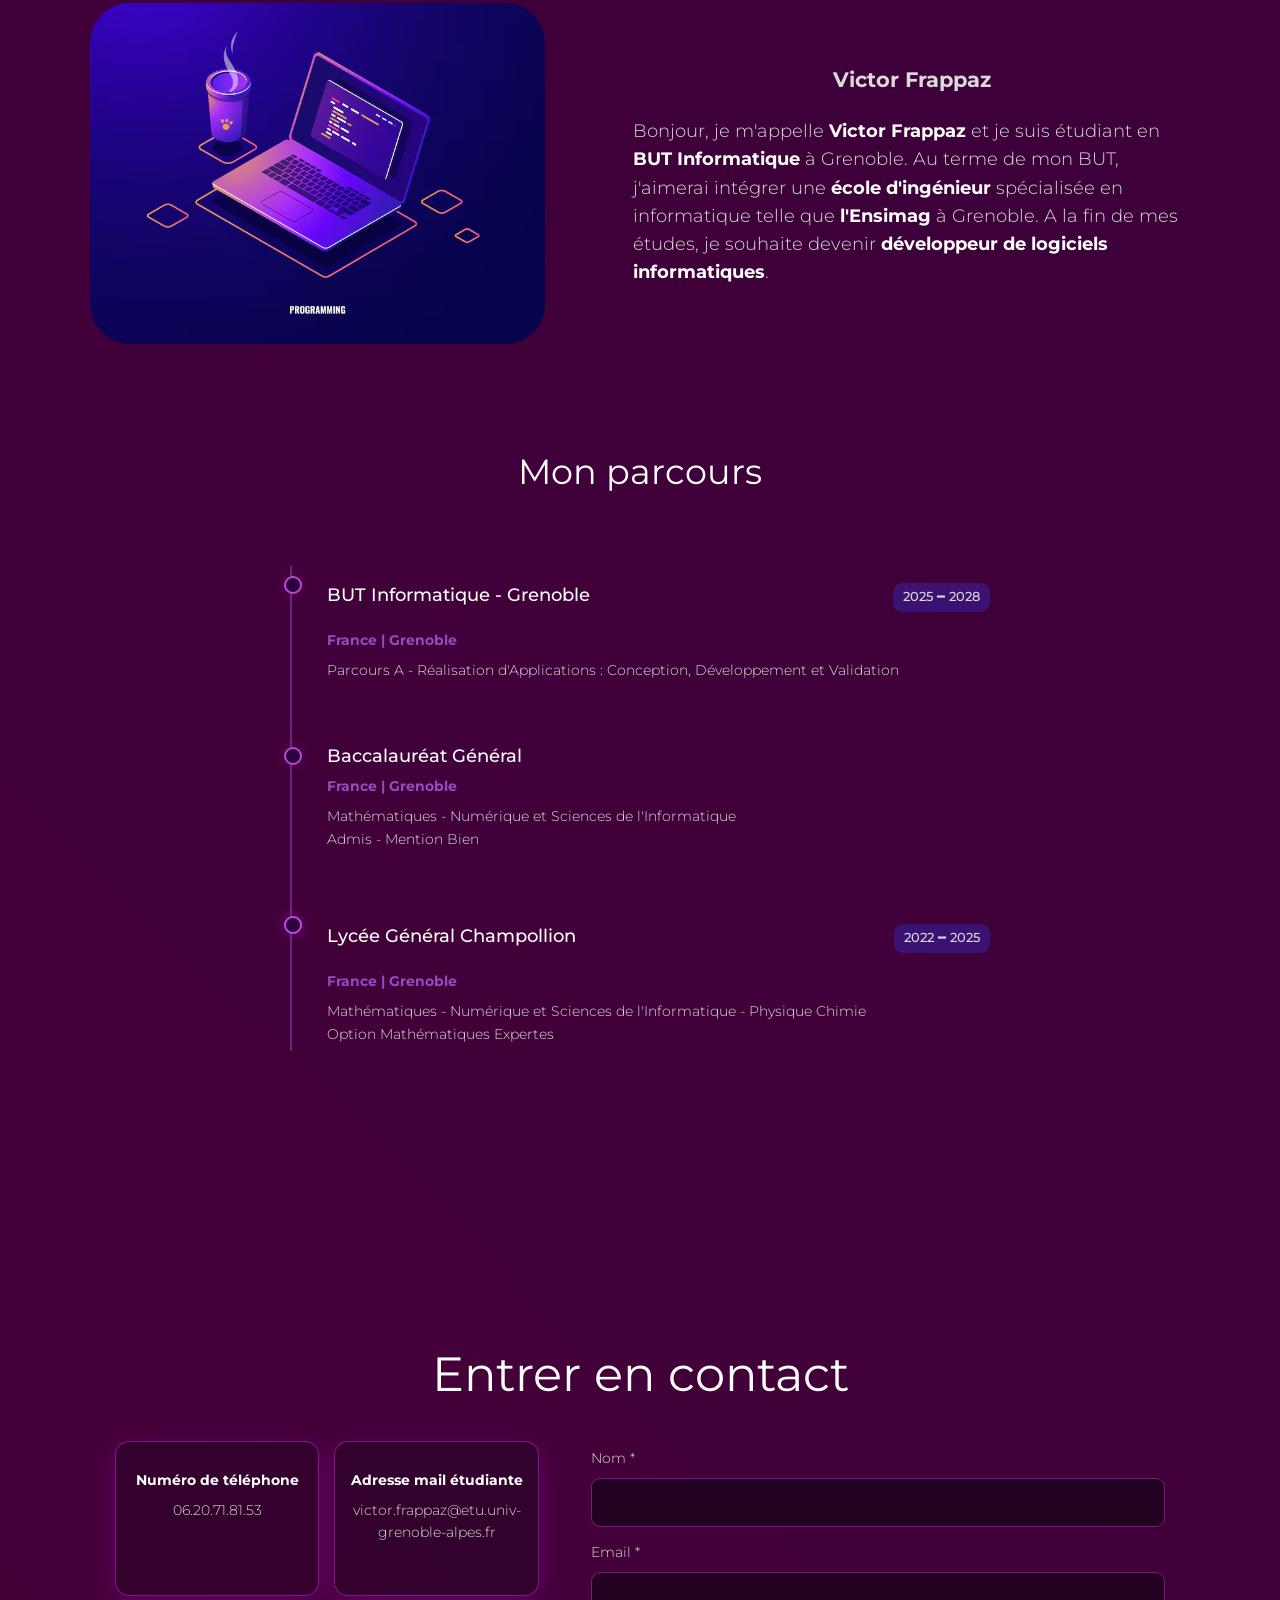
==== commit 2eddf5b7: "Removed a project from the list" ====
--- a/index.html
+++ b/index.html
@@ -150,6 +150,7 @@
                         </div>
                     </a>
                 </article>
+                <!--
                 <article class="entry">
                     <p class="entry__meta">Projet Personnel - Développement d'un platformer sur Unity
                         <a href="index.html#platformer">En savoir plus</a>
@@ -160,6 +161,7 @@
                         </div>
                     </a>
                 </article>
+                -->
                 <article class="entry">
                     <p class="entry__meta">Projet Etudiant - Développement d'un ChatBot
                         <a href="index.html#chatbot">En savoir plus</a>
@@ -324,7 +326,7 @@
                     </span>
                 </div>
             </article>
-            <article id="platformer">
+            <!--<article id="platformer">
                 <div class="ImageBox">
                     <img alt="" src="img/platformer.png" />
                 </div>
@@ -360,7 +362,7 @@
                     </span>
                 
                 </div>
-            </article>
+            </article>-->
             <article id="chatbot">
                 <div class="ImageBox">
                     <img alt="" src="img/ChatBot.png" />
